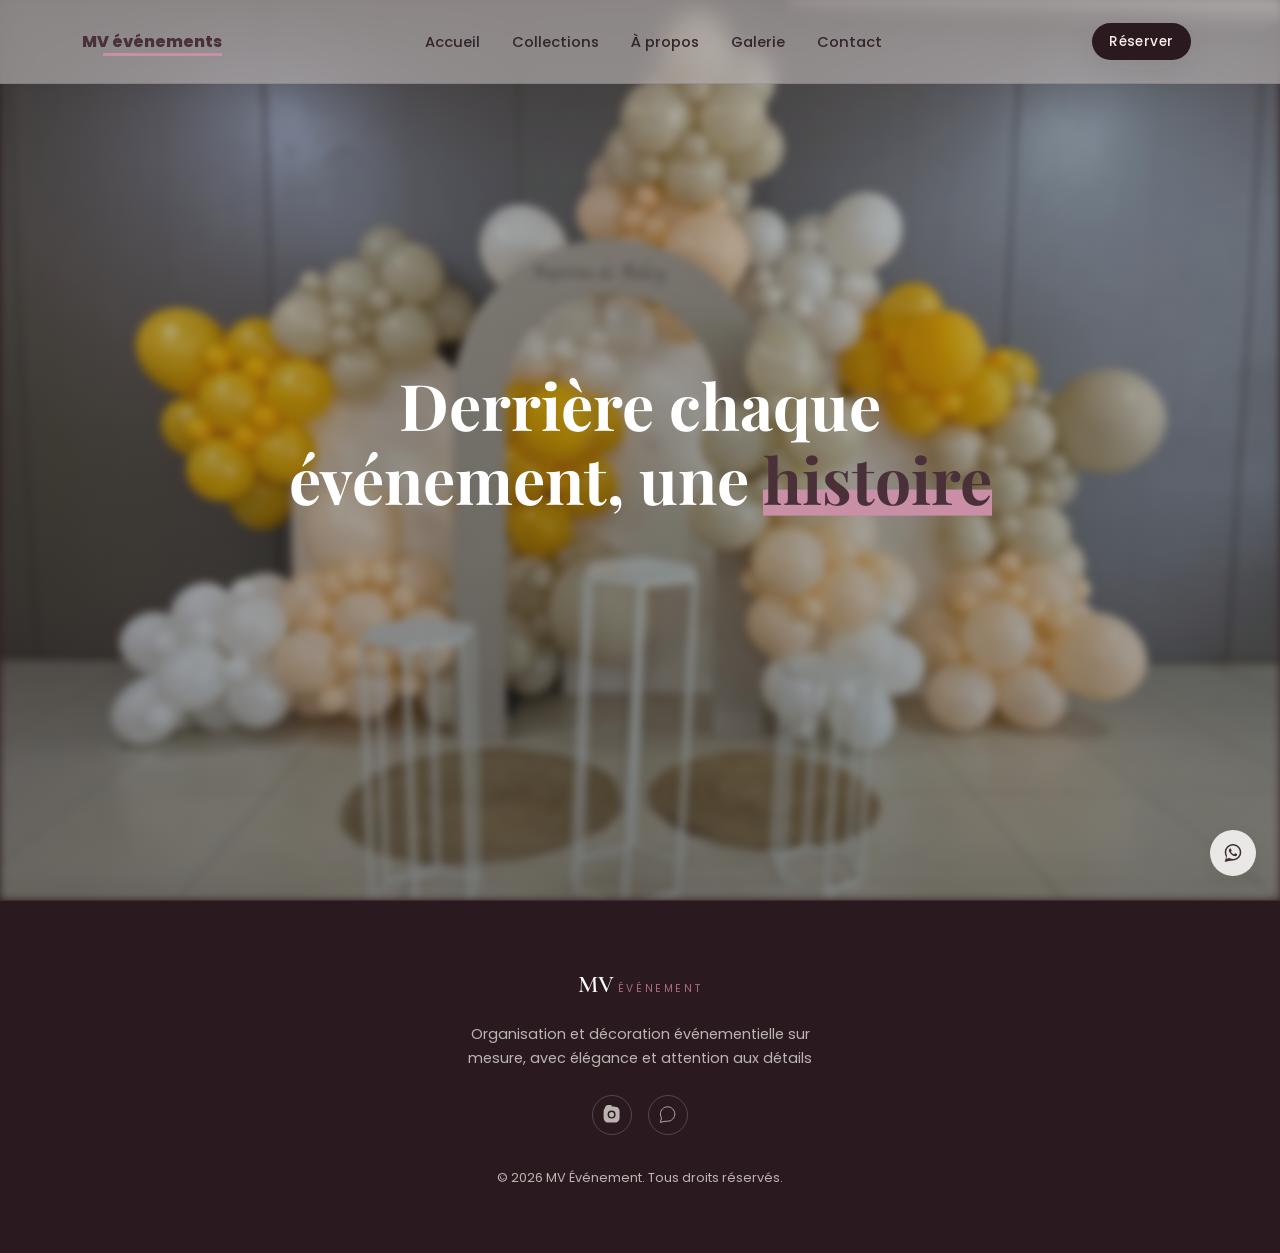
==== about.html @ 64c8d7f6 "about hero" ====
<!doctype html>
<html lang="fr">
  <head>
    <meta charset="UTF-8" />
    <meta name="viewport" content="width=device-width, initial-scale=1.0" />
    <title>MV Événement — Organisation &amp; décoration événementielle</title>
    <meta
      name="description"
      content="MV Événement : organisation et décoration événementielle à Gignac-la-Nerthe. Mariages, événements d’entreprise, salons et projets sur mesure pour créer des moments élégants et mémorables."
    />

    <link rel="preconnect" href="https://fonts.googleapis.com" />
    <link rel="preconnect" href="https://fonts.gstatic.com" crossorigin />
    <link
      href="https://fonts.googleapis.com/css2?family=Cormorant+Garamond:ital,wght@0,400;0,500;0,600;1,500&family=Poppins:wght@300;400;500;600&display=swap"
      rel="stylesheet"
    />
    <link
      rel="stylesheet"
      href="https://fonts.googleapis.com/css2?family=Inter:wght@300;400;500;600;700&family=Playfair+Display:ital,wght@0,400;0,600;0,700;1,400&display=swap"
    />

    <link rel="stylesheet" href="style.css" />
  </head>
  <body>
    <a href="#main-content" class="skip-link">Aller au contenu principal</a>

    <!-- ============ HEADER ============ -->
    <header class="site-header" id="site-header">
      <div class="header__inner">
        <a
          href="#accueil"
          class="logo"
          aria-label="MV Événement, retour à l'accueil"
        >
          MV événements
        </a>

        <nav class="main-nav" id="main-nav" aria-label="Navigation principale">
          <ul class="main-nav__list">
            <li><a href="index.html" class="main-nav__link">Accueil</a></li>
            <li>
              <a href="#collections" class="main-nav__link">Collections</a>
            </li>
            <li>
              <a href="about.html" class="main-nav__link">À propos</a>
            </li>
            <li><a href="#galerie" class="main-nav__link">Galerie</a></li>
            <li><a href="#contact" class="main-nav__link">Contact</a></li>
          </ul>
        </nav>

        <div class="header__actions">
          <a href="#contact" class="btn btn--gold btn--small header__cta"
            >Réserver</a
          >

          <button
            type="button"
            class="burger"
            id="burger"
            aria-expanded="false"
            aria-controls="main-nav"
            aria-label="Ouvrir le menu"
          >
            <span class="burger__bar"></span>
            <span class="burger__bar"></span>
            <span class="burger__bar"></span>
          </button>
        </div>
      </div>
    </header>

    <main id="main-content">
        <section class="section hero">
            <img
            class="hero__image"
            src="assets/images/about-hero.webp"
            alt="Décoration événementielle MV Événement"
            onerror="this.style.display = 'none'"
            />
            <div class="hero__overlay" aria-hidden="true"></div>
            <div class="hero__content">
                <h1 class="hero__title reveal">Derrière chaque événement, une <span class="highlight">histoire</span></h1>
                <p class="hero__subtitle"></p>
            </div>
            
        </section>
        
    </main>

    <!-- ============ FOOTER ============ -->
    <footer class="site-footer">
      <div class="container site-footer__inner">
        <div class="site-footer__brand">
          <span class="logo__main">MV</span>
          <span class="logo__sub">Événement</span>
        </div>
        <p class="site-footer__tagline">
          Organisation et décoration événementielle sur mesure, avec élégance et attention aux détails
        </p>
        <div class="site-footer__socials">
          <a
            href="https://www.instagram.com/mv_evenement/"
            target="_blank"
            rel="noopener noreferrer"
            aria-label="Instagram MV Événement"
          >
            <svg viewBox="0 0 24 24" aria-hidden="true">
              <path
                d="M12 2c2.7 0 3.06.01 4.12.06 1.06.05 1.79.22 2.43.47.66.26 1.22.6 1.77 1.15.55.55.9 1.11 1.15 1.77.25.64.42 1.37.47 2.43.05 1.06.06 1.42.06 4.12s-.01 3.06-.06 4.12c-.05 1.06-.22 1.79-.47 2.43a4.9 4.9 0 0 1-1.15 1.77 4.9 4.9 0 0 1-1.77 1.15c-.64.25-1.37.42-2.43.47-1.06.05-1.42.06-4.12.06s-3.06-.01-4.12-.06c-1.06-.05-1.79-.22-2.43-.47a4.9 4.9 0 0 1-1.77-1.15 4.9 4.9 0 0 1-1.15-1.77c-.25-.64-.42-1.37-.47-2.43C2.01 15.06 2 14.7 2 12s.01-3.06.06-4.12c.05-1.06.22-1.79.47-2.43.26-.66.6-1.22 1.15-1.77A4.9 4.9 0 0 1 5.45.53C6.09.28 6.82.11 7.88.06 8.94.01 9.3 0 12 0zm0 5a5 5 0 1 0 0 10 5 5 0 0 0 0-10zm0 8.2a3.2 3.2 0 1 1 0-6.4 3.2 3.2 0 0 1 0 6.4zm5.2-8.4a1.2 1.2 0 1 1-2.4 0 1.2 1.2 0 0 1 2.4 0z"
              />
            </svg>
          </a>
          <!-- ⚠️ À VÉRIFIER : numéro WhatsApp à remplacer par le vôtre -->
          <a
            href="https://wa.me/33652282930"
            target="_blank"
            rel="noopener noreferrer"
            aria-label="WhatsApp MV Événement"
          >
            <svg viewBox="0 0 32 32" aria-hidden="true">
              <path
                d="M16.001 3C9.373 3 4 8.373 4 15c0 2.386.696 4.607 1.897 6.475L4 29l7.72-1.86A11.94 11.94 0 0 0 16 27c6.628 0 12-5.373 12-12S22.629 3 16.001 3z"
                fill="none"
                stroke="currentColor"
                stroke-width="1.5"
              />
            </svg>
          </a>
        </div>
        <p class="site-footer__copy">
          © <span id="current-year">2026</span> MV Événement. Tous droits
          réservés.
        </p>
      </div>
    </footer>

    <!-- ============ BOUTON WHATSAPP FLOTTANT ============ -->
    <!-- ⚠️ À VÉRIFIER : numéro WhatsApp à remplacer par le vôtre -->
    <a
      href="https://wa.me/33652282930"
      target="_blank"
      rel="noopener noreferrer"
      class="whatsapp-float"
      aria-label="Contacter MV Événement sur WhatsApp"
    >
      <svg viewBox="0 0 32 32" aria-hidden="true">
        <path
          d="M16.001 3C9.373 3 4 8.373 4 15c0 2.386.696 4.607 1.897 6.475L4 29l7.72-1.86A11.94 11.94 0 0 0 16 27c6.628 0 12-5.373 12-12S22.629 3 16.001 3zm0 21.8a9.76 9.76 0 0 1-4.98-1.363l-.357-.213-4.583 1.104 1.223-4.47-.232-.367A9.76 9.76 0 0 1 6.2 15c0-5.404 4.397-9.8 9.801-9.8 5.403 0 9.8 4.396 9.8 9.8 0 5.404-4.397 9.8-9.8 9.8zm5.377-7.34c-.294-.147-1.74-.859-2.01-.957-.27-.098-.466-.147-.663.147-.196.294-.76.957-.933 1.153-.172.196-.343.22-.637.073-.294-.147-1.24-.457-2.362-1.457-.873-.779-1.463-1.74-1.635-2.034-.172-.294-.018-.453.129-.6.132-.132.294-.343.441-.514.147-.172.196-.294.294-.49.098-.196.049-.367-.024-.514-.073-.147-.663-1.597-.909-2.187-.239-.574-.482-.497-.663-.506l-.564-.01c-.196 0-.514.073-.784.367-.27.294-1.03 1.006-1.03 2.455 0 1.448 1.055 2.848 1.202 3.044.147.196 2.076 3.17 5.032 4.444.703.303 1.251.484 1.679.62.705.224 1.347.192 1.854.117.566-.084 1.74-.712 1.985-1.4.245-.69.245-1.28.172-1.4-.073-.122-.269-.196-.563-.343z"
        />
      </svg>
    </a>

    <script src="script.js"></script>
  </body>
</html>
---- style.css ----
/* ==========================================================================
   AIGLE BLANC DÉCORATION
   Feuille de style principale
   Toutes les couleurs, polices et espacements passent par les variables
   ci-dessous : modifie uniquement ces valeurs pour changer le style global.
   ========================================================================== */

:root {
  /* Couleurs — thème clair, accent doré */
  --color-ink: #2a1a20;
  --color-ink-light: #4a3038;
  --color-cream: #f8eee8;
  --color-cream-dark: #eeddd5;
  --color-surface: #fffdfc;
  --color-text: #33252b;
  --color-text-muted: #7b6970;
  --color-gold: #c98fa6;
  --color-gold-dark: #a86d84;
  --color-gold-light: #d691a8;
  --color-burgundy: #b45c78;
  --color-white: #ffffff;
  --color-border: rgba(51, 37, 43, 0.12);

  /* Typographie */
  --font-display: "Cormorant Garamond", Georgia, serif;
  --font-body: "Poppins", "Segoe UI", sans-serif;

  --fs-h1: clamp(2.4rem, 5vw + 1rem, 4.6rem);
  --fs-h2: clamp(1.9rem, 3vw + 1rem, 3rem);
  --fs-h3: clamp(1.3rem, 1.5vw + 1rem, 1.6rem);
  --fs-body: 1rem;
  --fs-small: 0.875rem;

  /* Espacements */
  --space-xs: 0.5rem;
  --space-sm: 1rem;
  --space-md: 2rem;
  --space-lg: 4rem;
  --space-xl: 7rem;

  --container-width: 1180px;
  --radius-sm: 6px;
  --radius-md: 14px;
  --radius-full: 999px;

  --transition-fast: 0.2s ease;
  --transition-mid: 0.4s ease;
  --shadow-soft: 0 10px 30px rgba(28, 23, 18, 0.08);
  --shadow-strong: 0 20px 50px rgba(28, 23, 18, 0.18);

  --header-height: 84px;
}

/* ==========================================================================
   RESET & BASE
   ========================================================================== */

*,
*::before,
*::after {
  box-sizing: border-box;
  margin: 0;
  padding: 0;
}

html {
  scroll-behavior: smooth;
  scroll-padding-top: var(--header-height);
}

@media (prefers-reduced-motion: reduce) {
  html {
    scroll-behavior: auto;
  }
  *,
  *::before,
  *::after {
    animation-duration: 0.01ms !important;
    animation-iteration-count: 1 !important;
    transition-duration: 0.01ms !important;
    scroll-behavior: auto !important;
  }
}

body {
  font-family: var(--font-body);
  font-size: var(--fs-body);
  line-height: 1.7;
  color: var(--color-text);
  background: var(--color-cream);
  overflow-x: hidden;
}

img {
  max-width: 100%;
  display: block;
}

a {
  color: inherit;
  text-decoration: none;
}

ul {
  list-style: none;
}

button {
  font-family: inherit;
  cursor: pointer;
  border: none;
  background: none;
  color: inherit;
}

svg {
  width: 1.2em;
  height: 1.2em;
  fill: currentColor;
}

/* Focus visible clair et cohérent partout */
a:focus-visible,
button:focus-visible,
input:focus-visible {
  outline: 2px solid var(--color-gold-dark);
  outline-offset: 3px;
  border-radius: var(--radius-sm);
}

.container {
  width: 100%;
  max-width: var(--container-width);
  margin-inline: auto;
  padding-inline: var(--space-md);
}

/* Lien d'évitement accessibilité */
.skip-link {
  position: absolute;
  top: -100px;
  inset-inline-start: var(--space-sm);
  background: var(--color-ink);
  color: var(--color-white);
  padding: 0.75rem 1.25rem;
  border-radius: var(--radius-sm);
  z-index: 1000;
  transition: top var(--transition-fast);
}

.skip-link:focus {
  top: var(--space-sm);
}

/* ==========================================================================
   TYPOGRAPHIE PARTAGÉE
   ========================================================================== */

   .highlight {
    color: var(--color-ink-light);
    position: relative;
    z-index: 0;
   }

   .highlight::after {
    content: "";
    width: 100%;
    height: 30%;
    bottom: 0;
    left: 0;
    translate: 0 -25%;
    position: absolute;
    background: var(--color-gold);
    z-index: -1;
    transform: scaleX(0);
    transform-origin: left;
    animation: highlight-show forwards 1s ease-out .8s;
   }

   @keyframes highlight-show {
    from {
      transform: scaleX(0%);
    }
    to {
      transform: scaleX(100%);
    }
   }

.eyebrow {
  font-family: var(--font-body);
  font-size: var(--fs-small);
  letter-spacing: 0.18em;
  text-transform: uppercase;
  color: var(--color-gold-light);
  font-weight: 600;
  margin-bottom: var(--space-xs);
}

.eyebrow--on-dark {
  color: var(--color-gold-light);
}

.section__title {
  font-family: var(--font-display);
  font-weight: 500;
  font-size: var(--fs-h2);
  line-height: 1.2;
  max-width: 20ch;
  margin-inline: auto;
  text-align: center;
}

.section__title--left {
  margin-inline: 0;
  text-align: start;
}

.section__title--on-dark {
  color: var(--color-white);
}

.divider {
  display: flex;
  justify-content: center;
  align-items: center;
  margin: var(--space-md) auto;
  width: 140px;
}

.divider span {
  flex: 1;
  height: 1px;
  background: var(--color-gold);
  position: relative;
}

.divider::before,
.divider::after {
  content: "";
  width: 6px;
  height: 6px;
  background: var(--color-gold);
  transform: rotate(45deg);
}

.divider::before {
  margin-inline-end: 10px;
}
.divider::after {
  margin-inline-start: 10px;
}

/* ==========================================================================
   BOUTONS
   ========================================================================== */

.btn {
  display: inline-flex;
  align-items: center;
  gap: 0.6em;
  font-family: var(--font-body);
  font-weight: 500;
  font-size: 0.95rem;
  letter-spacing: 0.03em;
  padding: 0.9em 2em;
  margin: 0 0.5em;
  border-radius: var(--radius-full);
  transition:
    background var(--transition-fast),
    color var(--transition-fast),
    transform var(--transition-fast),
    border-color var(--transition-fast);
}

.btn:hover {
  transform: translateY(-2px);
}

.btn--gold {
  background: var(--color-ink);
  color: var(--color-cream);
  box-shadow: var(--shadow-soft);
}

.btn--gold:hover {
  background: var(--color-gold-dark);
}

.btn--outline {
  border: 2px solid var(--color-gold);
  color: var(--color-cream);
  background: hsla(0, 0%, 0%, 0.05);
}

.btn--outline:hover {
  background: var(--color-gold);
  color: var(--color-ink);
}

.btn--small {
  padding: 0.5em 1.3em;
  font-size: 0.85rem;
}

/* ==========================================================================
   HEADER
   ========================================================================== */

.site-header {
  position: fixed;
  inset-inline: 0;
  top: 0;
  height: var(--header-height);
  z-index: 500;
  background: rgba(185, 178, 178, 0.65);
  backdrop-filter: blur(10px);
  border-bottom: 1px solid var(--color-border);
}

.header__inner {
  max-width: var(--container-width);
  margin-inline: auto;
  height: 100%;
  padding-inline: var(--space-md);
  display: flex;
  align-items: center;
  justify-content: space-between;
  gap: var(--space-md);
}

.logo {
  display: flex;
  flex-direction: column;
  line-height: 1.1;
}

.logo img {
  height: calc(var(--header-height) - 10px);
}

.logo:not(:has(img)) {
  color: var(--color-ink-light);
  font-weight: 800;
  position: relative;
}

.logo:not(:has(img))::after {
  content: "";
  width: 85%;
  bottom: -6px;
  height: 3px;
  right: 0;
  position: absolute;
  background: var(--color-gold);
  transition: width var(--transition-fast);
}

.logo:not(:has(img)):hover::after {
  width: 110%;
}

.logo__main {
  font-family: var(--font-display);
  font-size: 1.5rem;
  font-weight: 600;
  color: var(--color-text);
}

.logo__sub {
  font-size: 0.65rem;
  letter-spacing: 0.25em;
  text-transform: uppercase;
  color: var(--color-gold-dark);
}

.main-nav__list {
  display: flex;
  gap: var(--space-md);
}

.main-nav__link {
  font-size: 0.92rem;
  font-weight: 500;
  position: relative;
  padding-block: 0.3em;
}

.main-nav__link::after {
  content: "";
  position: absolute;
  inset-inline: 0;
  bottom: 0;
  height: 1.5px;
  background: var(--color-gold);
  transform: scaleX(0);
  transition: transform var(--transition-fast);
}

.main-nav__link:hover::after,
.main-nav__link:focus-visible::after {
  transform: scaleX(1);
}

.header__actions {
  display: flex;
  align-items: center;
  gap: var(--space-sm);
}

.header__cta {
  white-space: nowrap;
}

.burger {
  display: none;
  flex-direction: column;
  gap: 5px;
  width: 26px;
  padding: 4px;
}

.burger__bar {
  height: 2px;
  width: 100%;
  background: var(--color-text);
  transition:
    transform var(--transition-fast),
    opacity var(--transition-fast);
}

.burger[aria-expanded="true"] .burger__bar:nth-child(1) {
  transform: translateY(7px) rotate(45deg);
}
.burger[aria-expanded="true"] .burger__bar:nth-child(2) {
  opacity: 0;
}
.burger[aria-expanded="true"] .burger__bar:nth-child(3) {
  transform: translateY(-7px) rotate(-45deg);
}

/* ==========================================================================
   HERO
   ========================================================================== */

.hero {
  position: relative;
  min-height: 100vh;
  display: flex;
  align-items: center;
  justify-content: center;
  padding-top: var(--header-height);
  background: linear-gradient(
    160deg,
    var(--color-ink) 0%,
    var(--color-ink-light) 100%
  );
  overflow: hidden;
}

.hero__image {
  position: absolute;
  inset: 0;
  width: 100%;
  height: 100%;
  object-fit: cover;
  object-position: center 25%;
  filter: blur(4px);
}

.hero__overlay {
  position: absolute;
  inset: 0;
  background: linear-gradient(
    180deg,
    rgba(28, 23, 18, 0.25) 0%,
    rgba(28, 23, 18, 0.45) 100%
  );
}

.hero__content {
  position: relative;
  z-index: 2;
  text-align: center;
  max-width: 780px;
  padding-inline: var(--space-md);
  color: var(--color-white);
}

.hero__title {
  font-family: "Playfair Display", sans-serif;
  font-size: clamp(2.2rem, 5.5vw, 4rem);
  font-weight: 700;
  line-height: 1.15;
  margin-block: var(--space-sm) var(--space-md);
  text-wrap: balance;
}

/* Mot animé façon "machine à écrire" dans le hero */
.hero__typewriter {
  display: inline-block;
  min-width: 0.5ch;
  color: var(--color-gold-light);
  font-style: normal;
  border-inline-end: 3px solid var(--color-gold-light);
  padding-inline-end: 4px;
  animation: hero-caret-blink 0.9s step-end infinite;
}

@keyframes hero-caret-blink {
  50% {
    border-color: transparent;
  }
}

.hero__btn {
  margin-top: var(--space-sm);
}

/* ==========================================================================
   SECTIONS GÉNÉRIQUES
   ========================================================================== */

.section {
  padding-block: var(--space-xl);
}

.collections {
  background: var(--color-cream);
  overflow: hidden;
}

/* ==========================================================================
   COLLECTIONS — CARROUSEL
   ========================================================================== */

.carousel {
  position: relative;
  margin-top: var(--space-lg);
}

/* Flèches de navigation — masquées sur mobile (on garde le swipe tactile) */
.carousel__arrow {
  display: none;
  position: absolute;
  top: 50%;
  transform: translateY(-50%);
  z-index: 10;
  width: 48px;
  height: 48px;
  border-radius: var(--radius-full);
  border: 1.5px solid var(--color-border);
  background: rgba(23, 19, 15, 0.9);
  backdrop-filter: blur(8px);
  -webkit-backdrop-filter: blur(8px);
  cursor: pointer;
  align-items: center;
  justify-content: center;
  box-shadow: var(--shadow-soft);
  transition:
    background var(--transition-mid),
    border-color var(--transition-mid),
    box-shadow var(--transition-mid),
    transform var(--transition-mid);
}

.carousel__arrow svg {
  width: 20px;
  height: 20px;
  stroke: var(--color-gold-light);
  transition: stroke var(--transition-mid);
  fill: transparent;
}

.carousel__arrow:hover {
  background: var(--color-gold);
  border-color: var(--color-gold);
  box-shadow: var(--shadow-strong);
  transform: translateY(-50%) scale(1.08);
}

.carousel__arrow:hover svg {
  stroke: var(--color-ink);
}

.carousel__arrow:active {
  transform: translateY(-50%) scale(0.96);
}

.carousel__arrow--left {
  left: 4px;
}
.carousel__arrow--right {
  right: 4px;
}

.carousel__arrow.disabled {
  opacity: 0.3;
  pointer-events: none;
}

@media (min-width: 900px) {
  .carousel__arrow {
    display: flex;
  }
}

.carousel__track {
  display: flex;
  gap: var(--space-md);
  overflow-x: auto;
  scroll-snap-type: x mandatory;
  -webkit-overflow-scrolling: touch;
  padding: var(--space-sm) var(--space-xs) 0;
  margin-bottom: var(--space-md);
  scrollbar-width: none;
}

.carousel__track::-webkit-scrollbar {
  display: none;
}

/* Carte individuelle */
.card {
  flex: 0 0 280px;
  scroll-snap-align: start;
  background: var(--color-surface);
  border: 1px solid var(--color-border);
  border-radius: var(--radius-md);
  overflow: hidden;
  transition:
    transform var(--transition-mid),
    box-shadow var(--transition-mid);
  display: flex;
  flex-direction: column;
}

.card:hover {
  transform: translateY(-6px);
  box-shadow: var(--shadow-strong);
}

.card__image {
  width: 100%;
  height: 200px;
  overflow: hidden;
  position: relative;
  background: linear-gradient(
    135deg,
    var(--color-gold-light),
    var(--color-cream-dark)
  );
}

.card__image img {
  width: 100%;
  height: 100%;
  object-fit: cover;
  transition: transform 0.6s ease;
}

.card:hover .card__image img {
  transform: scale(1.06);
}

.card__image.is-placeholder::after {
  content: "✦";
  position: absolute;
  inset: 0;
  display: flex;
  align-items: center;
  justify-content: center;
  font-size: 2rem;
  color: var(--color-gold-light);
}

.card__body {
  padding: var(--space-md);
  display: flex;
  flex-direction: column;
  flex: 1;
}

.card__title {
  font-family: var(--font-display);
  font-size: 1.2rem;
  color: var(--color-gold-light);
  font-weight: 900;
  margin-bottom: 0.5rem;
}

.card__text {
  font-size: 0.88rem;
  color: var(--color-text-muted);
  line-height: 1.6;
  margin-bottom: var(--space-md);
  flex: 1;
}

.card__link {
  display: inline-flex;
  align-items: center;
  gap: 0.4rem;
  font-size: 0.85rem;
  font-weight: 600;
  color: var(--color-gold);
  width: fit-content;
  transition:
    gap var(--transition-mid),
    color var(--transition-mid);
}

.card__link:hover {
  gap: 0.7rem;
  color: var(--color-gold-light);
}

.card__link svg {
  width: 16px;
  height: 16px;
  transition: transform var(--transition-mid);
}

.card__link:hover svg {
  transform: translateX(3px);
}

/* ==========================================================================
   INSTAGRAM / VIDÉOS
   ========================================================================== */

.instagram {
  background: var(--color-cream-dark);
}

.instagram__grid {
  display: grid;
  grid-template-columns: repeat(4, 1fr);
  gap: var(--space-sm);
  margin-top: var(--space-lg);
}

.ig-card {
  display: flex;
  flex-direction: column;
  gap: 0.6em;
}

.ig-card__media {
  position: relative;
  aspect-ratio: 9 / 16;
  border-radius: var(--radius-md);
  overflow: hidden;
  background: linear-gradient(145deg, var(--color-ink), var(--color-ink-light));
  box-shadow: var(--shadow-soft);
}

.ig-card__video {
  width: 100%;
  height: 100%;
  object-fit: cover;
}

.ig-card__play {
  position: absolute;
  inset: 0;
  margin: auto;
  width: 56px;
  height: 56px;
  border-radius: 50%;
  background: rgba(250, 246, 238, 0.9);
  color: var(--color-ink);
  display: flex;
  align-items: center;
  justify-content: center;
  transition:
    transform var(--transition-fast),
    background var(--transition-fast);
}

.ig-card__play svg {
  width: 22px;
  height: 22px;
  margin-inline-start: 3px;
}

.ig-card__play:hover {
  transform: scale(1.08);
  background: var(--color-gold);
}

.ig-card__media.is-playing .ig-card__play {
  opacity: 0;
  pointer-events: none;
}

.ig-card__reel-link {
  display: inline-flex;
  align-items: center;
  justify-content: center;
  gap: 0.3em;
  font-size: 0.8rem;
  font-weight: 500;
  color: var(--color-gold-light);
  transition:
    color var(--transition-fast),
    gap var(--transition-fast);
}

.ig-card__reel-link:hover {
  gap: 0.5em;
  color: var(--color-gold);
}

.ig-card__reel-link svg {
  width: 14px;
  height: 14px;
}

.instagram__btn {
  display: flex;
  width: fit-content;
  margin: var(--space-lg) auto 0;
}

/* ==========================================================================
   NOTRE APPROCHE
   ========================================================================== */

.approach__inner {
  display: grid;
  grid-template-columns: 1fr 1fr;
  gap: var(--space-xl);
  align-items: center;
}

.approach__media {
  aspect-ratio: 4 / 5;
  border-radius: var(--radius-md);
  overflow: hidden;
  background: linear-gradient(
    135deg,
    var(--color-gold-light),
    var(--color-cream-dark)
  );
  box-shadow: var(--shadow-soft);
  position: relative;
}

.approach__media img {
  width: 100%;
  height: 100%;
  object-fit: cover;
}

.approach__media.is-placeholder::after {
  content: "✦";
  position: absolute;
  inset: 0;
  display: flex;
  align-items: center;
  justify-content: center;
  font-size: 3rem;
  color: var(--color-gold-light);
}

.approach__text {
  margin-block: var(--space-sm) var(--space-md);
  color: var(--color-text-muted);
  max-width: 55ch;
}

.approach__signature {
  font-family: var(--font-display);
  font-style: italic;
  font-size: 1.2rem;
  color: var(--color-gold-light);
}

/* ==========================================================================
   AVIS CLIENTS — style Trustindex
   ========================================================================== */

.reviews {
  background: var(--color-cream-dark);
}

.reviews__summary {
  display: flex;
  align-items: center;
  justify-content: center;
  gap: var(--space-sm);
  margin-top: var(--space-lg);
}

.reviews__score {
  font-family: var(--font-display);
  font-size: 3rem;
  font-weight: 700;
  line-height: 1;
  color: var(--color-gold-light);
}

.reviews__summary-details {
  text-align: start;
}

.reviews__summary-stars {
  color: var(--color-gold);
  letter-spacing: 0.15em;
  font-size: 1.1rem;
}

.reviews__summary-text {
  font-size: 0.85rem;
  color: var(--color-text-muted);
  margin-top: 0.2em;
}

.reviews__grid {
  display: flex;
  overflow-x: auto;
  scroll-snap-type: x mandatory;
  scrollbar-width: none;
  -ms-overflow-style: none;
  gap: var(--space-md);
  margin-top: var(--space-lg);
  padding-bottom: var(--space-md);
}

.reviews__grid::-webkit-scrollbar {
  display: none;
}

.review-card {
  flex: 0 1 85%;
  max-width: 600px;
  min-width: 280px;
  background: var(--color-surface);
  border: 1px solid var(--color-border);
  border-radius: var(--radius-md);
  padding: var(--space-md);
  box-shadow: var(--shadow-soft);
}

.review-card__top {
  display: flex;
  flex-direction: row;
  align-items: start;
  justify-content: space-between;
}

.review-card__header {
  display: flex;
  align-items: start;
  justify-content: left;
  gap: var(--space-xs);
  margin-bottom: var(--space-sm);
  flex-direction: column;
}

.review-card__avatar {
  flex-shrink: 0;
  width: 48px;
  height: 48px;
  border-radius: 50%;
  display: flex;
  align-items: center;
  justify-content: center;
  background: linear-gradient(
    135deg,
    var(--color-gold),
    var(--color-gold-dark)
  );
  color: var(--color-ink);
  font-family: var(--font-display);
  font-weight: 700;
  font-size: 1.1rem;
}

.review-card__identity {
  display: flex;
  flex-direction: row;
  gap: var(--space-sm);
}

.review-card__author {
  font-size: 1.05rem;
  font-weight: 600;
  color: var(--color-gold-light);
  margin-bottom: 0.15em;
}

.review-card__stars {
  color: var(--color-gold);
  letter-spacing: 0.15em;
  font-size: 1.4rem;
}

.review-card__text {
  font-family: var(--font-display);
  font-size: 1.3rem;
  font-style: italic;
  line-height: 1.5;
  text-align: auto;
}

.review-card__date {
  text-align: left;
  font-size: 0.85rem;
  color: var(--color-text-muted);
}

.reviews__google-icon svg {
  width: 1.8rem;
  height: 1.8rem;
}

.reviews__arrow {
  width: 42px;
  height: 42px;
  border-radius: 50%;
  border: 1px solid var(--color-border);
  display: flex;
  align-items: center;
  justify-content: center;
  transition: background var(--transition-fast);
}

.reviews__arrow:hover {
  background: var(--color-gold-light);
}

.reviews__dots {
  display: flex;
  gap: 0.5em;
}

.reviews__dot {
  width: 8px;
  height: 8px;
  border-radius: 50%;
  background: var(--color-border);
  transition:
    background var(--transition-fast),
    transform var(--transition-fast);
}

.reviews__dot.is-active {
  background: var(--color-gold);
  transform: scale(1.3);
}

/* ========================================================================== TRUST SECTION ========================================================================== */
.section.trust {
  display: flex;
  flex-direction: column;
  align-items: center;
  overflow: hidden;
} /* ---------- Carousel ---------- */
.logos {
  position: relative;
  width: 100%;
  overflow-x: auto;
  overflow-y: hidden;
  margin-top: var(--space-lg); /* Permet le scroll tactile sur mobile */
  touch-action: pan-x; /* Cache la scrollbar */
  scrollbar-width: none; /* Fondu sur les côtés */
  mask-image: linear-gradient(
    to right,
    transparent 0%,
    black 8%,
    black 92%,
    transparent 100%
  );
  -webkit-mask-image: linear-gradient(
    to right,
    transparent 0%,
    black 8%,
    black 92%,
    transparent 100%
  );
}
.logos::-webkit-scrollbar {
  display: none;
} /* ---------- Track ---------- */
.logos__track {
  display: flex;
  width: max-content;
  animation: logo-scroll 36s linear infinite;
  will-change: transform;
} /* Pause quand on passe dessus */
.logos:hover .logos__track {
  animation-play-state: paused;
} /* ---------- Groups ---------- */
.logos__group {
  display: flex;
  align-items: center;
  gap: clamp(3rem, 6vw, 7rem);
  padding-right: clamp(3rem, 6vw, 7rem);
  flex-shrink: 0;
} /* ---------- Logos ---------- */
.trust__image {
  width: 130px;
  height: 80px;
  object-fit: contain;
  filter: grayscale(100%);
  opacity: 0.55;
  transition:
    filter var(--transition-fast),
    opacity var(--transition-fast),
    transform var(--transition-fast);
  flex-shrink: 0;
}
.trust__image:hover {
  filter: grayscale(0%);
  opacity: 1;
  transform: scale(1.08);
} /* ---------- Animation ---------- */
@keyframes logo-scroll {
  from {
    transform: translateX(0);
  }
  to {
    transform: translateX(-50%);
  }
} /* ---------- Mobile ---------- */
@media (max-width: 768px) {
  .logos {
    /* * Sur mobile, on laisse l'utilisateur contrôler * le défilement avec son doigt. */
    overflow-x: auto; /* * On désactive l'animation automatique. * Le carousel devient un vrai scroll tactile. */
    mask-image: linear-gradient(
      to right,
      transparent 0%,
      black 5%,
      black 95%,
      transparent 100%
    );
    -webkit-mask-image: linear-gradient(
      to right,
      transparent 0%,
      black 5%,
      black 95%,
      transparent 100%
    );
  }
  .logos__track {
    animation: none;
  }
  .logos__group {
    gap: 3rem;
    padding-right: 3rem;
  }
  .trust__image {
    width: 105px;
    height: 65px;
  }
} /* ---------- Reduced motion ---------- */
@media (prefers-reduced-motion: reduce) {
  .logos__track {
    animation: none;
  }
}

/* ==========================================================================
   GALERIE
   ========================================================================== */

.gallery__slider {
  position: relative;
  margin-top: var(--space-lg);
  overflow: hidden;
  border-radius: var(--radius-md);
}

.gallery__track {
  display: flex;
  transition: transform var(--transition-mid);
}

.gallery__slide {
  flex: 0 0 100%;
  aspect-ratio: 16 / 9;
  background: transparent;
  position: relative;
}

.gallery__slide img {
  width: 100%;
  height: 100%;
  object-fit: contain;
  background: #96703f42;
}

.gallery__slide.is-placeholder::after {
  content: "Failed to load ressource";
  position: absolute;
  inset: 0;
  display: flex;
  align-items: center;
  justify-content: center;
  font-size: 3rem;
  color: var(--color-gold-light);
}

.gallery__arrow {
  position: absolute;
  top: 50%;
  transform: translateY(-50%);
  width: 46px;
  height: 46px;
  border-radius: 50%;
  background: var(--color-cream);
  display: flex;
  align-items: center;
  justify-content: center;
  box-shadow: var(--shadow-soft);
  transition: background var(--transition-fast);
}

.gallery__arrow svg {
  fill: var(--color-ink);
}

.gallery__arrow:hover {
  background: var(--color-gold);
}

.gallery__arrow--prev {
  inset-inline-start: var(--space-sm);
}
.gallery__arrow--next {
  inset-inline-end: var(--space-sm);
}

.gallery__cta {
  display: flex;
  justify-content: center;
  margin-top: var(--space-lg);
}

/* ==========================================================================
   CONTACT
   ========================================================================== */

.contact {
  background: var(--color-ink);
  text-align: center;
}

.contact__inner {
  display: flex;
  flex-direction: column;
  align-items: center;
  max-width: 640px;
}

.contact__text {
  color: rgba(250, 246, 238, 0.75);
  margin-block: var(--space-sm) var(--space-md);
}

.contact__btn-icon {
  width: 1.3em;
  height: 1.3em;
}

.contact__infos {
  margin-top: var(--space-lg);
  display: flex;
  gap: var(--space-lg);
  flex-wrap: wrap;
  justify-content: center;
  color: rgba(250, 246, 238, 0.75);
  font-size: 0.9rem;
}

.contact__infos li {
  display: flex;
  align-items: center;
  gap: 0.6em;
}

.contact__infos svg {
  color: var(--color-gold);
  flex-shrink: 0;
}

/* ==========================================================================
   FOOTER
   ========================================================================== */

.site-footer {
  background: var(--color-ink);
  border-top: 1px solid rgba(250, 246, 238, 0.1);
  padding-block: var(--space-lg);
  color: rgba(250, 246, 238, 0.7);
  text-align: center;
}

.site-footer__inner {
  display: flex;
  flex-direction: column;
  align-items: center;
  gap: var(--space-sm);
}

.site-footer__brand .logo__main {
  color: var(--color-white);
}

.site-footer__tagline {
  font-size: 0.9rem;
  max-width: 40ch;
}

.site-footer__socials {
  display: flex;
  gap: var(--space-sm);
  margin-top: var(--space-xs);
}

.site-footer__socials a {
  width: 40px;
  height: 40px;
  border-radius: 50%;
  border: 1px solid rgba(250, 246, 238, 0.2);
  display: flex;
  align-items: center;
  justify-content: center;
  transition:
    background var(--transition-fast),
    border-color var(--transition-fast);
}

.site-footer__socials a:hover {
  background: var(--color-gold);
  border-color: var(--color-gold);
  color: var(--color-ink);
}

.site-footer__copy {
  font-size: 0.8rem;
  margin-top: var(--space-sm);
}

/* ==========================================================================
   BOUTON WHATSAPP FLOTTANT
   ========================================================================== */

.whatsapp-float {
  position: fixed;
  bottom: 1.5rem;
  inset-inline-end: 1.5rem;
  width: 46px;
  height: 46px;
  border-radius: 50%;
  background: var(--color-surface);
  color: var(--color-text);
  display: flex;
  align-items: center;
  justify-content: center;
  box-shadow: var(--shadow-soft);
  opacity: 0.85;
  z-index: 400;
  transition:
    opacity var(--transition-fast),
    transform var(--transition-fast),
    background var(--transition-fast);
}

.whatsapp-float svg {
  width: 22px;
  height: 22px;
}

.whatsapp-float:hover {
  opacity: 1;
  transform: scale(1.08);
  background: #25d366;
  color: var(--color-white);
}

/* ==========================================================================
   REVEAL AU SCROLL
   ========================================================================== */

.reveal {
  opacity: 0;
  transform: translateY(24px);
  transition:
    opacity 0.7s ease,
    transform 0.7s ease;
}

.reveal.is-visible {
  opacity: 1;
  transform: translateY(0);
}

/* ==========================================================================
   RESPONSIVE
   ========================================================================== */

@media (max-width: 1024px) {
  .instagram__grid {
    grid-template-columns: repeat(2, 1fr);
  }
  .approach__inner {
    gap: var(--space-lg);
  }
}

@media (max-width: 860px) {
  .main-nav {
    position: fixed;
    top: var(--header-height);
    inset-inline: 0;
    background: var(--color-cream);
    border-bottom: 1px solid var(--color-border);
    transform: translateY(-8px);
    opacity: 0;
    visibility: hidden;
    transition:
      transform var(--transition-fast),
      opacity var(--transition-fast),
      visibility var(--transition-fast);
  }

  .main-nav.is-open {
    transform: translateY(0);
    opacity: 1;
    visibility: visible;
  }

  .main-nav__list {
    flex-direction: column;
    padding: var(--space-md);
    gap: var(--space-sm);
    text-align: center;
  }

  .header__cta {
    display: none;
  }

  .burger {
    display: flex;
  }

  .approach__inner {
    grid-template-columns: 1fr;
  }

  .approach__media {
    max-width: 420px;
    margin-inline: auto;
  }
}

@media (max-width: 640px) {
  :root {
    --space-xl: 4.5rem;
    --space-lg: 2.5rem;
  }

  .instagram__grid {
    grid-template-columns: repeat(2, 1fr);
  }

  .reviews__summary {
    flex-direction: column;
    gap: 0.3em;
  }

  .reviews__summary-details {
    text-align: center;
  }

  .contact__infos {
    flex-direction: column;
    gap: var(--space-sm);
  }
}


/* ==========================================================================
   A propos
   ========================================================================== */
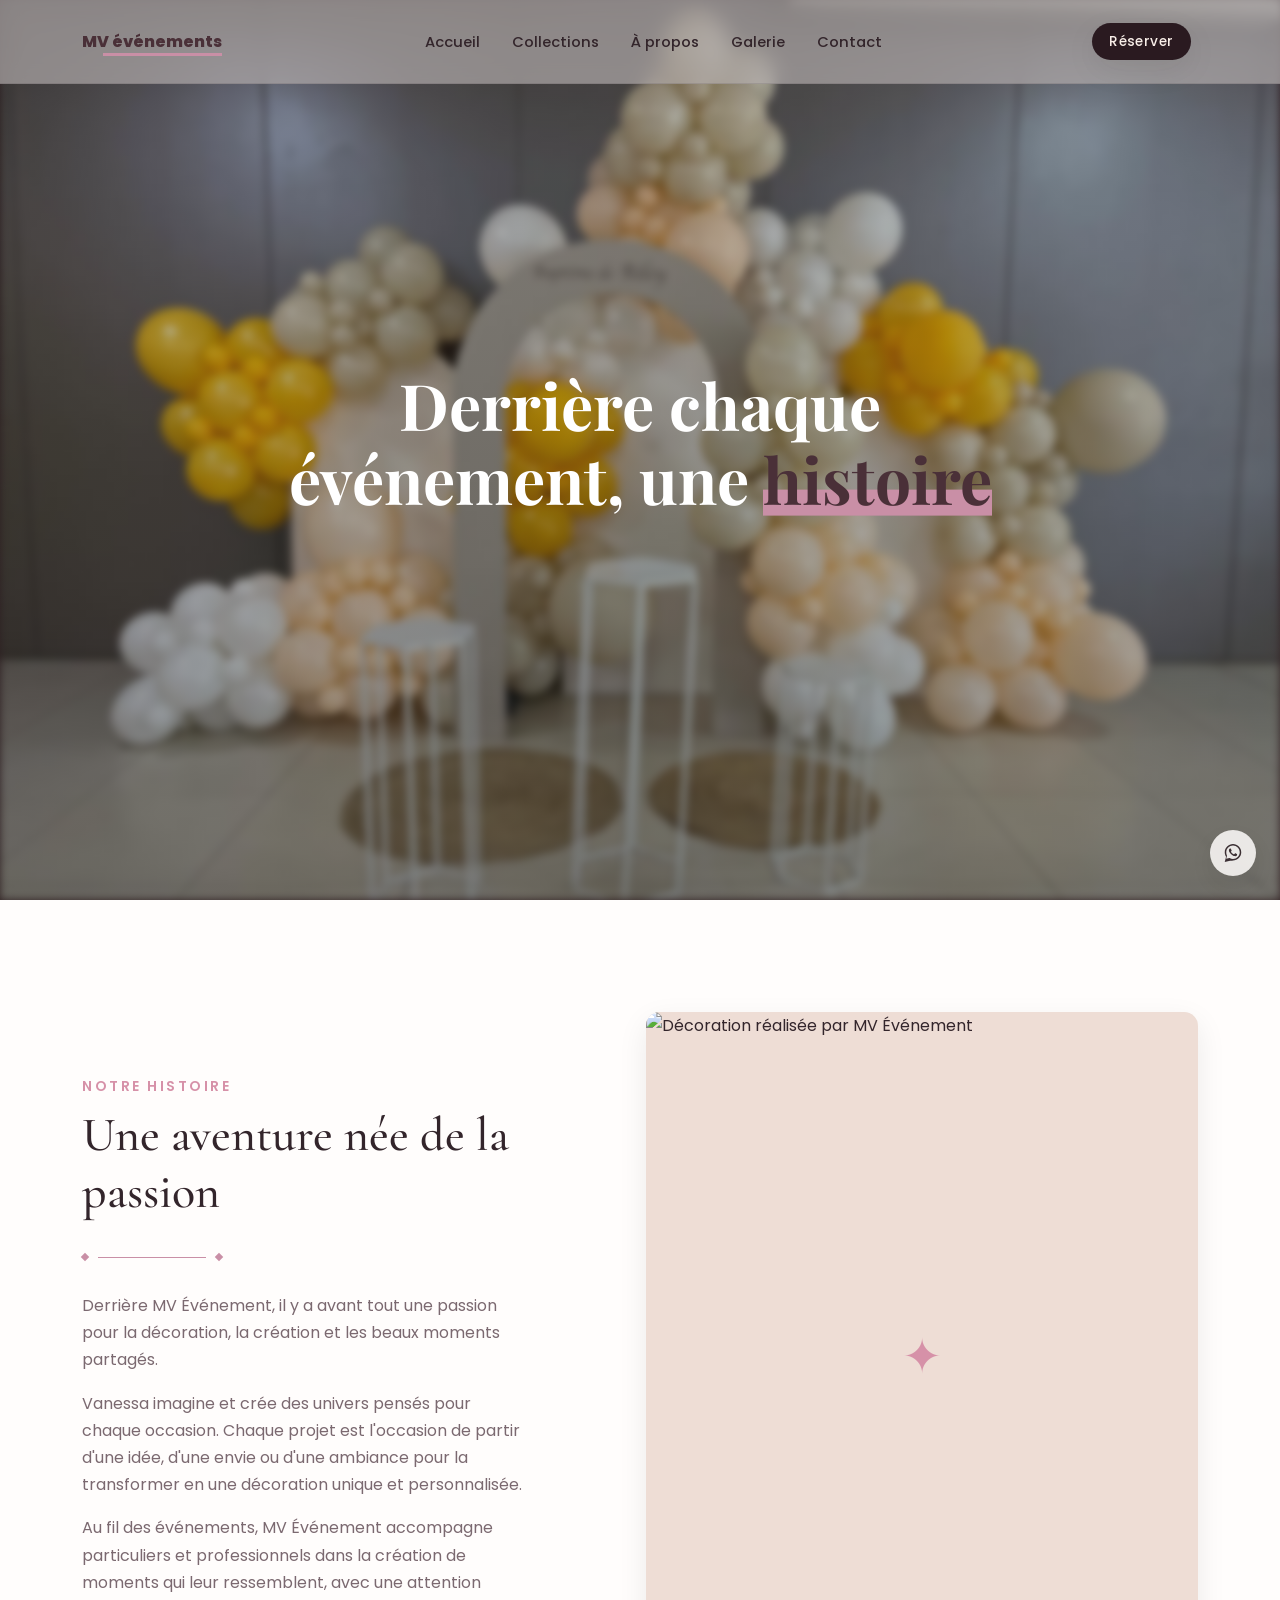
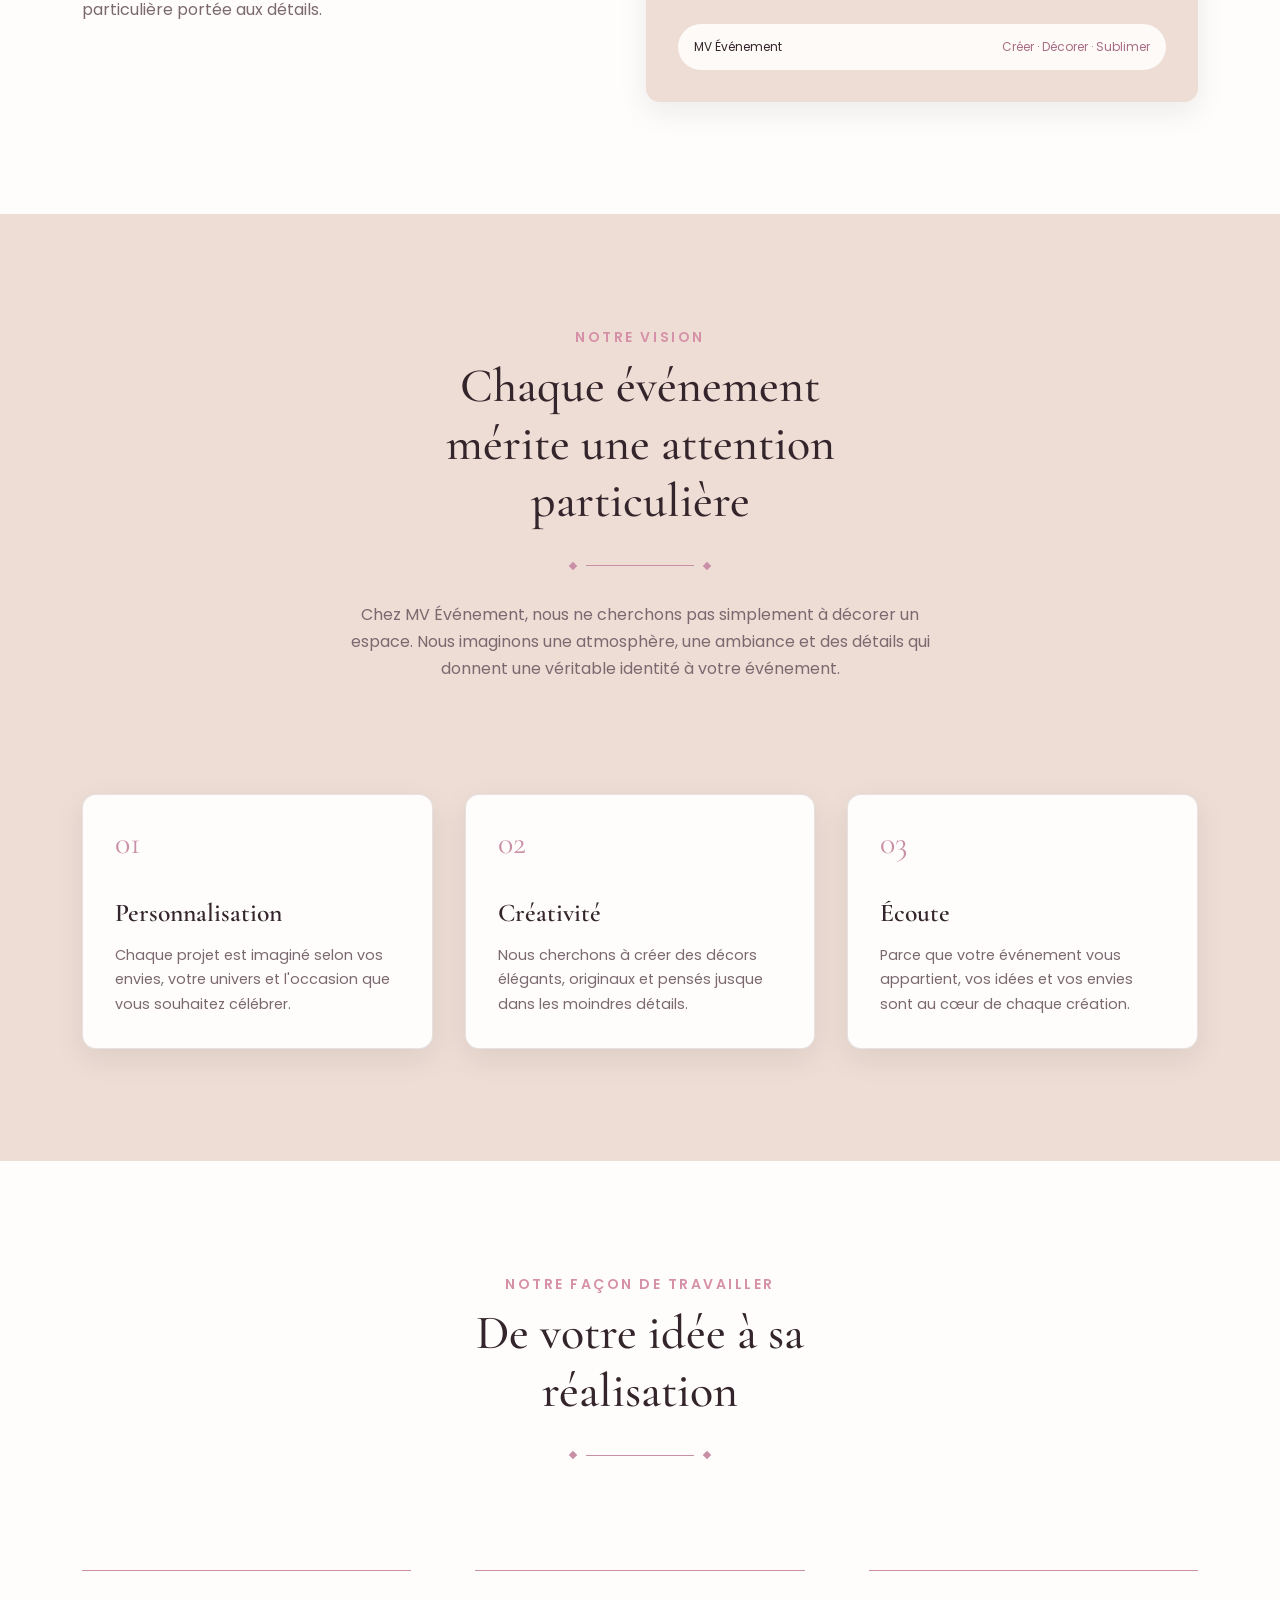
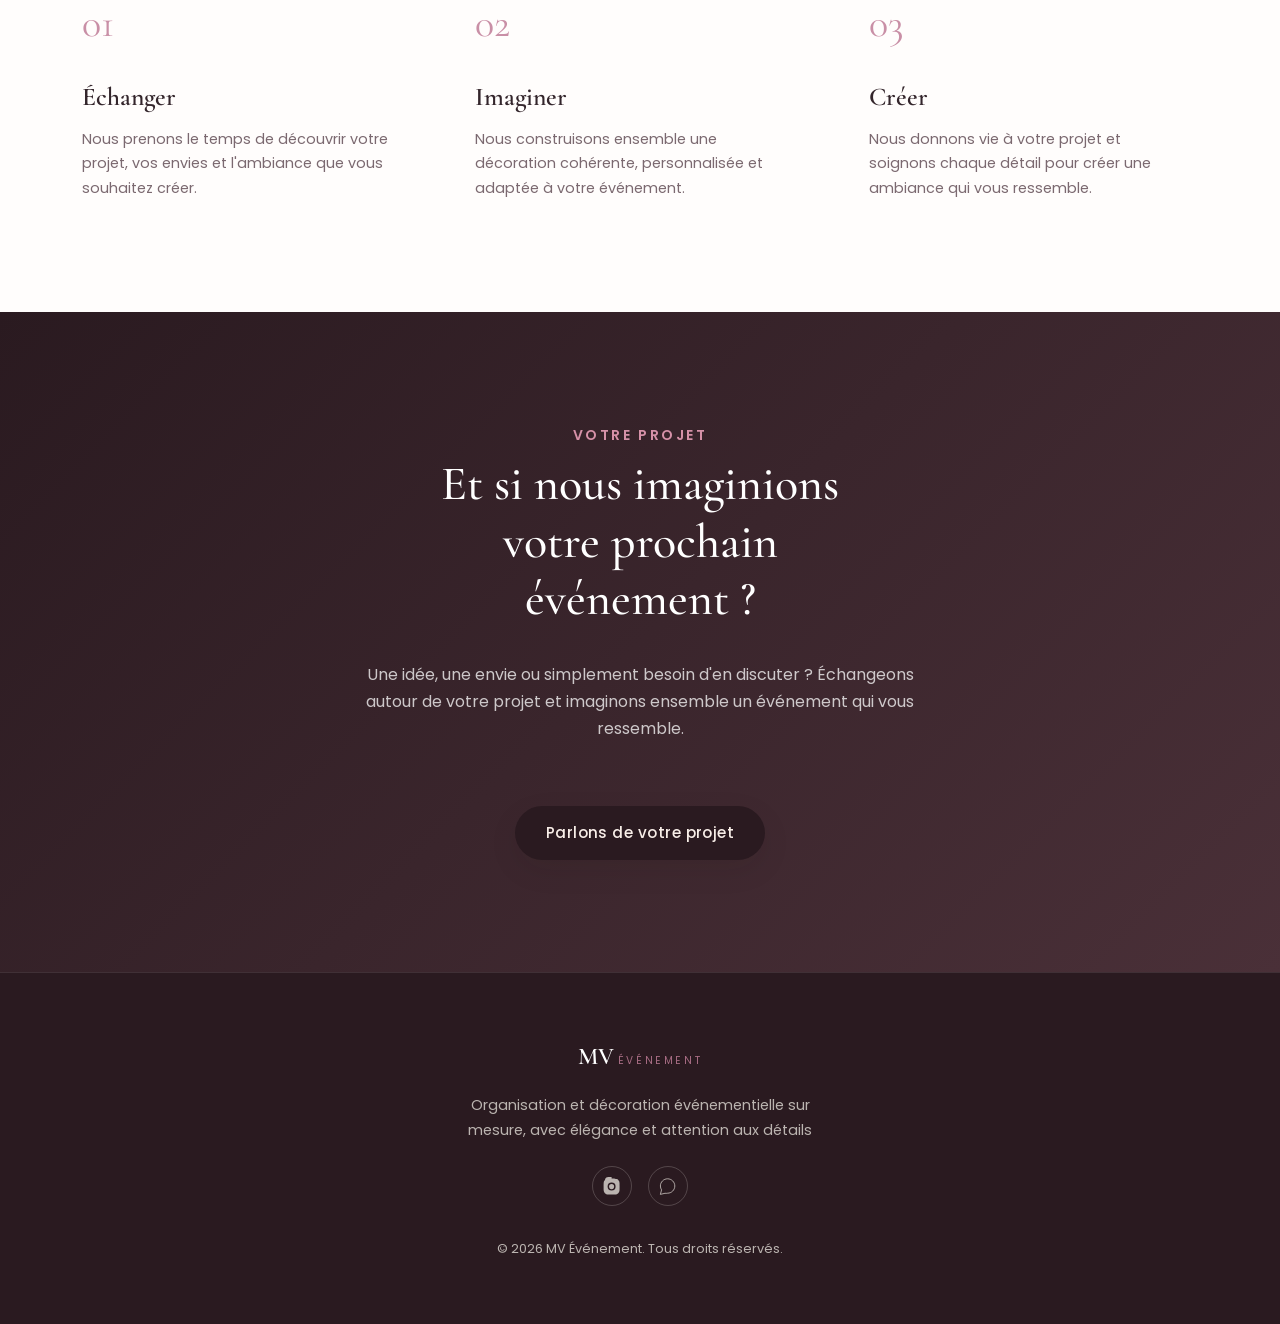
==== commit 851a0ebf: "about v1" ====
--- a/about.html
+++ b/about.html
@@ -87,6 +87,196 @@
             
         </section>
         
+        <!-- ============ NOTRE HISTOIRE ============ -->
+        <section class="section about-story" id="notre-histoire">
+          <div class="container about-story__inner">
+            <div class="about-story__content">
+              <p class="eyebrow">Notre histoire</p>
+
+              <h2 class="section__title section__title--left">
+                Une aventure née de la passion
+              </h2>
+
+              <div class="divider divider--left" aria-hidden="true">
+                <span></span>
+              </div>
+
+              <p class="about-story__text">
+                Derrière MV Événement, il y a avant tout une passion pour la
+                décoration, la création et les beaux moments partagés.
+              </p>
+
+              <p class="about-story__text">
+                Vanessa imagine et crée des univers pensés pour chaque
+                occasion. Chaque projet est l'occasion de partir d'une idée,
+                d'une envie ou d'une ambiance pour la transformer en une
+                décoration unique et personnalisée.
+              </p>
+
+              <p class="about-story__text">
+                Au fil des événements, MV Événement accompagne particuliers et
+                professionnels dans la création de moments qui leur ressemblent,
+                avec une attention particulière portée aux détails.
+              </p>
+            </div>
+
+            <div class="about-story__media">
+              <img
+                src="assets/images/about-story.webp"
+                alt="Décoration réalisée par MV Événement"
+                loading="lazy"
+                onerror="this.parentElement.classList.add('is-placeholder')"
+              />
+
+              <div class="about-story__caption">
+                <span>MV Événement</span>
+                <span>Créer · Décorer · Sublimer</span>
+              </div>
+            </div>
+          </div>
+        </section>
+
+
+        <!-- ============ NOTRE VISION ============ -->
+        <section class="section about-vision">
+          <div class="container">
+            <div class="about-vision__header">
+              <p class="eyebrow">Notre vision</p>
+
+              <h2 class="section__title">
+                Chaque événement mérite une attention particulière
+              </h2>
+
+              <div class="divider" aria-hidden="true">
+                <span></span>
+              </div>
+
+              <p class="about-vision__intro">
+                Chez MV Événement, nous ne cherchons pas simplement à décorer
+                un espace. Nous imaginons une atmosphère, une ambiance et des
+                détails qui donnent une véritable identité à votre événement.
+              </p>
+            </div>
+
+            <div class="about-values">
+              <article class="about-value">
+                <span class="about-value__number">01</span>
+
+                <div>
+                  <h3>Personnalisation</h3>
+                  <p>
+                    Chaque projet est imaginé selon vos envies, votre univers
+                    et l'occasion que vous souhaitez célébrer.
+                  </p>
+                </div>
+              </article>
+
+              <article class="about-value">
+                <span class="about-value__number">02</span>
+
+                <div>
+                  <h3>Créativité</h3>
+                  <p>
+                    Nous cherchons à créer des décors élégants, originaux et
+                    pensés jusque dans les moindres détails.
+                  </p>
+                </div>
+              </article>
+
+              <article class="about-value">
+                <span class="about-value__number">03</span>
+
+                <div>
+                  <h3>Écoute</h3>
+                  <p>
+                    Parce que votre événement vous appartient, vos idées et
+                    vos envies sont au cœur de chaque création.
+                  </p>
+                </div>
+              </article>
+            </div>
+          </div>
+        </section>
+
+
+        <!-- ============ NOTRE FAÇON DE TRAVAILLER ============ -->
+        <section class="section about-process">
+          <div class="container">
+            <div class="about-process__header">
+              <p class="eyebrow">Notre façon de travailler</p>
+
+              <h2 class="section__title">
+                De votre idée à sa réalisation
+              </h2>
+
+              <div class="divider" aria-hidden="true">
+                <span></span>
+              </div>
+            </div>
+
+            <div class="process">
+              <article class="process__item">
+                <span class="process__number">01</span>
+
+                <div class="process__content">
+                  <h3>Échanger</h3>
+                  <p>
+                    Nous prenons le temps de découvrir votre projet, vos envies
+                    et l'ambiance que vous souhaitez créer.
+                  </p>
+                </div>
+              </article>
+
+              <article class="process__item">
+                <span class="process__number">02</span>
+
+                <div class="process__content">
+                  <h3>Imaginer</h3>
+                  <p>
+                    Nous construisons ensemble une décoration cohérente,
+                    personnalisée et adaptée à votre événement.
+                  </p>
+                </div>
+              </article>
+
+              <article class="process__item">
+                <span class="process__number">03</span>
+
+                <div class="process__content">
+                  <h3>Créer</h3>
+                  <p>
+                    Nous donnons vie à votre projet et soignons chaque détail
+                    pour créer une ambiance qui vous ressemble.
+                  </p>
+                </div>
+              </article>
+            </div>
+          </div>
+        </section>
+
+
+        <!-- ============ CTA ============ -->
+        <section class="section about-cta">
+          <div class="container about-cta__inner">
+            <p class="eyebrow">Votre projet</p>
+
+            <h2 class="section__title">
+              Et si nous imaginions votre prochain événement ?
+            </h2>
+
+            <p class="about-cta__text">
+              Une idée, une envie ou simplement besoin d'en discuter ?
+              Échangeons autour de votre projet et imaginons ensemble un
+              événement qui vous ressemble.
+            </p>
+
+            <a href="index.html#contact" class="btn btn--gold">
+              Parlons de votre projet
+            </a>
+          </div>
+        </section>
+
+
     </main>
 
     <!-- ============ FOOTER ============ -->
--- a/style.css
+++ b/style.css
@@ -1482,7 +1482,278 @@
   }
 }
 
-
 /* ==========================================================================
-   A propos
-   ========================================================================== */+   À PROPOS
+   ========================================================================== */
+
+/* ---------- NOTRE HISTOIRE ---------- */
+
+.about-story {
+  background: var(--color-surface);
+}
+
+.about-story__inner {
+  display: grid;
+  grid-template-columns: 0.9fr 1.1fr;
+  gap: var(--space-xl);
+  align-items: center;
+}
+
+.about-story__content {
+  max-width: 560px;
+}
+
+.about-story__text {
+  color: var(--color-text-muted);
+  margin-bottom: var(--space-sm);
+  max-width: 55ch;
+}
+
+.divider--left {
+  justify-content: flex-start;
+  margin-inline: 0;
+}
+
+.about-story__media {
+  position: relative;
+  aspect-ratio: 4 / 5;
+  border-radius: var(--radius-md);
+  overflow: hidden;
+  background: var(--color-cream-dark);
+  box-shadow: var(--shadow-soft);
+}
+
+.about-story__media img {
+  width: 100%;
+  height: 100%;
+  object-fit: cover;
+  transition: transform 0.7s ease;
+}
+
+.about-story__media:hover img {
+  transform: scale(1.03);
+}
+
+.about-story__media.is-placeholder::after {
+  content: "✦";
+  position: absolute;
+  inset: 0;
+  display: flex;
+  align-items: center;
+  justify-content: center;
+  font-size: 3rem;
+  color: var(--color-gold-light);
+}
+
+.about-story__caption {
+  position: absolute;
+  left: var(--space-md);
+  right: var(--space-md);
+  bottom: var(--space-md);
+  display: flex;
+  justify-content: space-between;
+  gap: var(--space-sm);
+  align-items: center;
+  padding: 0.8rem 1rem;
+  border-radius: var(--radius-full);
+  background: rgba(255, 253, 252, 0.9);
+  backdrop-filter: blur(8px);
+  font-size: 0.75rem;
+  color: var(--color-text);
+}
+
+.about-story__caption span:last-child {
+  color: var(--color-gold-dark);
+}
+
+
+/* ---------- NOTRE VISION ---------- */
+
+.about-vision {
+  background: var(--color-cream-dark);
+}
+
+.about-vision__header {
+  max-width: 760px;
+  margin-inline: auto;
+  text-align: center;
+}
+
+.about-vision__intro {
+  max-width: 62ch;
+  margin: 0 auto;
+  color: var(--color-text-muted);
+}
+
+.about-values {
+  display: grid;
+  grid-template-columns: repeat(3, 1fr);
+  gap: var(--space-md);
+  margin-top: var(--space-xl);
+}
+
+.about-value {
+  padding: var(--space-md);
+  background: var(--color-surface);
+  border: 1px solid var(--color-border);
+  border-radius: var(--radius-md);
+  box-shadow: var(--shadow-soft);
+}
+
+.about-value__number {
+  display: block;
+  margin-bottom: var(--space-md);
+  font-family: var(--font-display);
+  font-size: 2rem;
+  line-height: 1;
+  color: var(--color-gold);
+}
+
+.about-value h3 {
+  margin-bottom: 0.5rem;
+  font-family: var(--font-display);
+  font-size: var(--fs-h3);
+  font-weight: 600;
+  color: var(--color-text);
+}
+
+.about-value p {
+  color: var(--color-text-muted);
+  font-size: 0.9rem;
+  line-height: 1.7;
+}
+
+
+/* ---------- NOTRE FAÇON DE TRAVAILLER ---------- */
+
+.about-process {
+  background: var(--color-surface);
+}
+
+.about-process__header {
+  text-align: center;
+}
+
+.process {
+  display: grid;
+  grid-template-columns: repeat(3, 1fr);
+  gap: var(--space-lg);
+  margin-top: var(--space-xl);
+}
+
+.process__item {
+  position: relative;
+  padding-top: var(--space-md);
+  border-top: 1px solid var(--color-gold);
+}
+
+.process__number {
+  display: block;
+  margin-bottom: var(--space-md);
+  font-family: var(--font-display);
+  font-size: 2.5rem;
+  color: var(--color-gold);
+  line-height: 1;
+}
+
+.process__content h3 {
+  margin-bottom: 0.5rem;
+  font-family: var(--font-display);
+  font-size: var(--fs-h3);
+  font-weight: 600;
+}
+
+.process__content p {
+  color: var(--color-text-muted);
+  font-size: 0.9rem;
+  max-width: 35ch;
+}
+
+
+/* ---------- CTA ---------- */
+
+.about-cta {
+  background:
+    linear-gradient(
+      135deg,
+      var(--color-ink) 0%,
+      var(--color-ink-light) 100%
+    );
+  color: var(--color-white);
+}
+
+.about-cta__inner {
+  text-align: center;
+  max-width: 760px;
+}
+
+.about-cta .section__title {
+  color: var(--color-white);
+  max-width: 18ch;
+}
+
+.about-cta .eyebrow {
+  color: var(--color-gold-light);
+}
+
+.about-cta__text {
+  max-width: 58ch;
+  margin: var(--space-md) auto var(--space-lg);
+  color: rgba(255, 255, 255, 0.75);
+}
+
+
+/* ---------- RESPONSIVE ---------- */
+
+@media (max-width: 800px) {
+  .about-story__inner {
+    grid-template-columns: 1fr;
+    gap: var(--space-lg);
+  }
+
+  .about-story__content {
+    max-width: none;
+  }
+
+  .about-story__media {
+    aspect-ratio: 4 / 3;
+  }
+
+  .about-values,
+  .process {
+    grid-template-columns: 1fr;
+    gap: var(--space-sm);
+  }
+
+  .about-value {
+    display: grid;
+    grid-template-columns: auto 1fr;
+    gap: var(--space-md);
+    align-items: start;
+  }
+
+  .about-value__number {
+    margin: 0;
+  }
+
+  .process {
+    margin-top: var(--space-lg);
+  }
+
+  .process__item {
+    display: grid;
+    grid-template-columns: 70px 1fr;
+    gap: var(--space-sm);
+    padding-top: var(--space-sm);
+  }
+
+  .process__number {
+    margin: 0;
+  }
+
+  .about-story__caption {
+    flex-direction: column;
+    align-items: flex-start;
+    border-radius: var(--radius-md);
+  }
+}
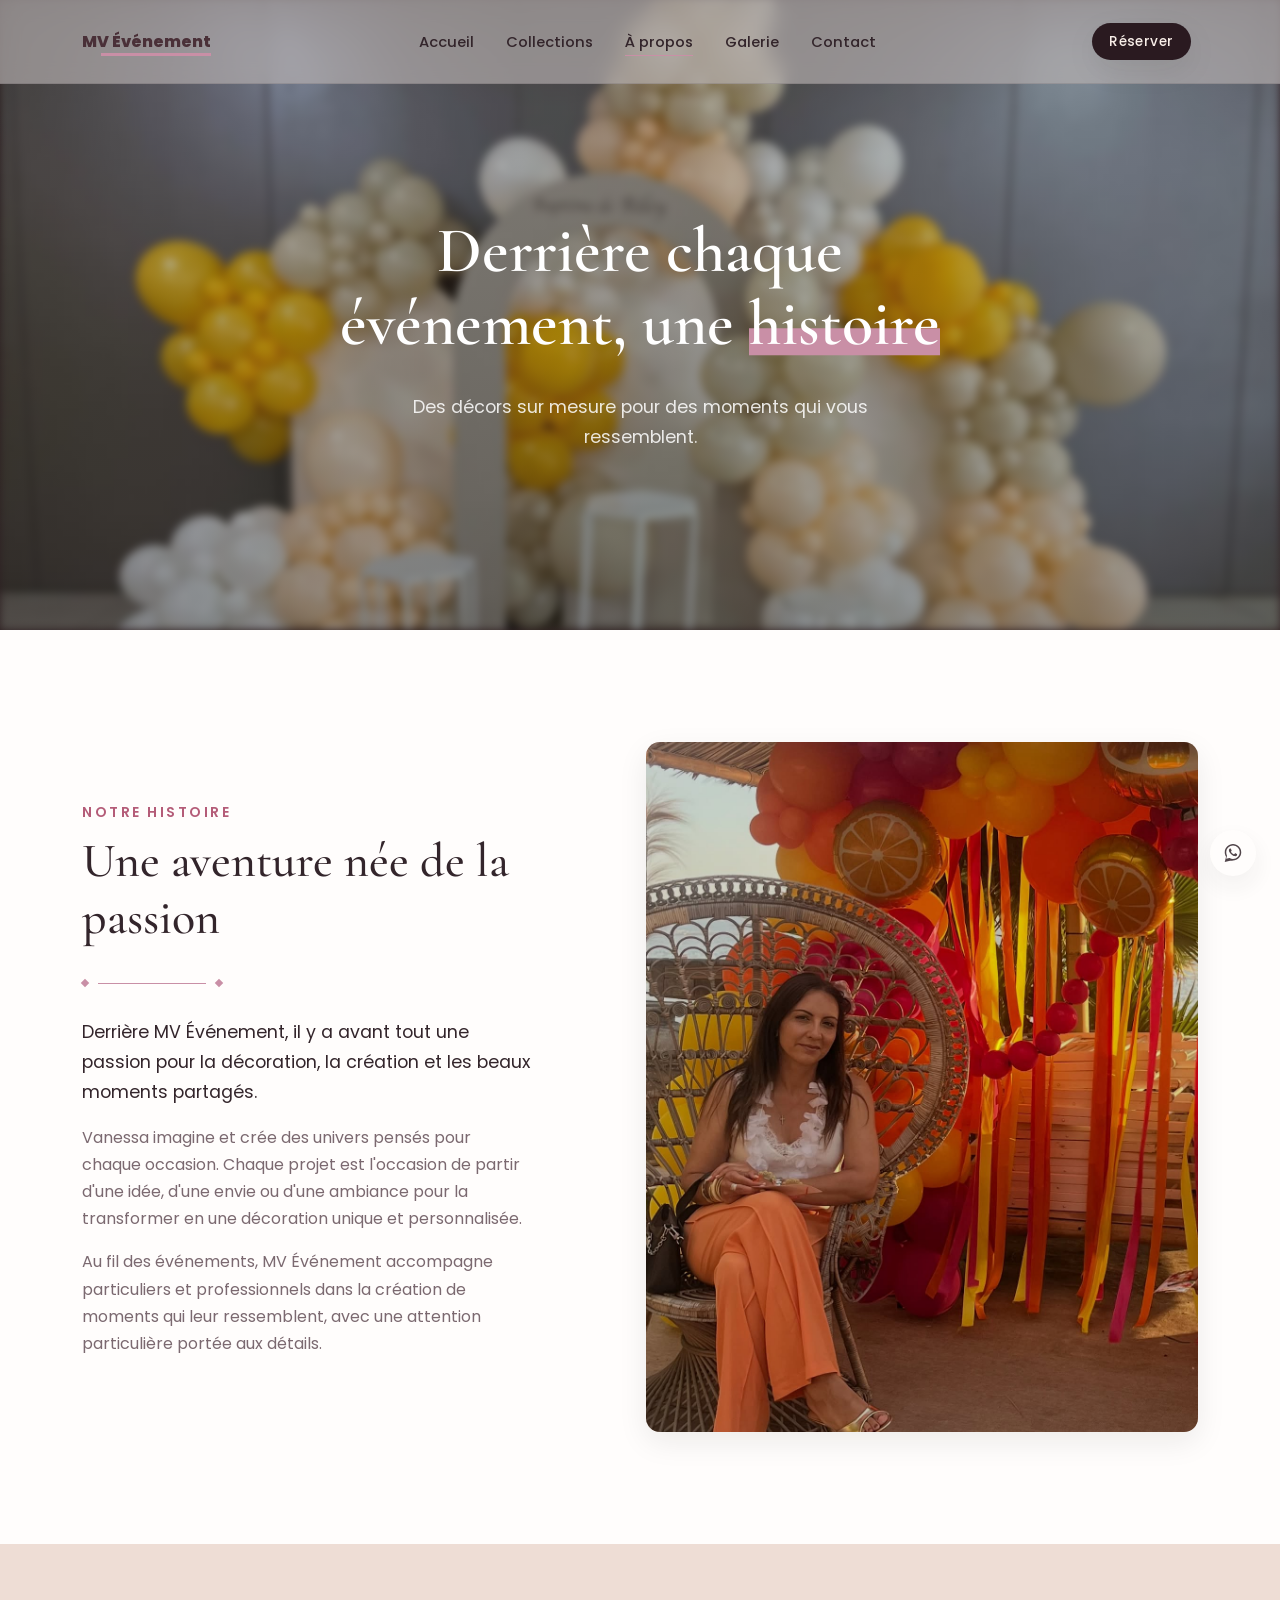
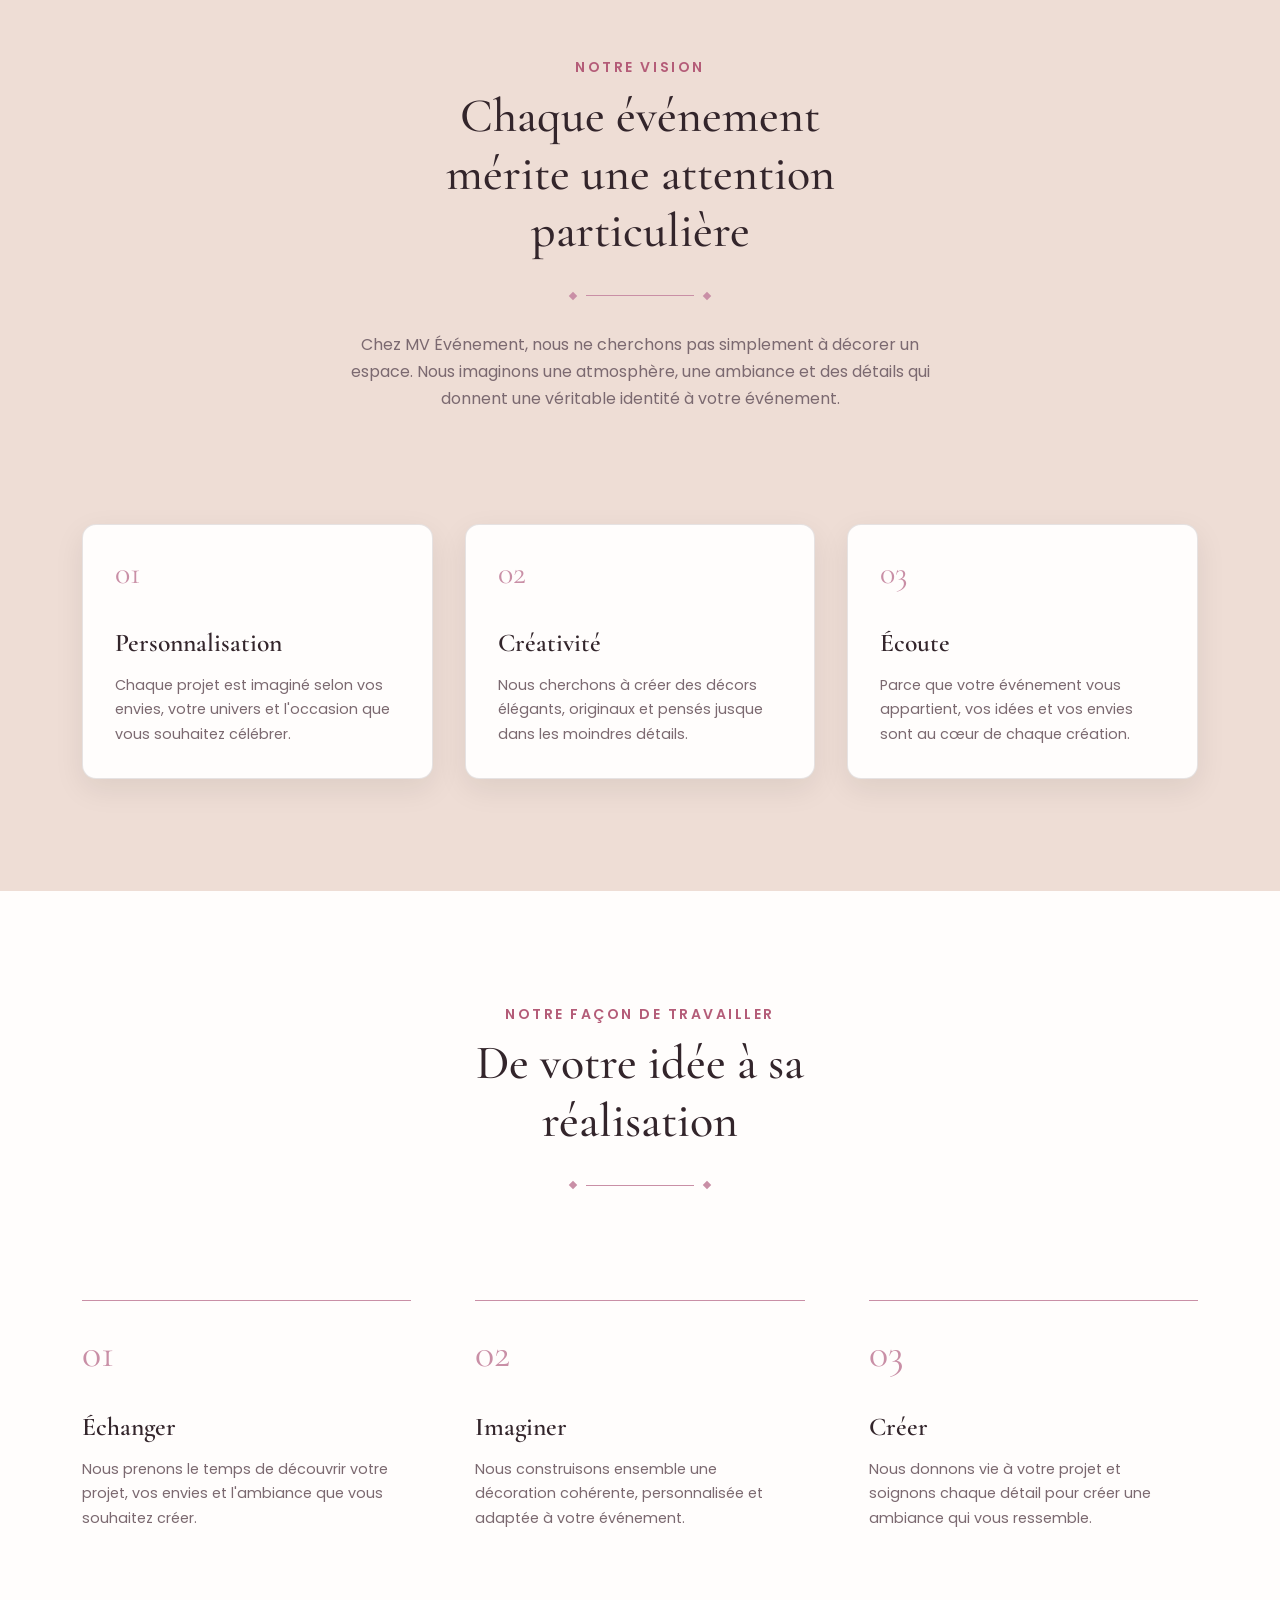
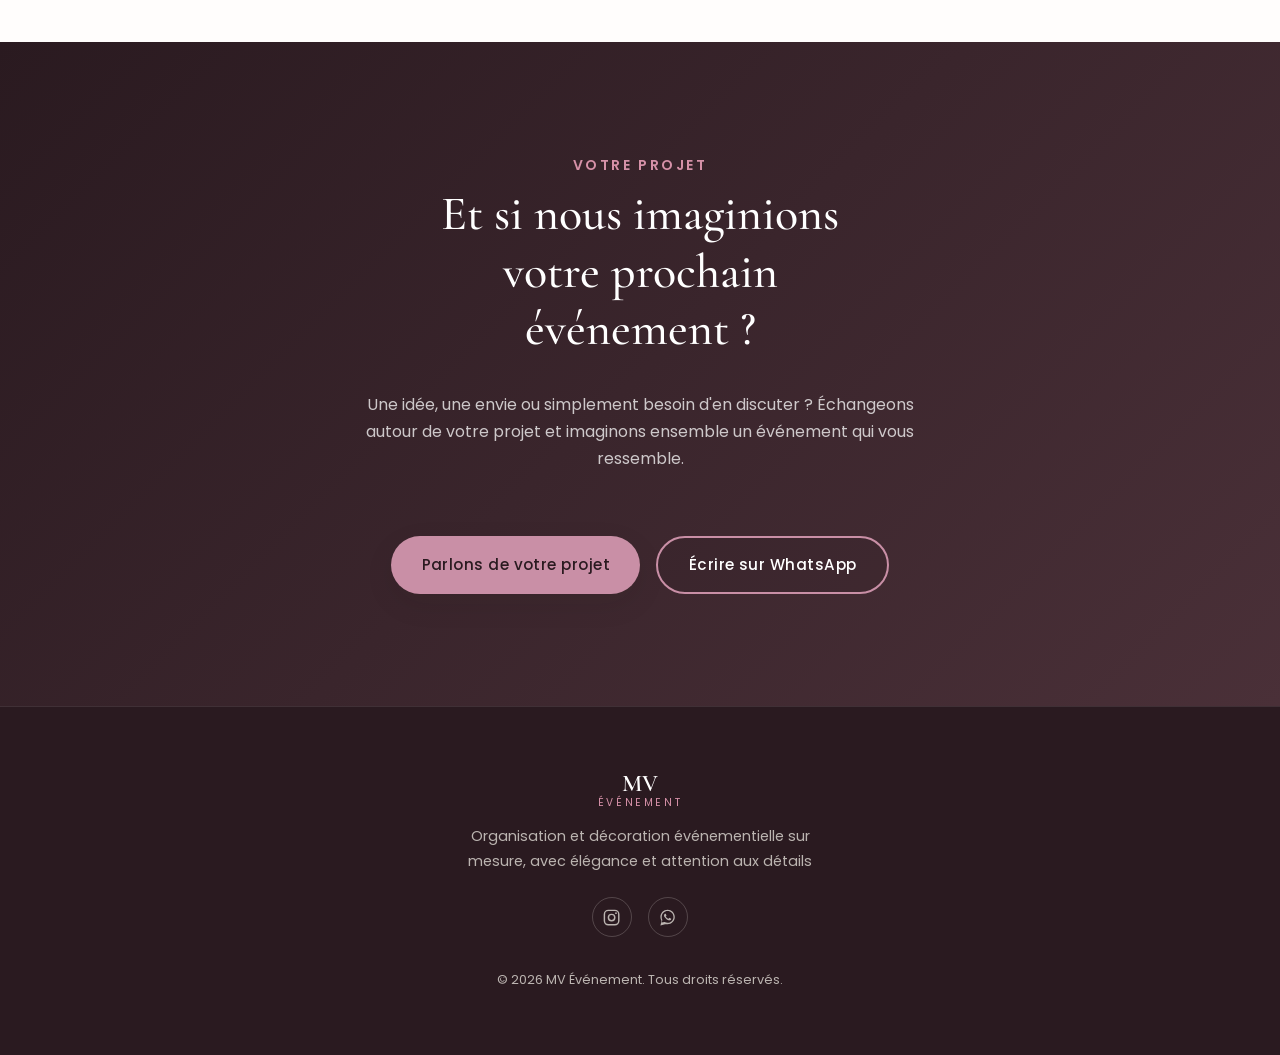
==== commit b1ff139e: "about v2" ====
--- a/about.html
+++ b/about.html
@@ -3,10 +3,21 @@
   <head>
     <meta charset="UTF-8" />
     <meta name="viewport" content="width=device-width, initial-scale=1.0" />
-    <title>MV Événement — Organisation &amp; décoration événementielle</title>
+    <title>À propos — MV Événement | Décoration événementielle à Gignac-la-Nerthe</title>
     <meta
       name="description"
-      content="MV Événement : organisation et décoration événementielle à Gignac-la-Nerthe. Mariages, événements d’entreprise, salons et projets sur mesure pour créer des moments élégants et mémorables."
+      content="Découvrez l'histoire de MV Événement : une passion pour la décoration et les beaux moments. Vanessa imagine des décors sur mesure pour particuliers et professionnels."
+    />
+    <meta name="theme-color" content="#2a1a20" />
+
+    <!-- Open Graph (ajoute og:image et og:url une fois le nom de domaine connu) -->
+    <meta property="og:type" content="website" />
+    <meta property="og:locale" content="fr_FR" />
+    <meta property="og:site_name" content="MV Événement" />
+    <meta property="og:title" content="À propos — MV Événement" />
+    <meta
+      property="og:description"
+      content="Une aventure née de la passion de la décoration : découvrez l'histoire et la façon de travailler de MV Événement."
     />
 
     <link rel="preconnect" href="https://fonts.googleapis.com" />
@@ -15,10 +26,6 @@
       href="https://fonts.googleapis.com/css2?family=Cormorant+Garamond:ital,wght@0,400;0,500;0,600;1,500&family=Poppins:wght@300;400;500;600&display=swap"
       rel="stylesheet"
     />
-    <link
-      rel="stylesheet"
-      href="https://fonts.googleapis.com/css2?family=Inter:wght@300;400;500;600;700&family=Playfair+Display:ital,wght@0,400;0,600;0,700;1,400&display=swap"
-    />
 
     <link rel="stylesheet" href="style.css" />
   </head>
@@ -29,29 +36,33 @@
     <header class="site-header" id="site-header">
       <div class="header__inner">
         <a
-          href="#accueil"
+          href="index.html"
           class="logo"
           aria-label="MV Événement, retour à l'accueil"
         >
-          MV événements
+          MV Événement
         </a>
 
         <nav class="main-nav" id="main-nav" aria-label="Navigation principale">
           <ul class="main-nav__list">
             <li><a href="index.html" class="main-nav__link">Accueil</a></li>
             <li>
-              <a href="#collections" class="main-nav__link">Collections</a>
+              <a href="index.html#collections" class="main-nav__link">Collections</a>
             </li>
             <li>
-              <a href="about.html" class="main-nav__link">À propos</a>
-            </li>
-            <li><a href="#galerie" class="main-nav__link">Galerie</a></li>
-            <li><a href="#contact" class="main-nav__link">Contact</a></li>
+              <a href="about.html" class="main-nav__link" aria-current="page">À propos</a>
+            </li>
+            <li>
+              <a href="index.html#galerie" class="main-nav__link">Galerie</a>
+            </li>
+            <li>
+              <a href="index.html#contact" class="main-nav__link">Contact</a>
+            </li>
           </ul>
         </nav>
 
         <div class="header__actions">
-          <a href="#contact" class="btn btn--gold btn--small header__cta"
+          <a href="index.html#contact" class="btn btn--gold btn--small header__cta"
             >Réserver</a
           >
 
@@ -72,211 +83,212 @@
     </header>
 
     <main id="main-content">
-        <section class="section hero">
+      <!-- ============ HERO ============ -->
+      <section class="hero hero--page">
+        <img
+          class="hero__image"
+          src="assets/images/about-hero.webp"
+          alt=""
+          fetchpriority="high"
+          decoding="async"
+          onerror="this.style.display = 'none'"
+        />
+        <div class="hero__overlay" aria-hidden="true"></div>
+        <div class="hero__content">
+          <h1 class="hero__title">
+            Derrière chaque événement, une <span class="highlight">histoire</span>
+          </h1>
+          <p class="hero__subtitle">
+            Des décors sur mesure pour des moments qui vous ressemblent.
+          </p>
+        </div>
+      </section>
+
+      <!-- ============ NOTRE HISTOIRE ============ -->
+      <section class="section about-story" id="notre-histoire" aria-labelledby="story-title">
+        <div class="container about-story__inner">
+          <div class="about-story__content">
+            <p class="eyebrow">Notre histoire</p>
+
+            <h2 class="section__title section__title--left" id="story-title">
+              Une aventure née de la passion
+            </h2>
+
+            <div class="divider divider--left" aria-hidden="true">
+              <span></span>
+            </div>
+
+            <p class="about-story__text">
+              Derrière MV Événement, il y a avant tout une passion pour la
+              décoration, la création et les beaux moments partagés.
+            </p>
+
+            <p class="about-story__text">
+              Vanessa imagine et crée des univers pensés pour chaque occasion.
+              Chaque projet est l'occasion de partir d'une idée, d'une envie ou
+              d'une ambiance pour la transformer en une décoration unique et
+              personnalisée.
+            </p>
+
+            <p class="about-story__text">
+              Au fil des événements, MV Événement accompagne particuliers et
+              professionnels dans la création de moments qui leur ressemblent,
+              avec une attention particulière portée aux détails.
+            </p>
+          </div>
+
+          <figure class="about-story__media reveal">
             <img
-            class="hero__image"
-            src="assets/images/about-hero.webp"
-            alt="Décoration événementielle MV Événement"
-            onerror="this.style.display = 'none'"
+              src="assets/images/approche.webp"
+              alt="Décoration réalisée par MV Événement"
+              loading="lazy"
+              decoding="async"
+              onerror="this.parentElement.classList.add('is-placeholder')"
             />
-            <div class="hero__overlay" aria-hidden="true"></div>
-            <div class="hero__content">
-                <h1 class="hero__title reveal">Derrière chaque événement, une <span class="highlight">histoire</span></h1>
-                <p class="hero__subtitle"></p>
+          </figure>
+        </div>
+      </section>
+
+      <!-- ============ NOTRE VISION ============ -->
+      <section class="section about-vision" aria-labelledby="vision-title">
+        <div class="container">
+          <div class="about-vision__header">
+            <p class="eyebrow">Notre vision</p>
+
+            <h2 class="section__title" id="vision-title">
+              Chaque événement mérite une attention particulière
+            </h2>
+
+            <div class="divider" aria-hidden="true">
+              <span></span>
             </div>
-            
-        </section>
-        
-        <!-- ============ NOTRE HISTOIRE ============ -->
-        <section class="section about-story" id="notre-histoire">
-          <div class="container about-story__inner">
-            <div class="about-story__content">
-              <p class="eyebrow">Notre histoire</p>
-
-              <h2 class="section__title section__title--left">
-                Une aventure née de la passion
-              </h2>
-
-              <div class="divider divider--left" aria-hidden="true">
-                <span></span>
-              </div>
-
-              <p class="about-story__text">
-                Derrière MV Événement, il y a avant tout une passion pour la
-                décoration, la création et les beaux moments partagés.
-              </p>
-
-              <p class="about-story__text">
-                Vanessa imagine et crée des univers pensés pour chaque
-                occasion. Chaque projet est l'occasion de partir d'une idée,
-                d'une envie ou d'une ambiance pour la transformer en une
-                décoration unique et personnalisée.
-              </p>
-
-              <p class="about-story__text">
-                Au fil des événements, MV Événement accompagne particuliers et
-                professionnels dans la création de moments qui leur ressemblent,
-                avec une attention particulière portée aux détails.
-              </p>
+
+            <p class="about-vision__intro">
+              Chez MV Événement, nous ne cherchons pas simplement à décorer un
+              espace. Nous imaginons une atmosphère, une ambiance et des
+              détails qui donnent une véritable identité à votre événement.
+            </p>
+          </div>
+
+          <div class="about-values reveal">
+            <article class="about-value">
+              <span class="about-value__number" aria-hidden="true">01</span>
+              <div>
+                <h3>Personnalisation</h3>
+                <p>
+                  Chaque projet est imaginé selon vos envies, votre univers et
+                  l'occasion que vous souhaitez célébrer.
+                </p>
+              </div>
+            </article>
+
+            <article class="about-value">
+              <span class="about-value__number" aria-hidden="true">02</span>
+              <div>
+                <h3>Créativité</h3>
+                <p>
+                  Nous cherchons à créer des décors élégants, originaux et
+                  pensés jusque dans les moindres détails.
+                </p>
+              </div>
+            </article>
+
+            <article class="about-value">
+              <span class="about-value__number" aria-hidden="true">03</span>
+              <div>
+                <h3>Écoute</h3>
+                <p>
+                  Parce que votre événement vous appartient, vos idées et vos
+                  envies sont au cœur de chaque création.
+                </p>
+              </div>
+            </article>
+          </div>
+        </div>
+      </section>
+
+      <!-- ============ NOTRE FAÇON DE TRAVAILLER ============ -->
+      <section class="section about-process" aria-labelledby="process-title">
+        <div class="container">
+          <div class="about-process__header">
+            <p class="eyebrow">Notre façon de travailler</p>
+
+            <h2 class="section__title" id="process-title">
+              De votre idée à sa réalisation
+            </h2>
+
+            <div class="divider" aria-hidden="true">
+              <span></span>
             </div>
-
-            <div class="about-story__media">
-              <img
-                src="assets/images/about-story.webp"
-                alt="Décoration réalisée par MV Événement"
-                loading="lazy"
-                onerror="this.parentElement.classList.add('is-placeholder')"
-              />
-
-              <div class="about-story__caption">
-                <span>MV Événement</span>
-                <span>Créer · Décorer · Sublimer</span>
-              </div>
-            </div>
-          </div>
-        </section>
-
-
-        <!-- ============ NOTRE VISION ============ -->
-        <section class="section about-vision">
-          <div class="container">
-            <div class="about-vision__header">
-              <p class="eyebrow">Notre vision</p>
-
-              <h2 class="section__title">
-                Chaque événement mérite une attention particulière
-              </h2>
-
-              <div class="divider" aria-hidden="true">
-                <span></span>
-              </div>
-
-              <p class="about-vision__intro">
-                Chez MV Événement, nous ne cherchons pas simplement à décorer
-                un espace. Nous imaginons une atmosphère, une ambiance et des
-                détails qui donnent une véritable identité à votre événement.
-              </p>
-            </div>
-
-            <div class="about-values">
-              <article class="about-value">
-                <span class="about-value__number">01</span>
-
-                <div>
-                  <h3>Personnalisation</h3>
-                  <p>
-                    Chaque projet est imaginé selon vos envies, votre univers
-                    et l'occasion que vous souhaitez célébrer.
-                  </p>
-                </div>
-              </article>
-
-              <article class="about-value">
-                <span class="about-value__number">02</span>
-
-                <div>
-                  <h3>Créativité</h3>
-                  <p>
-                    Nous cherchons à créer des décors élégants, originaux et
-                    pensés jusque dans les moindres détails.
-                  </p>
-                </div>
-              </article>
-
-              <article class="about-value">
-                <span class="about-value__number">03</span>
-
-                <div>
-                  <h3>Écoute</h3>
-                  <p>
-                    Parce que votre événement vous appartient, vos idées et
-                    vos envies sont au cœur de chaque création.
-                  </p>
-                </div>
-              </article>
-            </div>
-          </div>
-        </section>
-
-
-        <!-- ============ NOTRE FAÇON DE TRAVAILLER ============ -->
-        <section class="section about-process">
-          <div class="container">
-            <div class="about-process__header">
-              <p class="eyebrow">Notre façon de travailler</p>
-
-              <h2 class="section__title">
-                De votre idée à sa réalisation
-              </h2>
-
-              <div class="divider" aria-hidden="true">
-                <span></span>
-              </div>
-            </div>
-
-            <div class="process">
-              <article class="process__item">
-                <span class="process__number">01</span>
-
-                <div class="process__content">
-                  <h3>Échanger</h3>
-                  <p>
-                    Nous prenons le temps de découvrir votre projet, vos envies
-                    et l'ambiance que vous souhaitez créer.
-                  </p>
-                </div>
-              </article>
-
-              <article class="process__item">
-                <span class="process__number">02</span>
-
-                <div class="process__content">
-                  <h3>Imaginer</h3>
-                  <p>
-                    Nous construisons ensemble une décoration cohérente,
-                    personnalisée et adaptée à votre événement.
-                  </p>
-                </div>
-              </article>
-
-              <article class="process__item">
-                <span class="process__number">03</span>
-
-                <div class="process__content">
-                  <h3>Créer</h3>
-                  <p>
-                    Nous donnons vie à votre projet et soignons chaque détail
-                    pour créer une ambiance qui vous ressemble.
-                  </p>
-                </div>
-              </article>
-            </div>
-          </div>
-        </section>
-
-
-        <!-- ============ CTA ============ -->
-        <section class="section about-cta">
-          <div class="container about-cta__inner">
-            <p class="eyebrow">Votre projet</p>
-
-            <h2 class="section__title">
-              Et si nous imaginions votre prochain événement ?
-            </h2>
-
-            <p class="about-cta__text">
-              Une idée, une envie ou simplement besoin d'en discuter ?
-              Échangeons autour de votre projet et imaginons ensemble un
-              événement qui vous ressemble.
-            </p>
-
+          </div>
+
+          <ol class="process reveal">
+            <li class="process__item">
+              <span class="process__number" aria-hidden="true">01</span>
+              <div class="process__content">
+                <h3>Échanger</h3>
+                <p>
+                  Nous prenons le temps de découvrir votre projet, vos envies
+                  et l'ambiance que vous souhaitez créer.
+                </p>
+              </div>
+            </li>
+
+            <li class="process__item">
+              <span class="process__number" aria-hidden="true">02</span>
+              <div class="process__content">
+                <h3>Imaginer</h3>
+                <p>
+                  Nous construisons ensemble une décoration cohérente,
+                  personnalisée et adaptée à votre événement.
+                </p>
+              </div>
+            </li>
+
+            <li class="process__item">
+              <span class="process__number" aria-hidden="true">03</span>
+              <div class="process__content">
+                <h3>Créer</h3>
+                <p>
+                  Nous donnons vie à votre projet et soignons chaque détail
+                  pour créer une ambiance qui vous ressemble.
+                </p>
+              </div>
+            </li>
+          </ol>
+        </div>
+      </section>
+
+      <!-- ============ CTA ============ -->
+      <section class="section about-cta" aria-labelledby="cta-title">
+        <div class="container about-cta__inner">
+          <p class="eyebrow">Votre projet</p>
+
+          <h2 class="section__title" id="cta-title">
+            Et si nous imaginions votre prochain événement ?
+          </h2>
+
+          <p class="about-cta__text">
+            Une idée, une envie ou simplement besoin d'en discuter ? Échangeons
+            autour de votre projet et imaginons ensemble un événement qui vous
+            ressemble.
+          </p>
+
+          <div class="about-cta__actions">
             <a href="index.html#contact" class="btn btn--gold">
               Parlons de votre projet
             </a>
-          </div>
-        </section>
-
-
+            <a
+              href="https://wa.me/33652282930"
+              class="btn btn--outline"
+              target="_blank"
+              rel="noopener noreferrer"
+            >
+              Écrire sur WhatsApp
+            </a>
+          </div>
+        </div>
+      </section>
     </main>
 
     <!-- ============ FOOTER ============ -->
@@ -287,7 +299,8 @@
           <span class="logo__sub">Événement</span>
         </div>
         <p class="site-footer__tagline">
-          Organisation et décoration événementielle sur mesure, avec élégance et attention aux détails
+          Organisation et décoration événementielle sur mesure, avec élégance et
+          attention aux détails
         </p>
         <div class="site-footer__socials">
           <a
@@ -297,12 +310,12 @@
             aria-label="Instagram MV Événement"
           >
             <svg viewBox="0 0 24 24" aria-hidden="true">
-              <path
-                d="M12 2c2.7 0 3.06.01 4.12.06 1.06.05 1.79.22 2.43.47.66.26 1.22.6 1.77 1.15.55.55.9 1.11 1.15 1.77.25.64.42 1.37.47 2.43.05 1.06.06 1.42.06 4.12s-.01 3.06-.06 4.12c-.05 1.06-.22 1.79-.47 2.43a4.9 4.9 0 0 1-1.15 1.77 4.9 4.9 0 0 1-1.77 1.15c-.64.25-1.37.42-2.43.47-1.06.05-1.42.06-4.12.06s-3.06-.01-4.12-.06c-1.06-.05-1.79-.22-2.43-.47a4.9 4.9 0 0 1-1.77-1.15 4.9 4.9 0 0 1-1.15-1.77c-.25-.64-.42-1.37-.47-2.43C2.01 15.06 2 14.7 2 12s.01-3.06.06-4.12c.05-1.06.22-1.79.47-2.43.26-.66.6-1.22 1.15-1.77A4.9 4.9 0 0 1 5.45.53C6.09.28 6.82.11 7.88.06 8.94.01 9.3 0 12 0zm0 5a5 5 0 1 0 0 10 5 5 0 0 0 0-10zm0 8.2a3.2 3.2 0 1 1 0-6.4 3.2 3.2 0 0 1 0 6.4zm5.2-8.4a1.2 1.2 0 1 1-2.4 0 1.2 1.2 0 0 1 2.4 0z"
-              />
+              <rect x="3" y="3" width="18" height="18" rx="5" fill="none" stroke="currentColor" stroke-width="1.8" />
+              <circle cx="12" cy="12" r="4" fill="none" stroke="currentColor" stroke-width="1.8" />
+              <circle cx="17.5" cy="6.5" r="1.1" />
             </svg>
           </a>
-          <!-- ⚠️ À VÉRIFIER : numéro WhatsApp à remplacer par le vôtre -->
+          <!-- ⚠️ À VÉRIFIER : numéro WhatsApp à confirmer avec le client -->
           <a
             href="https://wa.me/33652282930"
             target="_blank"
@@ -311,10 +324,7 @@
           >
             <svg viewBox="0 0 32 32" aria-hidden="true">
               <path
-                d="M16.001 3C9.373 3 4 8.373 4 15c0 2.386.696 4.607 1.897 6.475L4 29l7.72-1.86A11.94 11.94 0 0 0 16 27c6.628 0 12-5.373 12-12S22.629 3 16.001 3z"
-                fill="none"
-                stroke="currentColor"
-                stroke-width="1.5"
+                d="M16.001 3C9.373 3 4 8.373 4 15c0 2.386.696 4.607 1.897 6.475L4 29l7.72-1.86A11.94 11.94 0 0 0 16 27c6.628 0 12-5.373 12-12S22.629 3 16.001 3zm0 21.8a9.76 9.76 0 0 1-4.98-1.363l-.357-.213-4.583 1.104 1.223-4.47-.232-.367A9.76 9.76 0 0 1 6.2 15c0-5.404 4.397-9.8 9.801-9.8 5.403 0 9.8 4.396 9.8 9.8 0 5.404-4.397 9.8-9.8 9.8zm5.377-7.34c-.294-.147-1.74-.859-2.01-.957-.27-.098-.466-.147-.663.147-.196.294-.76.957-.933 1.153-.172.196-.343.22-.637.073-.294-.147-1.24-.457-2.362-1.457-.873-.779-1.463-1.74-1.635-2.034-.172-.294-.018-.453.129-.6.132-.132.294-.343.441-.514.147-.172.196-.294.294-.49.098-.196.049-.367-.024-.514-.073-.147-.663-1.597-.909-2.187-.239-.574-.482-.497-.663-.506l-.564-.01c-.196 0-.514.073-.784.367-.27.294-1.03 1.006-1.03 2.455 0 1.448 1.055 2.848 1.202 3.044.147.196 2.076 3.17 5.032 4.444.703.303 1.251.484 1.679.62.705.224 1.347.192 1.854.117.566-.084 1.74-.712 1.985-1.4.245-.69.245-1.28.172-1.4-.073-.122-.269-.196-.563-.343z"
               />
             </svg>
           </a>
@@ -327,7 +337,6 @@
     </footer>
 
     <!-- ============ BOUTON WHATSAPP FLOTTANT ============ -->
-    <!-- ⚠️ À VÉRIFIER : numéro WhatsApp à remplacer par le vôtre -->
     <a
       href="https://wa.me/33652282930"
       target="_blank"
--- a/style.css
+++ b/style.css
@@ -1756,4 +1756,101 @@
     align-items: flex-start;
     border-radius: var(--radius-md);
   }
-}+}
+
+/* ==========================================================================
+   AJOUTS PAGE À PROPOS — à coller tout en bas de style.css
+   ========================================================================== */
+
+/* ---------- Hero de page (plus court que celui de l'accueil) ---------- */
+
+.hero--page {
+  min-height: 70svh;
+  padding-bottom: var(--space-lg);
+}
+
+.hero--page .hero__title {
+  font-family: var(--font-display);
+  font-weight: 600;
+}
+
+/* Le mot surligné était sombre sur fond sombre : on le passe en blanc */
+.hero--page .highlight {
+  color: var(--color-white);
+}
+
+.hero--page .highlight::after {
+  height: 35%;
+}
+
+.hero__subtitle {
+  max-width: 52ch;
+  margin-inline: auto;
+  color: rgba(255, 255, 255, 0.85);
+  font-size: 1.1rem;
+}
+
+/* ---------- Navigation : page courante ---------- */
+
+.main-nav__link[aria-current="page"]::after {
+  transform: scaleX(1);
+}
+
+/* ---------- Lisibilité ---------- */
+
+/* Meilleur contraste des petits titres sur fond clair */
+.about-story .eyebrow,
+.about-vision .eyebrow,
+.about-process .eyebrow {
+  color: var(--color-burgundy);
+}
+
+/* Premier paragraphe de l'histoire = texte d'introduction */
+.divider + .about-story__text {
+  font-size: 1.1rem;
+  color: var(--color-text);
+}
+
+/* La liste ordonnée du process ne doit pas afficher ses puces */
+ol.process {
+  list-style: none;
+}
+
+/* ---------- CTA : le bouton doré était invisible (sombre sur sombre) ---------- */
+
+.about-cta .btn {
+  margin: 0;
+}
+
+.about-cta .btn--gold {
+  background: var(--color-gold);
+  color: var(--color-ink);
+}
+
+.about-cta .btn--gold:hover {
+  background: var(--color-cream);
+}
+
+.about-cta .btn--outline {
+  color: var(--color-white);
+}
+
+.about-cta__actions {
+  display: flex;
+  flex-wrap: wrap;
+  justify-content: center;
+  gap: var(--space-sm);
+}
+
+/* ---------- Footer : logo MV / Événement empilé ---------- */
+
+.site-footer__brand {
+  display: flex;
+  flex-direction: column;
+  align-items: center;
+  line-height: 1.1;
+}
+
+.site-footer__brand .logo__sub {
+  color: var(--color-gold-light);
+}
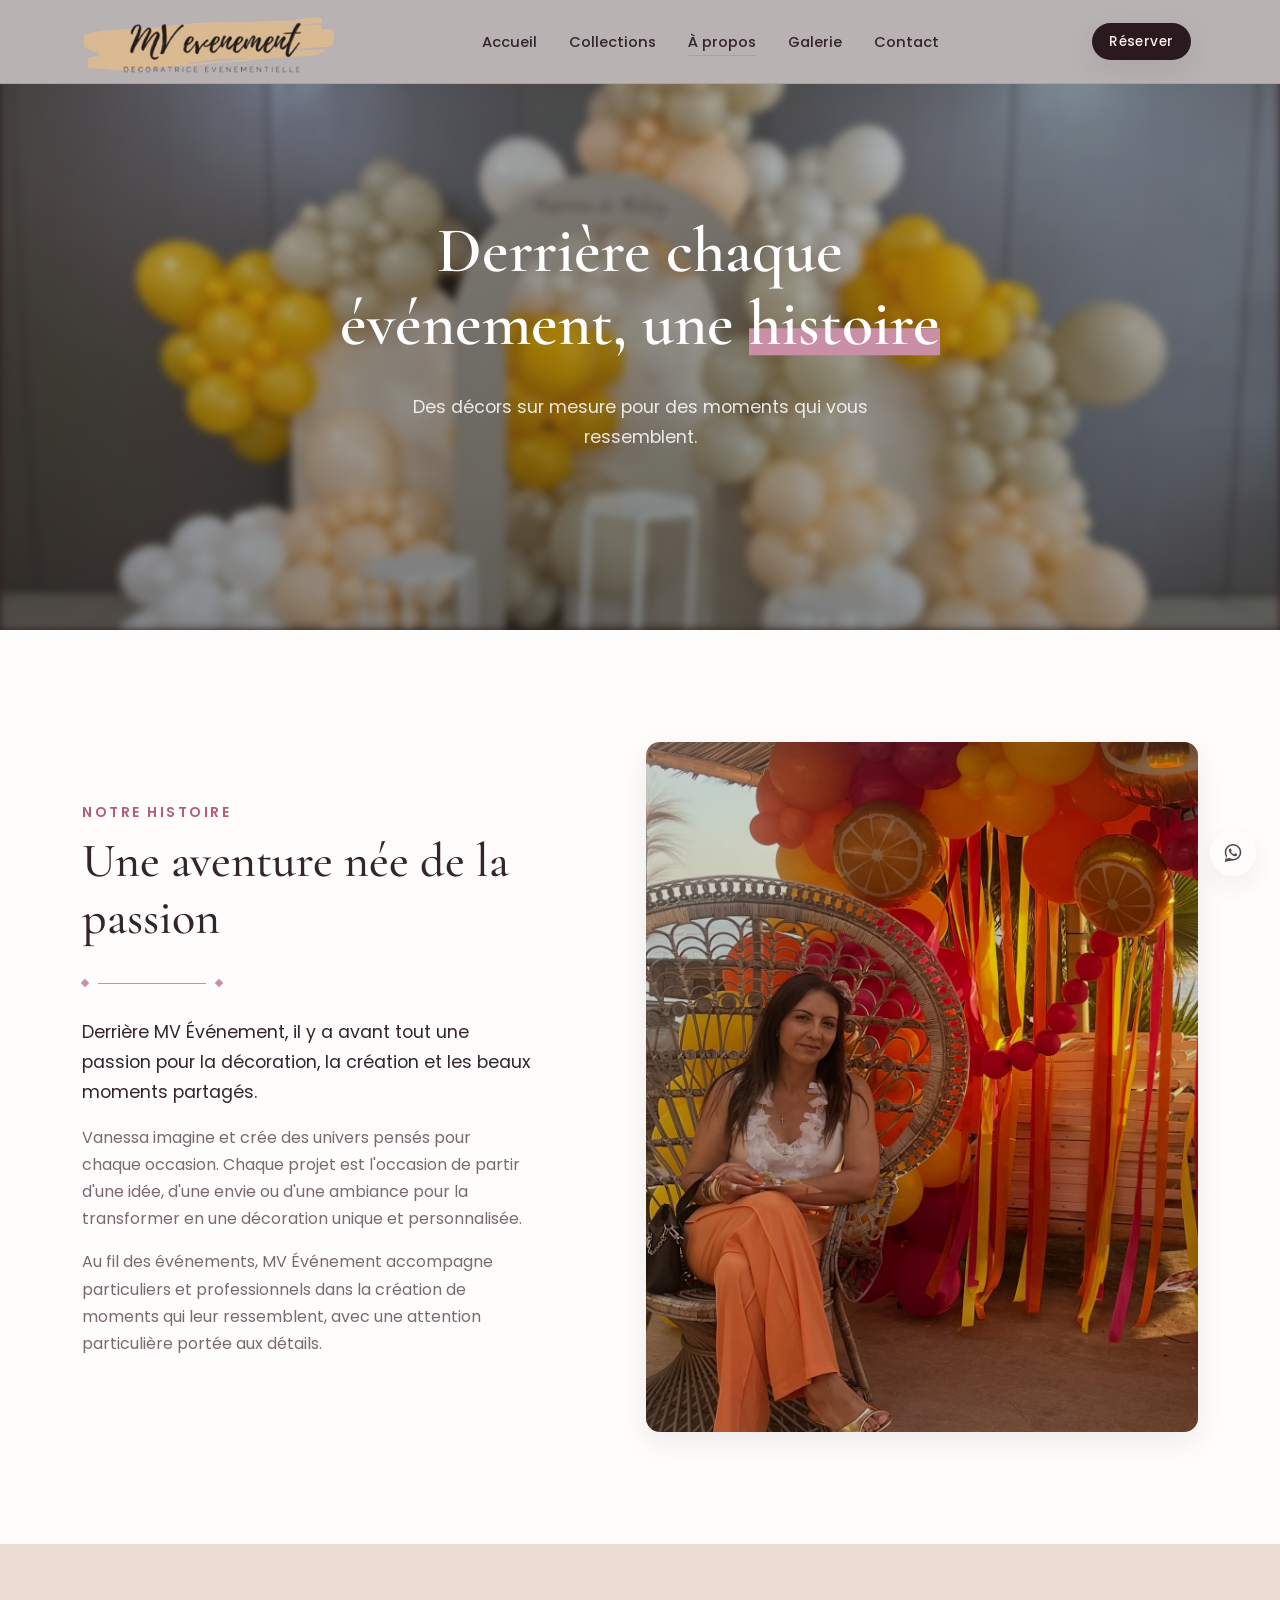
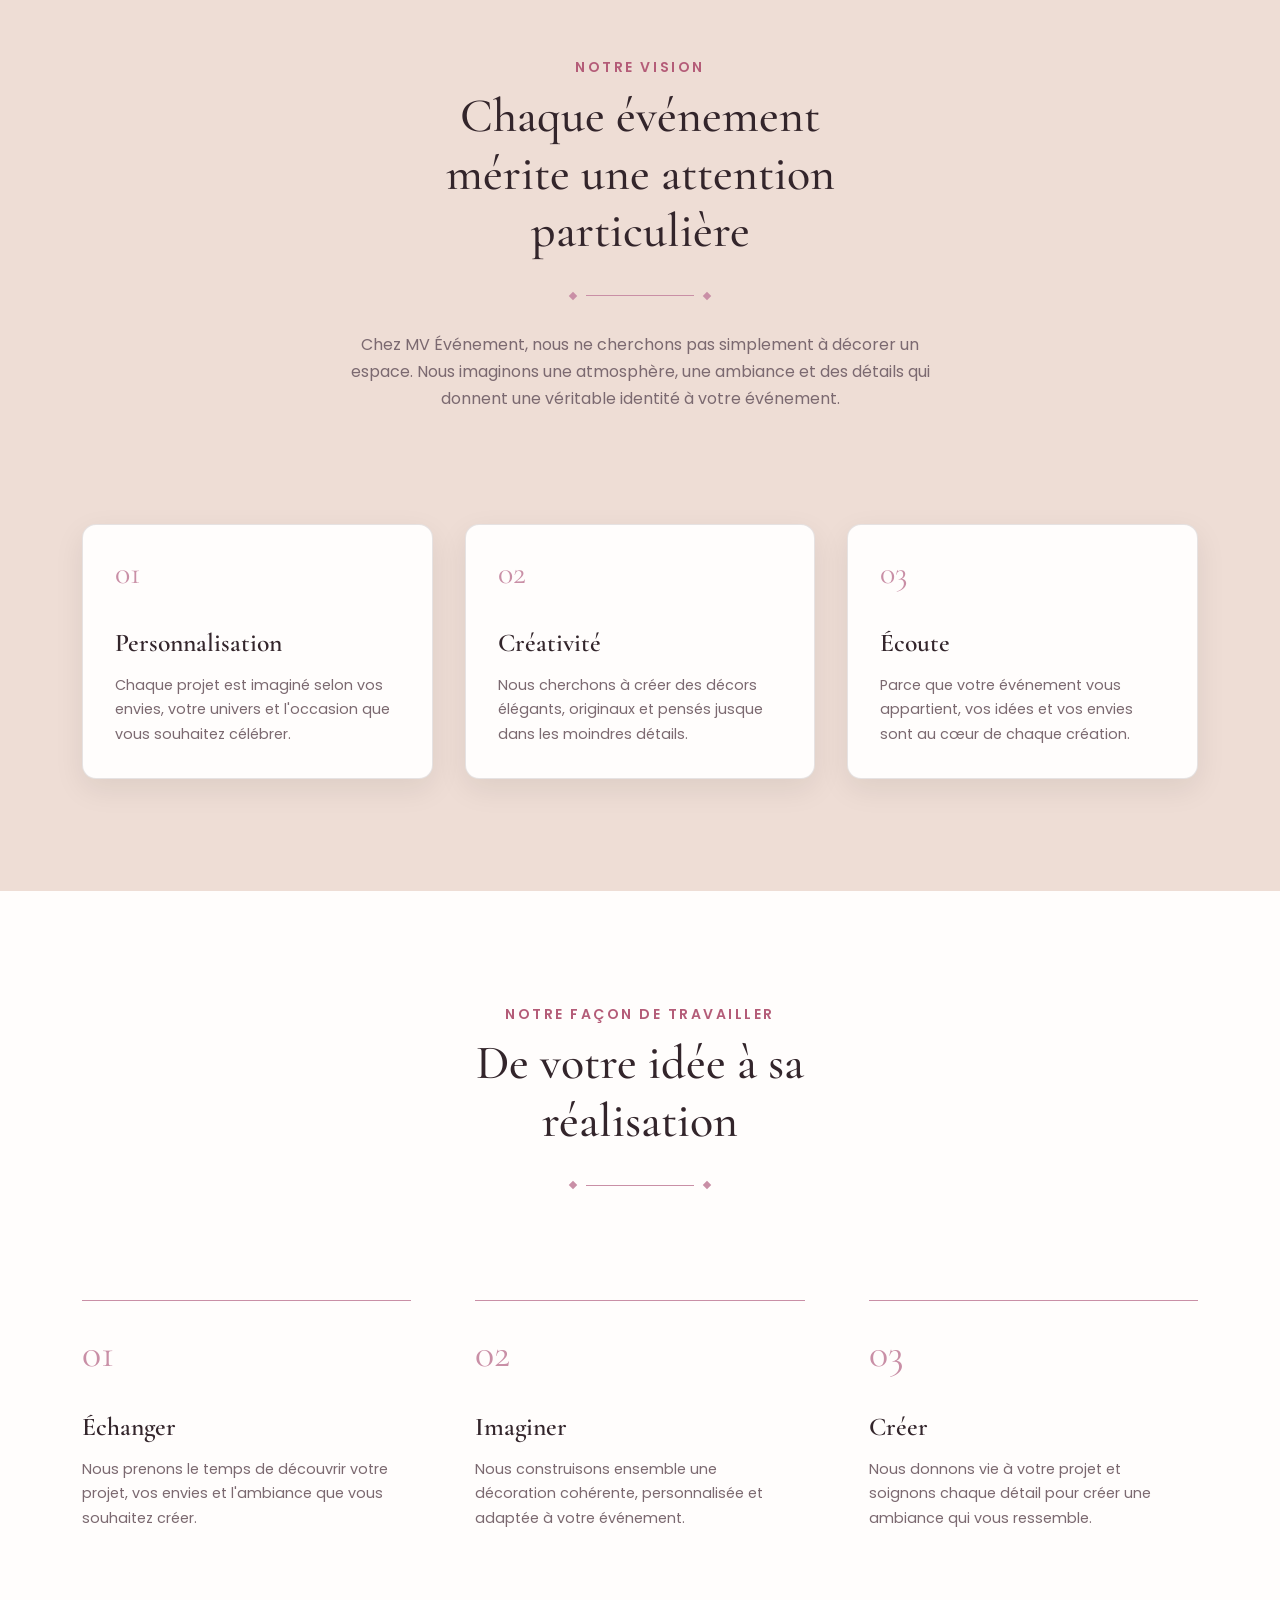
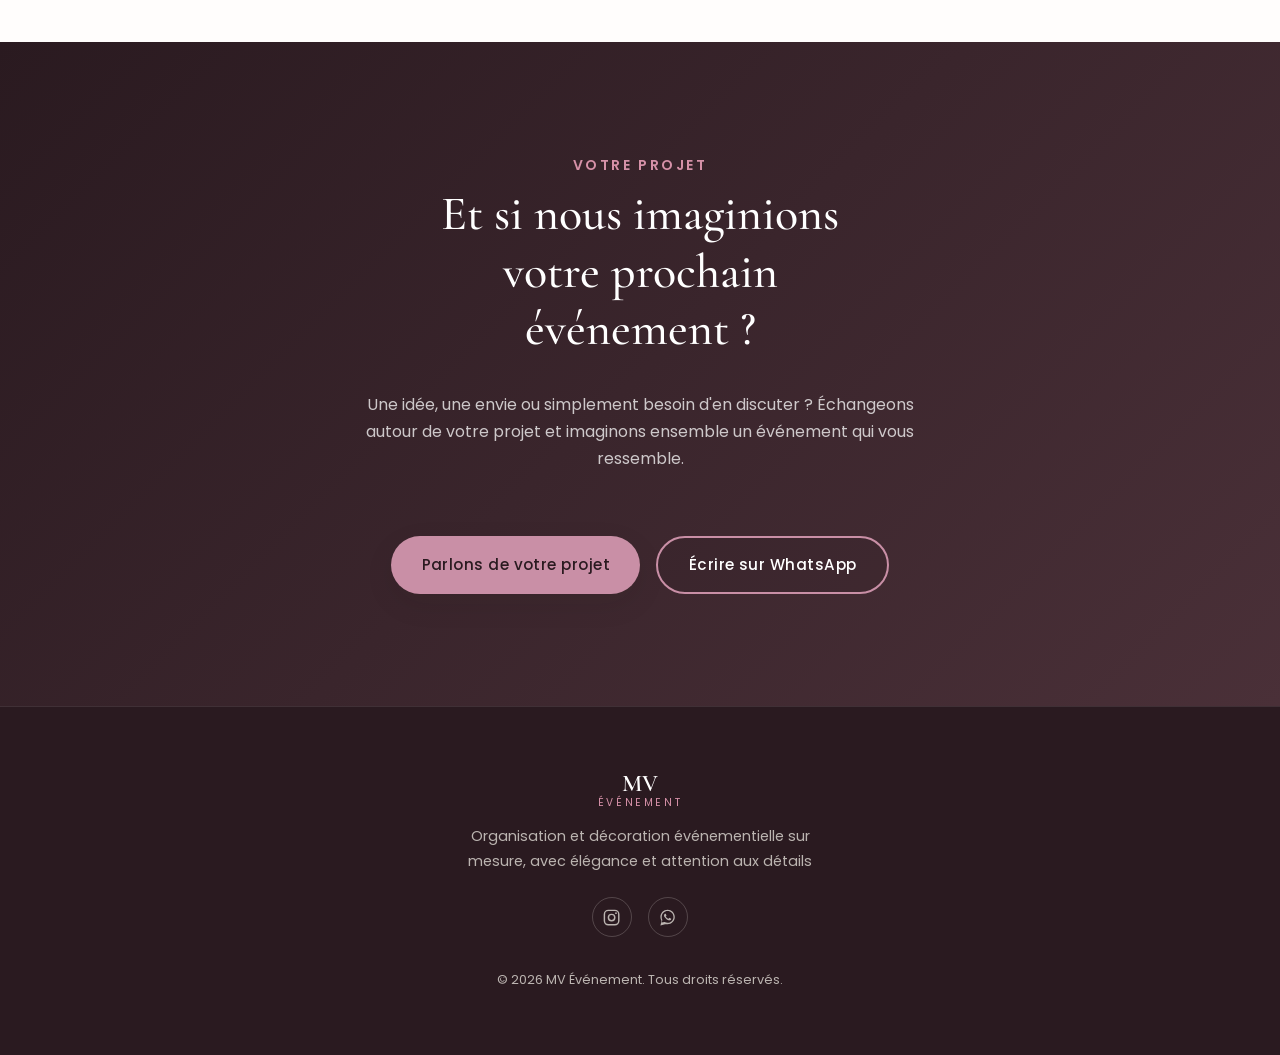
==== commit fae970c5: "added logo to navbar and made it full white" ====
--- a/about.html
+++ b/about.html
@@ -40,7 +40,7 @@
           class="logo"
           aria-label="MV Événement, retour à l'accueil"
         >
-          MV Événement
+          <img src="assets/images/logo.webp" alt="MV événements">
         </a>
 
         <nav class="main-nav" id="main-nav" aria-label="Navigation principale">
--- a/style.css
+++ b/style.css
@@ -312,7 +312,7 @@
   top: 0;
   height: var(--header-height);
   z-index: 500;
-  background: rgba(185, 178, 178, 0.65);
+  background: rgba(185, 178, 178, 1);
   backdrop-filter: blur(10px);
   border-bottom: 1px solid var(--color-border);
 }
@@ -335,7 +335,8 @@
 }
 
 .logo img {
-  height: calc(var(--header-height) - 10px);
+  height: calc(var(--header-height) - 20px);
+  filter: saturate(140%) brightness(85%);
 }
 
 .logo:not(:has(img)) {
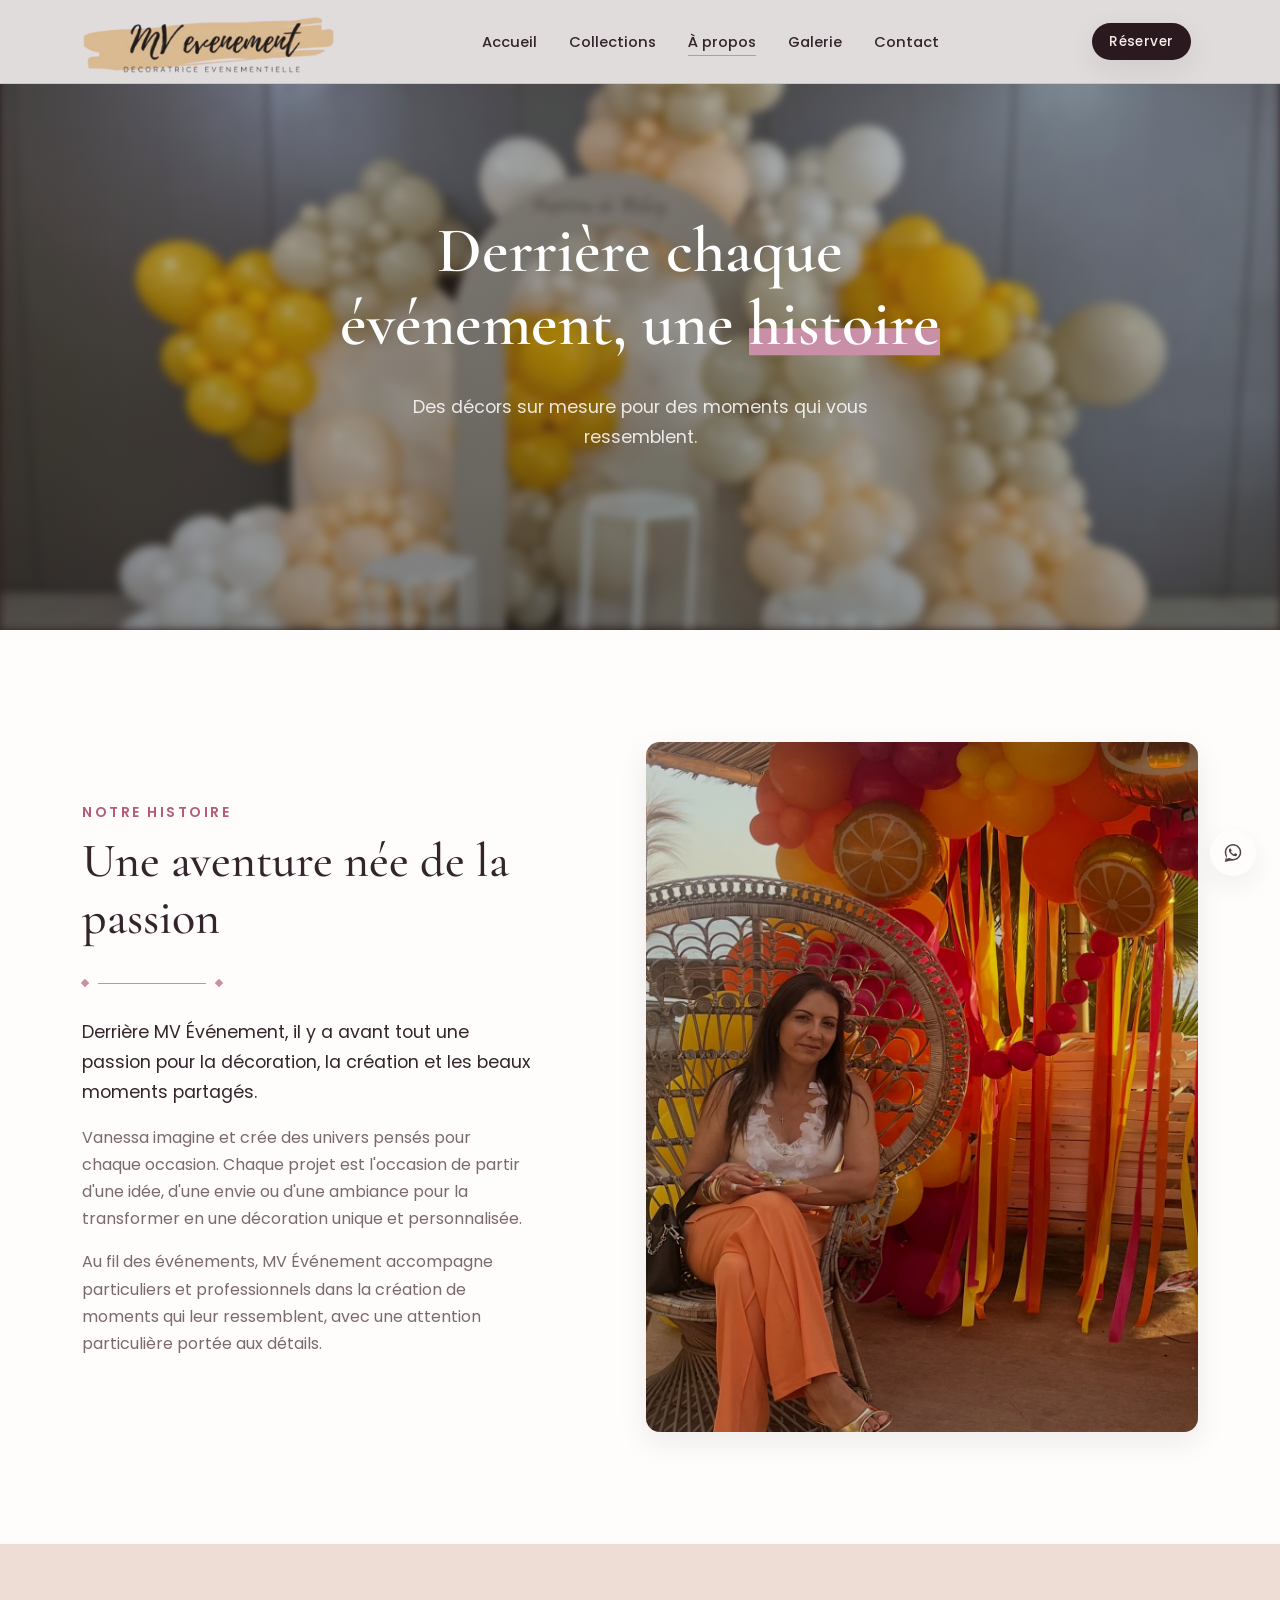
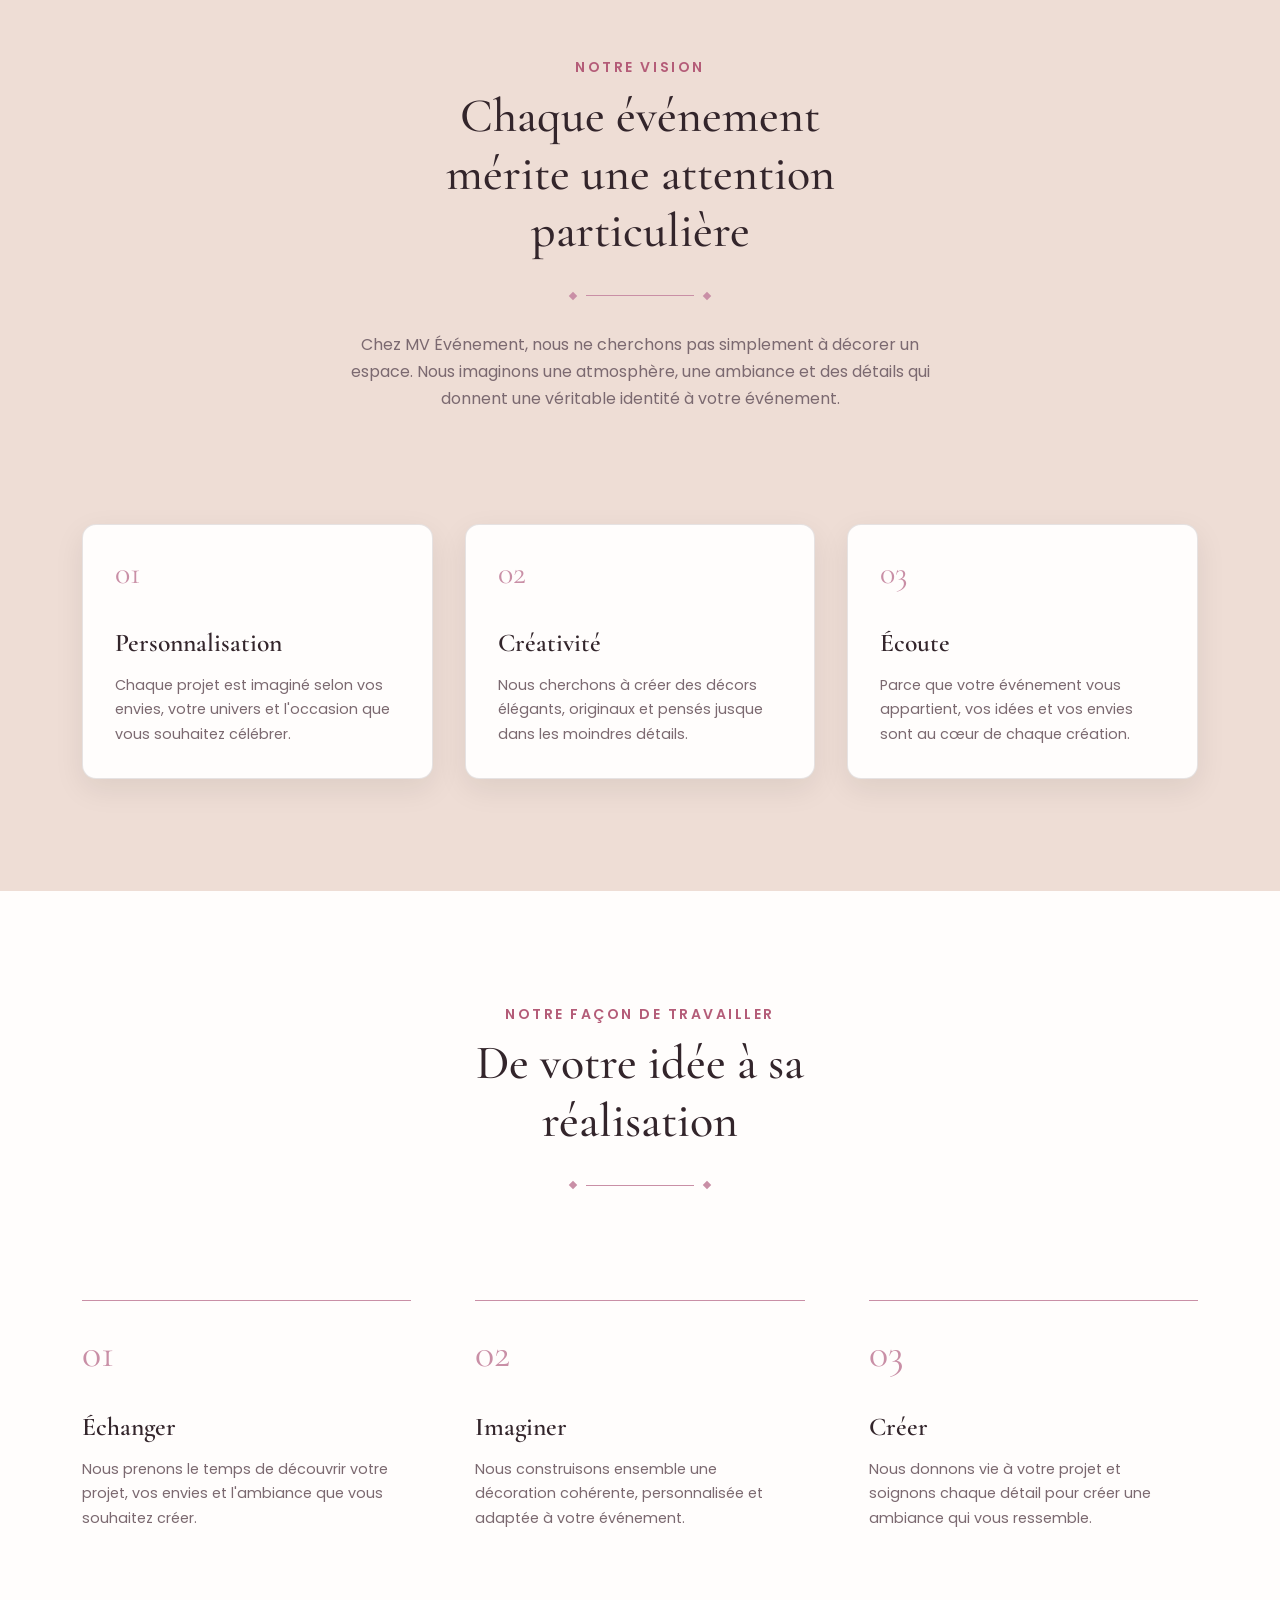
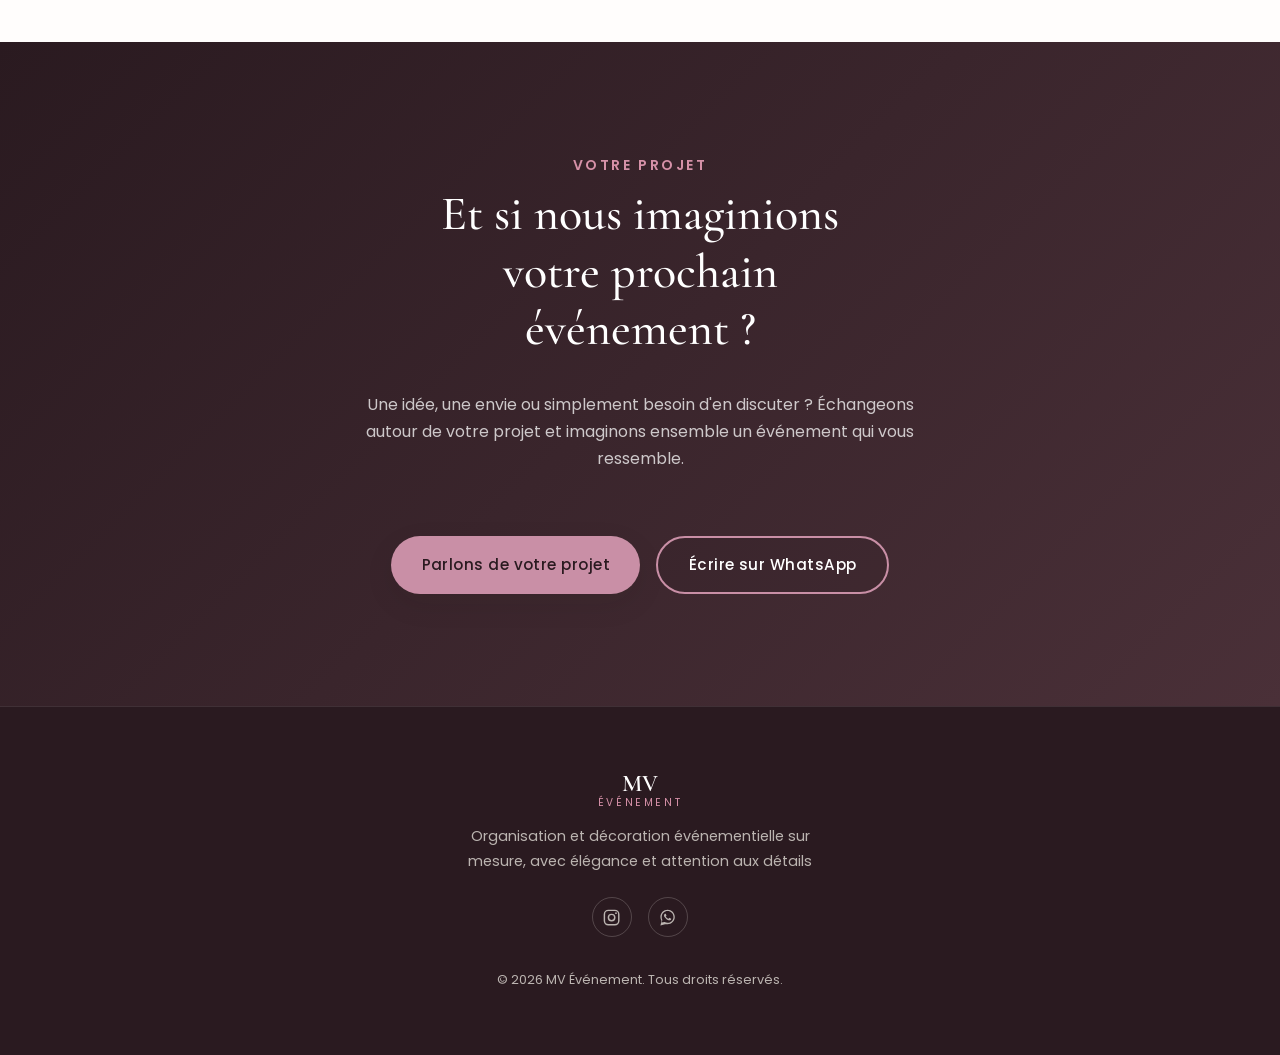
==== commit 7e44e6e9: "added devis page and changed links accordingly" ====
--- a/about.html
+++ b/about.html
@@ -62,7 +62,7 @@
         </nav>
 
         <div class="header__actions">
-          <a href="index.html#contact" class="btn btn--gold btn--small header__cta"
+          <a href="devis.html" class="btn btn--gold btn--small header__cta"
             >Réserver</a
           >
 
--- a/style.css
+++ b/style.css
@@ -312,7 +312,7 @@
   top: 0;
   height: var(--header-height);
   z-index: 500;
-  background: rgba(185, 178, 178, 1);
+  background: rgb(224, 220, 220);
   backdrop-filter: blur(10px);
   border-bottom: 1px solid var(--color-border);
 }
@@ -1188,7 +1188,7 @@
 .gallery__slide img {
   width: 100%;
   height: 100%;
-  object-fit: contain;
+  object-fit: cover;
   background: #96703f42;
 }
 
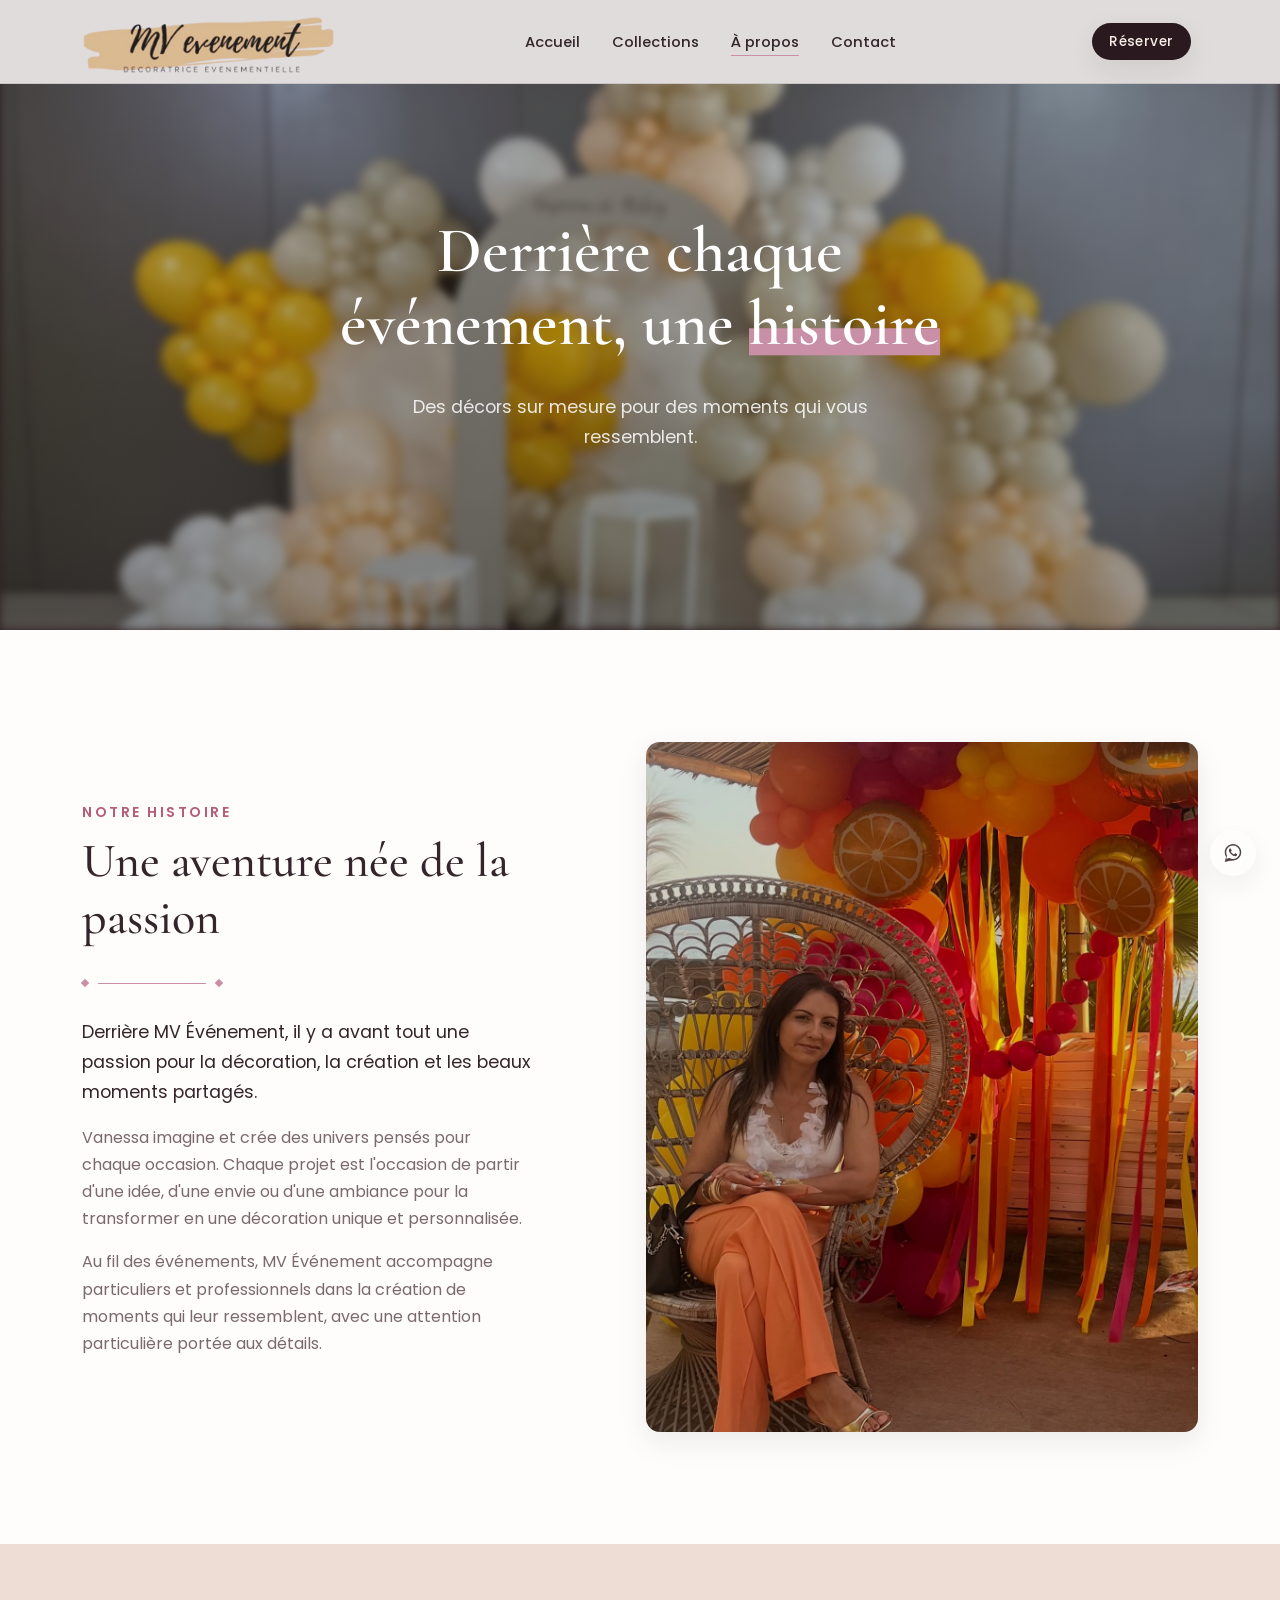
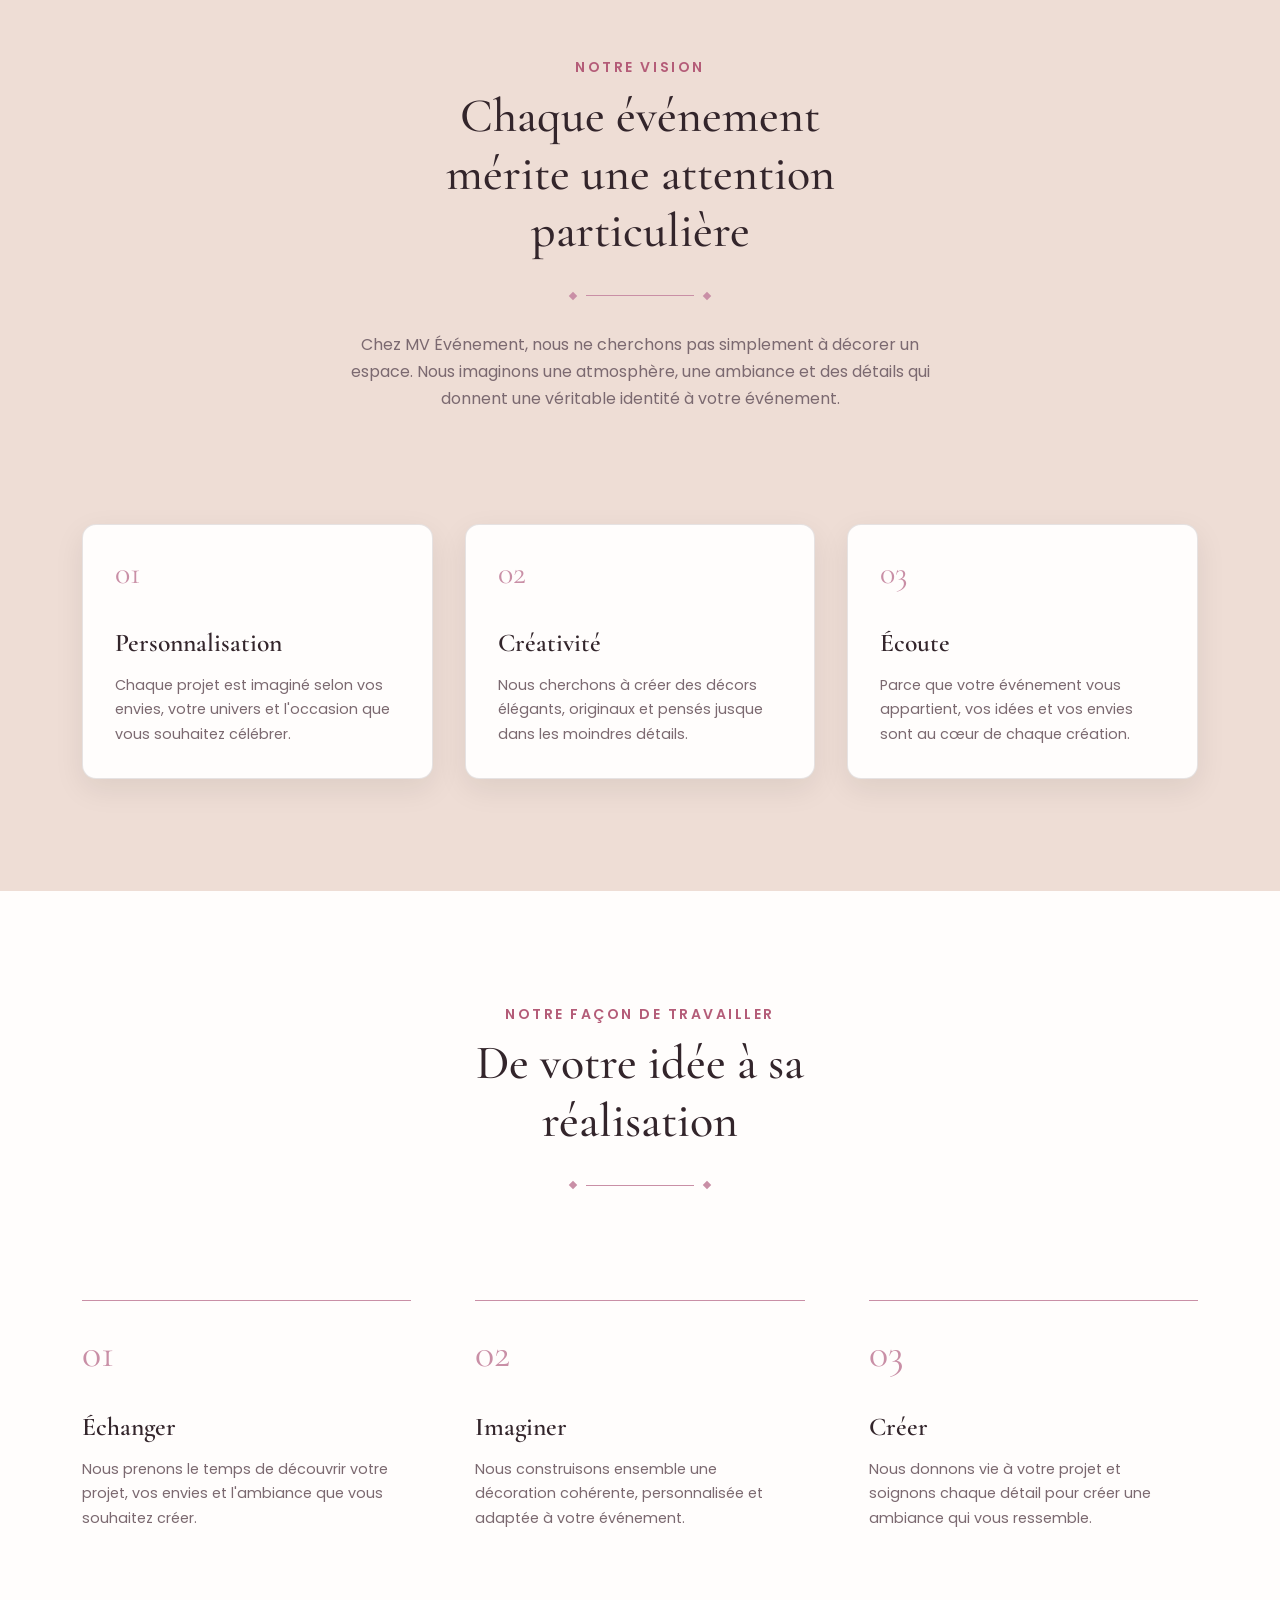
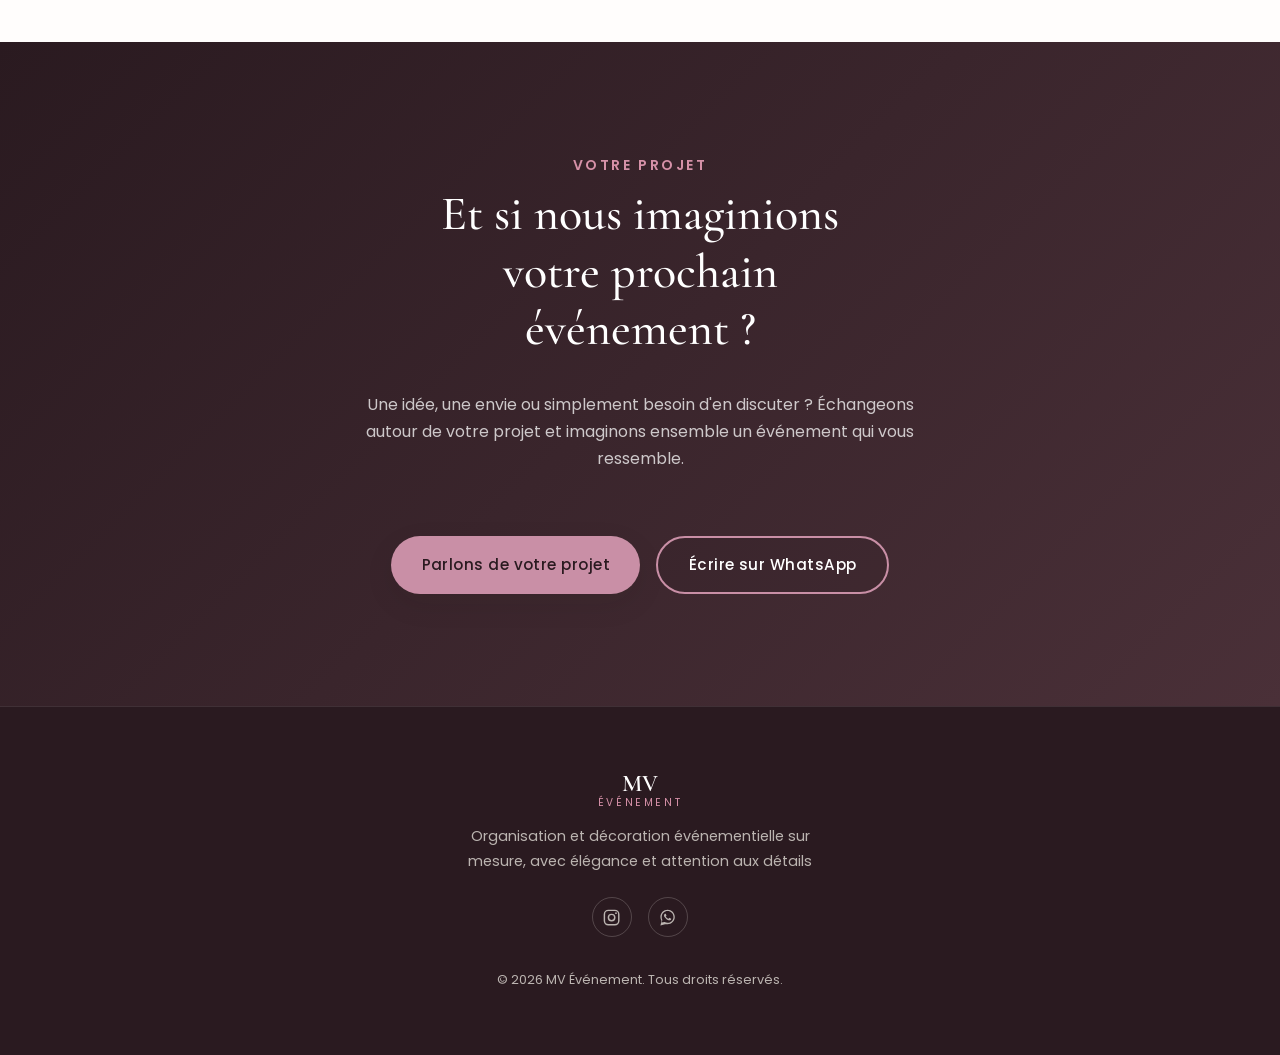
==== commit dad9d512: "collections v1 without pictures" ====
--- a/about.html
+++ b/about.html
@@ -47,16 +47,13 @@
           <ul class="main-nav__list">
             <li><a href="index.html" class="main-nav__link">Accueil</a></li>
             <li>
-              <a href="index.html#collections" class="main-nav__link">Collections</a>
+              <a href="collections.html" class="main-nav__link">Collections</a>
             </li>
             <li>
               <a href="about.html" class="main-nav__link" aria-current="page">À propos</a>
             </li>
             <li>
-              <a href="index.html#galerie" class="main-nav__link">Galerie</a>
-            </li>
-            <li>
-              <a href="index.html#contact" class="main-nav__link">Contact</a>
+              <a href="contact.html" class="main-nav__link">Contact</a>
             </li>
           </ul>
         </nav>
--- a/style.css
+++ b/style.css
@@ -378,6 +378,10 @@
   display: flex;
   gap: var(--space-md);
 }
+
+  .main-nav__cta-item {
+    display: none;
+  }
 
 .main-nav__link {
   font-size: 0.92rem;
@@ -1440,6 +1444,10 @@
     text-align: center;
   }
 
+  .main-nav__cta-item {
+    display: block;
+  }
+
   .header__cta {
     display: none;
   }
@@ -1855,3 +1863,600 @@
 .site-footer__brand .logo__sub {
   color: var(--color-gold-light);
 }
+
+/* ==========================================================================
+   DEMANDE DE DEVIS
+   À coller tout en bas de style.css, EN REMPLACEMENT du bloc
+   « DEMANDE DE DEVIS » existant (.devis__section / .devis__form-wrapper).
+   ========================================================================== */
+
+.devis__section {
+  display: flex;
+  flex-direction: column;
+  align-items: center;
+  background: var(--color-cream);
+  padding-top: calc(var(--header-height) + var(--space-lg));
+}
+
+.devis__intro {
+  max-width: 52ch;
+  margin: var(--space-sm) auto var(--space-lg);
+  text-align: center;
+  color: var(--color-text-muted);
+}
+
+/* ---------- Carte : image + formulaire ---------- */
+
+.devis__form-wrapper {
+  display: grid;
+  grid-template-columns: 0.8fr 1.2fr;
+  width: min(100% - 2 * var(--space-md), 1080px);
+  background: var(--color-surface);
+  border: 1px solid var(--color-border);
+  border-radius: var(--radius-md);
+  box-shadow: var(--shadow-soft);
+  overflow: hidden;
+}
+
+.devis__image {
+  width: 100%;
+  height: 100%;
+  min-height: 320px;
+  object-fit: cover;
+  background: linear-gradient(
+    135deg,
+    var(--color-gold-light),
+    var(--color-cream-dark)
+  );
+}
+
+/* ---------- Formulaire ---------- */
+
+.devis {
+  display: flex;
+  flex-direction: column;
+  gap: var(--space-sm);
+  padding: var(--space-md);
+}
+
+.devis__required-note {
+  font-size: 0.8rem;
+  color: var(--color-text-muted);
+}
+
+.devis__row {
+  display: grid;
+  grid-template-columns: 1fr 1fr;
+  gap: var(--space-sm);
+}
+
+.devis__field {
+  display: flex;
+  flex-direction: column;
+  gap: 0.35rem;
+  min-width: 0;
+}
+
+.devis__label {
+  font-size: 0.85rem;
+  font-weight: 500;
+  color: var(--color-text);
+}
+
+.devis__label span,
+.devis__consent span span,
+.devis__required-note span {
+  color: var(--color-burgundy);
+}
+
+.devis input[type="text"],
+.devis input[type="tel"],
+.devis input[type="date"],
+.devis input[type="email"],
+.devis select,
+.devis textarea {
+  width: 100%;
+  font: inherit;
+  font-size: 0.95rem;
+  color: var(--color-text);
+  background: var(--color-cream);
+  border: 1px solid var(--color-border);
+  border-radius: var(--radius-sm);
+  padding: 0.75em 1em;
+  transition:
+    border-color var(--transition-fast),
+    background var(--transition-fast);
+}
+
+.devis textarea {
+  resize: vertical;
+  min-height: 7rem;
+}
+
+.devis input::placeholder,
+.devis textarea::placeholder {
+  color: var(--color-text-muted);
+  opacity: 0.7;
+}
+
+.devis input:hover,
+.devis select:hover,
+.devis textarea:hover {
+  border-color: var(--color-gold);
+}
+
+.devis input:focus-visible,
+.devis select:focus-visible,
+.devis textarea:focus-visible {
+  outline: 2px solid var(--color-gold-dark);
+  outline-offset: 2px;
+  background: var(--color-white);
+}
+
+/* Erreur : seulement une fois que la personne a touché au champ */
+.devis input:user-invalid,
+.devis select:user-invalid,
+.devis textarea:user-invalid {
+  border-color: var(--color-burgundy);
+}
+
+/* ---------- Consentement ---------- */
+
+.devis__consent {
+  display: flex;
+  align-items: flex-start;
+  gap: 0.7rem;
+  font-size: 0.82rem;
+  line-height: 1.5;
+  color: var(--color-text-muted);
+  cursor: pointer;
+}
+
+.devis__consent input {
+  flex-shrink: 0;
+  width: 1.1rem;
+  height: 1.1rem;
+  margin-top: 0.2rem;
+  accent-color: var(--color-gold-dark);
+  cursor: pointer;
+}
+
+.devis__consent a {
+  color: var(--color-gold-dark);
+  text-decoration: underline;
+  text-underline-offset: 3px;
+}
+
+.devis__consent a:hover {
+  color: var(--color-burgundy);
+}
+
+/* ---------- Bouton ---------- */
+
+.devis__submit {
+  align-self: flex-start;
+  justify-content: center;
+  margin: var(--space-xs) 0 0;
+}
+
+/* ---------- Responsive ---------- */
+
+@media (max-width: 860px) {
+  .devis__form-wrapper {
+    grid-template-columns: 1fr;
+  }
+
+  .devis__image {
+    height: 220px;
+    min-height: 0;
+  }
+}
+
+@media (max-width: 560px) {
+  .devis__row {
+    grid-template-columns: 1fr;
+  }
+
+  .devis {
+    padding: var(--space-sm);
+  }
+
+  .devis__submit {
+    align-self: stretch;
+  }
+}
+
+/* ==========================================================================
+   PAGE CONTACT — FAQ
+   À coller tout en bas de style.css (après le bloc « DEMANDE DE DEVIS »).
+   Le formulaire réutilise les classes .devis__* déjà présentes.
+   ========================================================================== */
+
+.faq {
+  background: var(--color-cream-dark);
+}
+
+.faq__header {
+  display: flex;
+  flex-direction: column;
+  align-items: center;
+  text-align: center;
+}
+
+.faq .eyebrow {
+  color: var(--color-burgundy);
+  padding: 0.35em 1.1em;
+  border-radius: var(--radius-full);
+  background: rgba(255, 253, 252, 0.7);
+  margin-bottom: var(--space-sm);
+}
+
+.faq__subtitle {
+  margin-top: var(--space-sm);
+  color: var(--color-gold-dark);
+  font-size: 1.1rem;
+}
+
+/* ---------- Liste ---------- */
+
+.faq__list {
+  display: grid;
+  gap: 0.8rem;
+  width: min(100% - 2 * var(--space-md), 780px);
+  margin: var(--space-lg) auto 0;
+}
+
+.faq__item {
+  background: var(--color-surface);
+  border: 1px solid var(--color-border);
+  border-radius: var(--radius-md);
+  transition:
+    background var(--transition-mid),
+    border-color var(--transition-mid),
+    box-shadow var(--transition-mid);
+}
+
+.faq__item:hover {
+  border-color: var(--color-gold);
+}
+
+.faq__item[open] {
+  background: var(--color-cream);
+  border-color: var(--color-gold);
+  box-shadow: var(--shadow-soft);
+}
+
+/* ---------- Question (summary natif : clavier + lecteurs d'écran OK) ---------- */
+
+.faq__question {
+  display: flex;
+  align-items: center;
+  justify-content: space-between;
+  gap: var(--space-sm);
+  padding: 1.1rem 1.4rem;
+  cursor: pointer;
+  list-style: none;
+  font-family: var(--font-display);
+  font-size: 1.3rem;
+  font-weight: 600;
+  line-height: 1.3;
+  color: var(--color-text);
+  border-radius: var(--radius-md);
+}
+
+.faq__question::-webkit-details-marker {
+  display: none;
+}
+
+.faq__question:focus-visible {
+  outline: 2px solid var(--color-gold-dark);
+  outline-offset: 3px;
+}
+
+.faq__icon {
+  flex-shrink: 0;
+  width: 36px;
+  height: 36px;
+  display: flex;
+  align-items: center;
+  justify-content: center;
+  border-radius: 50%;
+  border: 1px solid var(--color-border);
+  color: var(--color-gold-dark);
+  transition:
+    transform var(--transition-mid),
+    background var(--transition-mid),
+    color var(--transition-mid),
+    border-color var(--transition-mid);
+}
+
+.faq__icon svg {
+  width: 18px;
+  height: 18px;
+}
+
+.faq__item:hover .faq__icon {
+  border-color: var(--color-gold);
+}
+
+.faq__item[open] .faq__icon {
+  transform: rotate(180deg);
+  background: var(--color-gold-dark);
+  border-color: var(--color-gold-dark);
+  color: var(--color-white);
+}
+
+/* ---------- Réponse ---------- */
+
+.faq__answer {
+  padding: 0 1.4rem 1.3rem;
+  color: var(--color-text-muted);
+  font-size: 0.95rem;
+  line-height: 1.75;
+  max-width: 64ch;
+}
+
+.faq__answer a {
+  color: var(--color-gold-dark);
+  text-decoration: underline;
+  text-underline-offset: 3px;
+}
+
+.faq__answer a:hover {
+  color: var(--color-burgundy);
+}
+
+.faq__item[open] .faq__answer {
+  animation: faq-reveal 0.35s ease both;
+}
+
+@keyframes faq-reveal {
+  from {
+    opacity: 0;
+    transform: translateY(-6px);
+  }
+  to {
+    opacity: 1;
+    transform: translateY(0);
+  }
+}
+
+/* ---------- Lien de fin ---------- */
+
+.faq__more {
+  margin-top: var(--space-md);
+  text-align: center;
+  color: var(--color-text-muted);
+}
+
+.faq__more a {
+  color: var(--color-text);
+  font-weight: 500;
+  text-decoration: underline;
+  text-underline-offset: 4px;
+  transition: color var(--transition-fast);
+}
+
+.faq__more a:hover {
+  color: var(--color-gold-dark);
+}
+
+/* ---------- Mobile ---------- */
+
+@media (max-width: 560px) {
+  .faq__question {
+    padding: 1rem;
+    font-size: 1.15rem;
+  }
+
+  .faq__answer {
+    padding: 0 1rem 1.1rem;
+  }
+
+  .faq__icon {
+    width: 32px;
+    height: 32px;
+  }
+}
+
+/* ==========================================================================
+   PAGE NOS COLLECTIONS — onglets de filtrage + galerie
+   À coller tout en bas de style.css (ou à garder en fichier séparé
+   chargé après style.css, comme dans collections.html).
+   ========================================================================== */
+
+/* Hero un peu plus court que celui des autres pages */
+.hero--compact {
+  min-height: 48svh;
+  padding-bottom: var(--space-md);
+}
+
+/* ---------- Barre d'onglets (collée sous le header) ---------- */
+
+.filters {
+  position: sticky;
+  top: var(--header-height);
+  z-index: 100;
+  background: var(--color-surface);
+  border-bottom: 1px solid var(--color-border);
+}
+
+.filters__list {
+  display: flex;
+  max-width: var(--container-width);
+  margin-inline: auto;
+  overflow-x: auto;
+  scrollbar-width: none;
+  scroll-snap-type: x proximity;
+}
+
+.filters__list::-webkit-scrollbar {
+  display: none;
+}
+
+.filters__tab {
+  flex: 1 0 auto;
+  scroll-snap-align: center;
+  padding: 1.1rem 1.5rem;
+  font-size: 0.82rem;
+  font-weight: 600;
+  letter-spacing: 0.12em;
+  text-transform: uppercase;
+  white-space: nowrap;
+  color: var(--color-text-muted);
+  border-bottom: 3px solid transparent;
+  transition:
+    color var(--transition-fast),
+    border-color var(--transition-fast);
+}
+
+.filters__tab:hover {
+  color: var(--color-text);
+}
+
+.filters__tab[aria-selected="true"] {
+  color: var(--color-ink);
+  border-bottom-color: var(--color-gold-dark);
+}
+
+.filters__tab:focus-visible {
+  outline-offset: -4px;
+}
+
+/* ---------- Galerie ---------- */
+
+.collection {
+  background: var(--color-cream);
+  padding-block: var(--space-lg) var(--space-xl);
+}
+
+.collection__intro {
+  text-align: center;
+  max-width: 56ch;
+  margin: 0 auto var(--space-lg);
+  color: var(--color-text-muted);
+  min-height: 3.4em;
+}
+
+.collection__grid {
+  display: grid;
+  grid-template-columns: 1fr;
+  gap: var(--space-sm);
+}
+
+@media (min-width: 700px) {
+  .collection__grid {
+    grid-template-columns: repeat(2, 1fr);
+    gap: var(--space-md);
+  }
+}
+
+@media (min-width: 1000px) {
+  .collection__grid {
+    grid-template-columns: repeat(3, 1fr);
+  }
+}
+
+.collection__item {
+  position: relative;
+  aspect-ratio: 4 / 5;
+  border-radius: var(--radius-md);
+  overflow: hidden;
+  background: linear-gradient(
+    135deg,
+    var(--color-gold-light),
+    var(--color-cream-dark)
+  );
+  box-shadow: var(--shadow-soft);
+}
+
+.collection__item[hidden] {
+  display: none;
+}
+
+.collection__item img {
+  width: 100%;
+  height: 100%;
+  object-fit: cover;
+  transition: transform 0.6s ease;
+}
+
+.collection__item:hover img {
+  transform: scale(1.04);
+}
+
+/* Étiquette de la prestation, visible sur la vue « Tout » */
+.collection__tag {
+  position: absolute;
+  inset: auto var(--space-sm) var(--space-sm) auto;
+  padding: 0.3em 0.9em;
+  border-radius: var(--radius-full);
+  background: rgba(255, 253, 252, 0.9);
+  backdrop-filter: blur(6px);
+  font-size: 0.72rem;
+  font-weight: 500;
+  color: var(--color-text);
+}
+
+.collection[data-active]:not([data-active="all"]) .collection__tag {
+  display: none;
+}
+
+/* Image manquante : on affiche un petit motif à la place */
+.collection__item.is-placeholder::after {
+  content: "✦";
+  position: absolute;
+  inset: 0;
+  display: flex;
+  align-items: center;
+  justify-content: center;
+  font-size: 2.5rem;
+  color: var(--color-cream);
+}
+
+/* Animation seulement quand on change de filtre (réponse à l'action) */
+.collection__item.is-entering {
+  animation: collection-enter 0.45s ease both;
+}
+
+@keyframes collection-enter {
+  from {
+    opacity: 0;
+    transform: translateY(14px);
+  }
+  to {
+    opacity: 1;
+    transform: translateY(0);
+  }
+}
+
+@media (prefers-reduced-motion: reduce) {
+  .collection__item.is-entering {
+    animation: none;
+  }
+}
+
+/* ---------- Appel à l'action ---------- */
+
+.collection__cta {
+  display: flex;
+  flex-direction: column;
+  align-items: center;
+  gap: var(--space-sm);
+  margin-top: var(--space-lg);
+  text-align: center;
+  color: var(--color-text-muted);
+}
+
+.collection__cta .btn {
+  margin: 0;
+}
+
+/* ---------- Mobile ---------- */
+
+@media (max-width: 560px) {
+  .filters__tab {
+    padding: 1rem 1.1rem;
+    font-size: 0.75rem;
+  }
+}
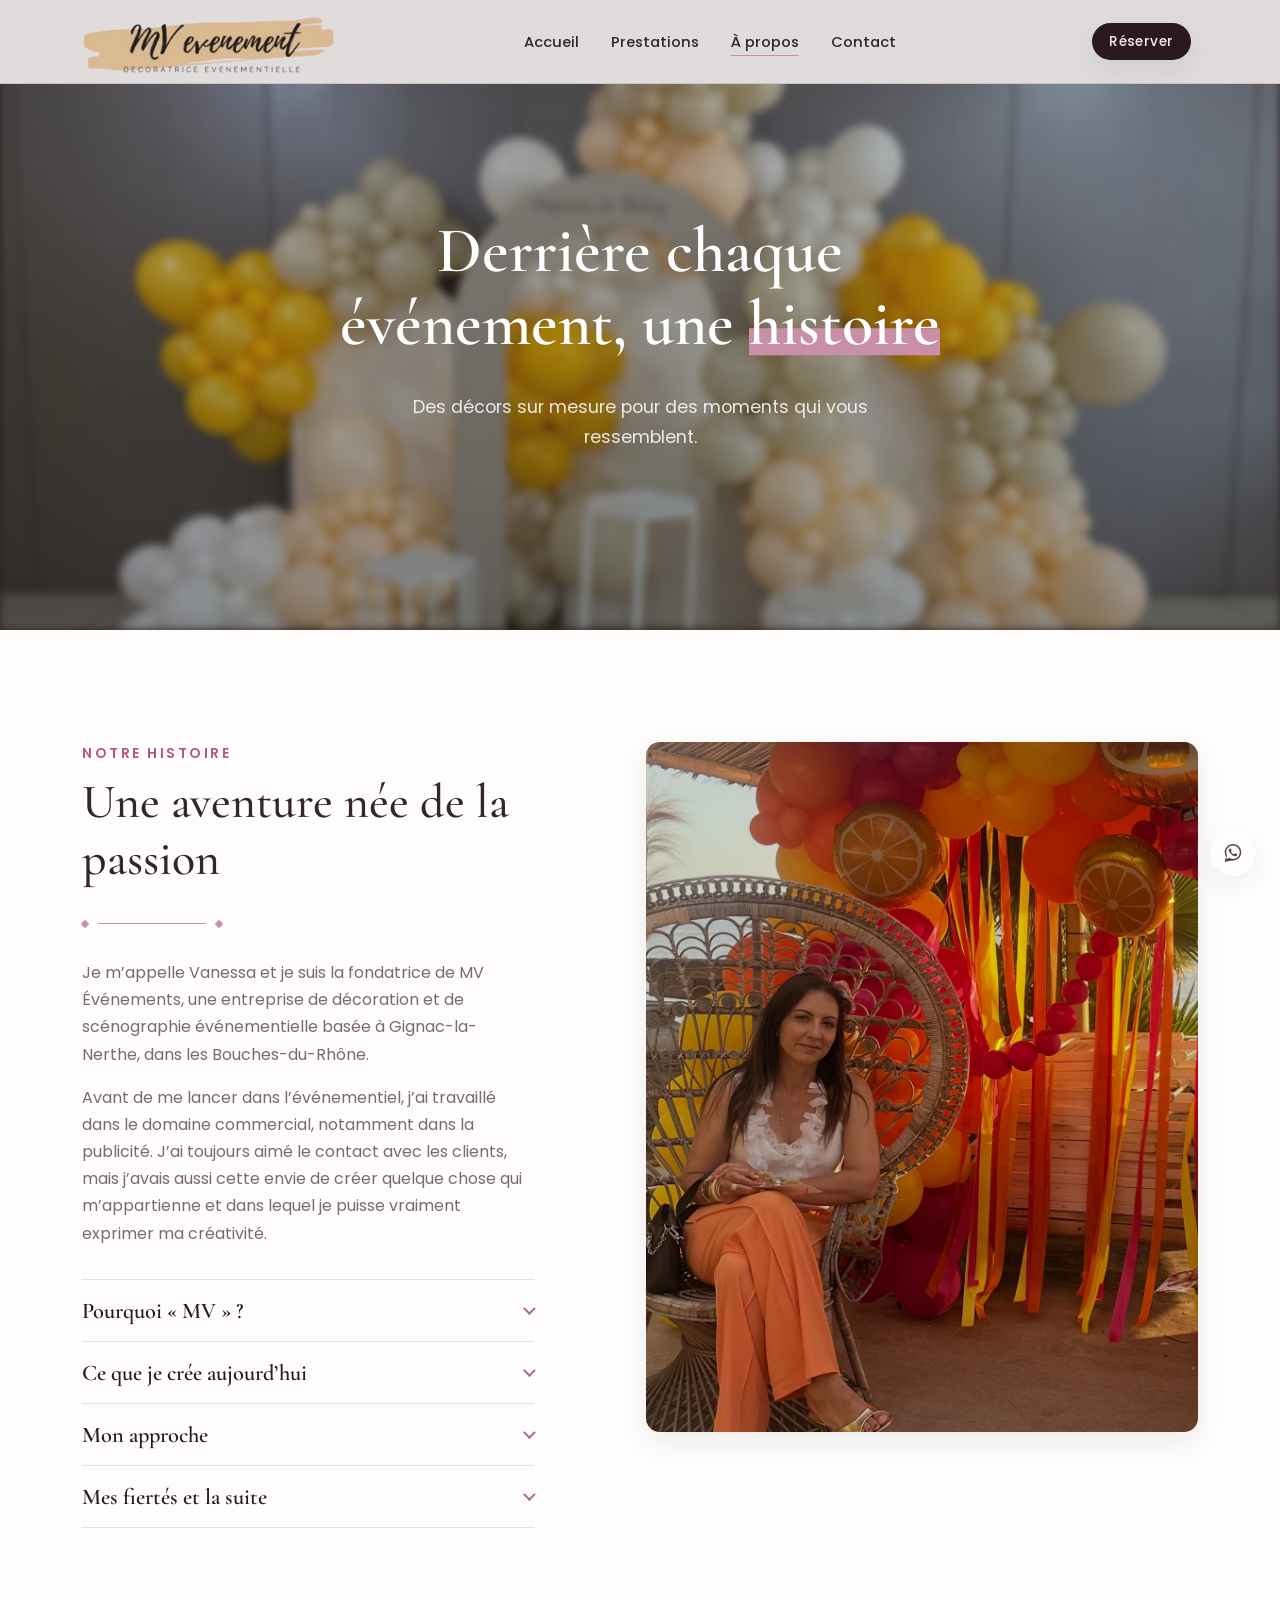
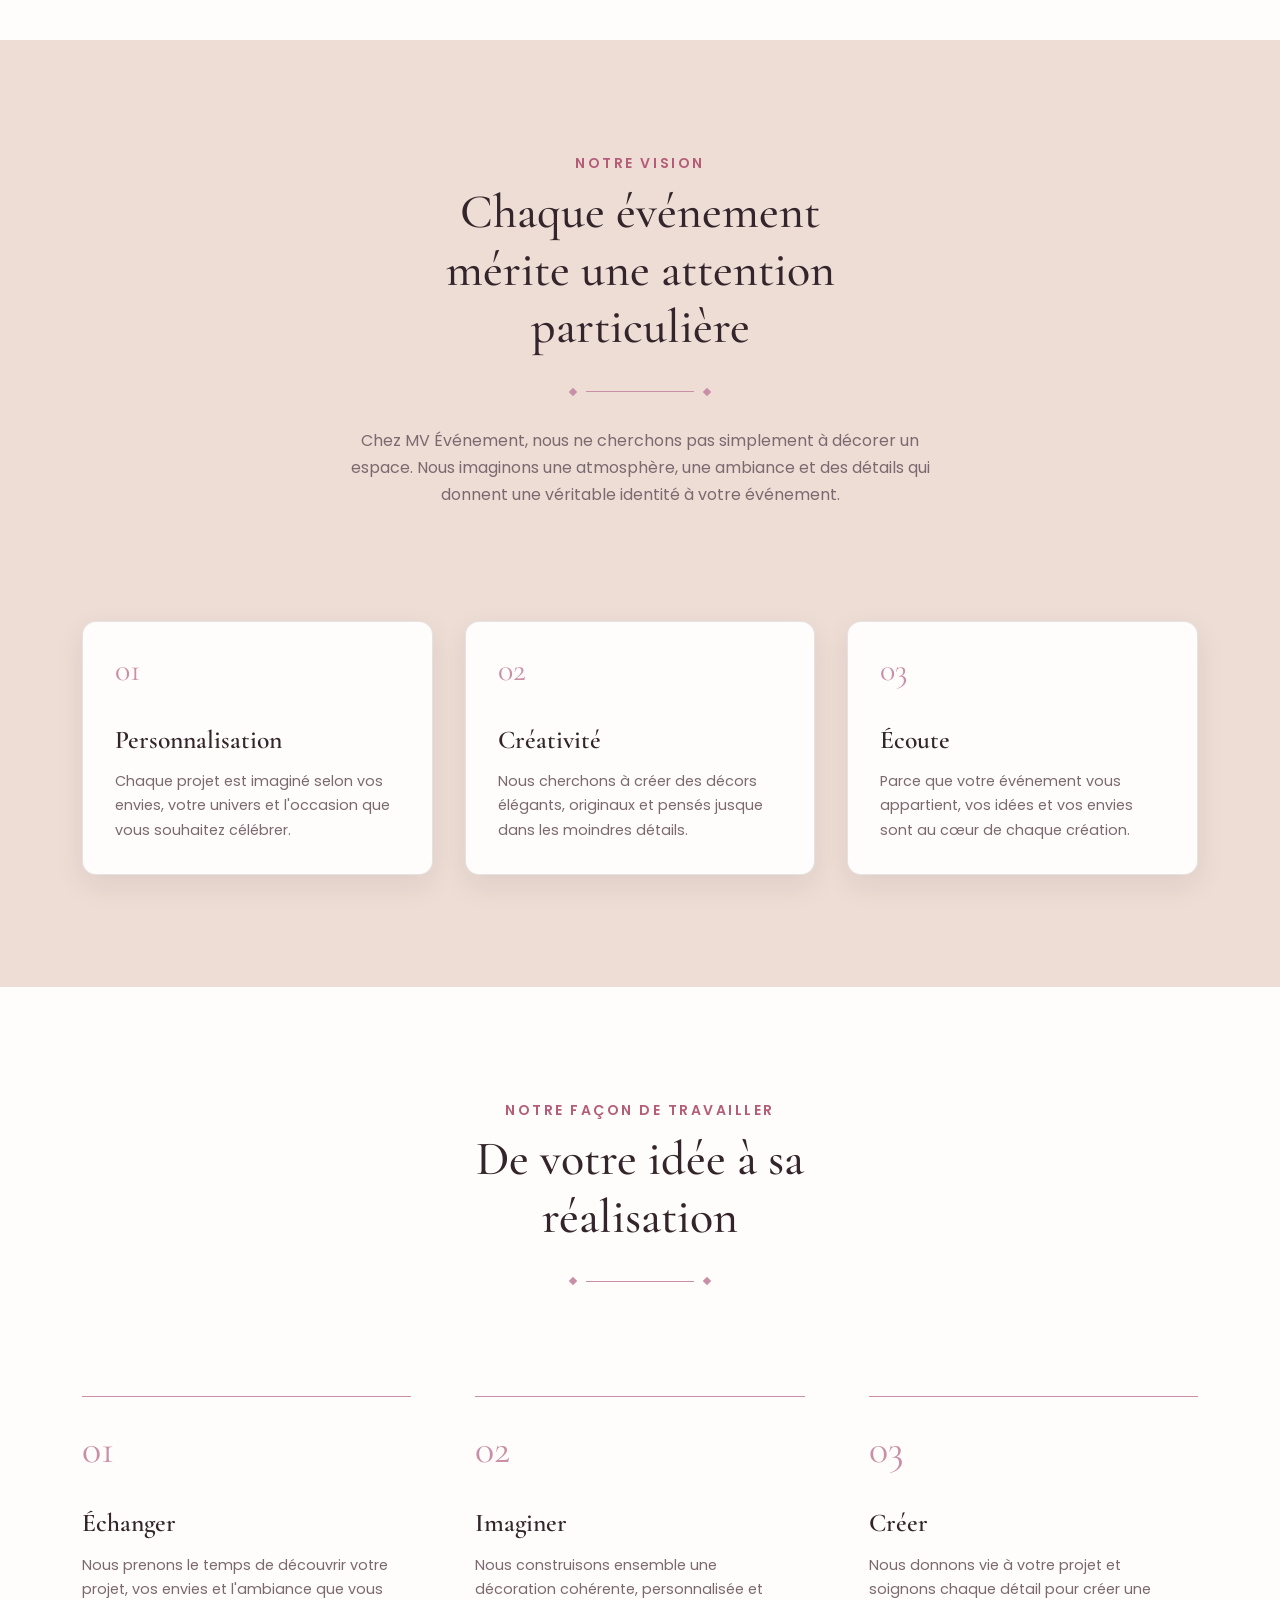
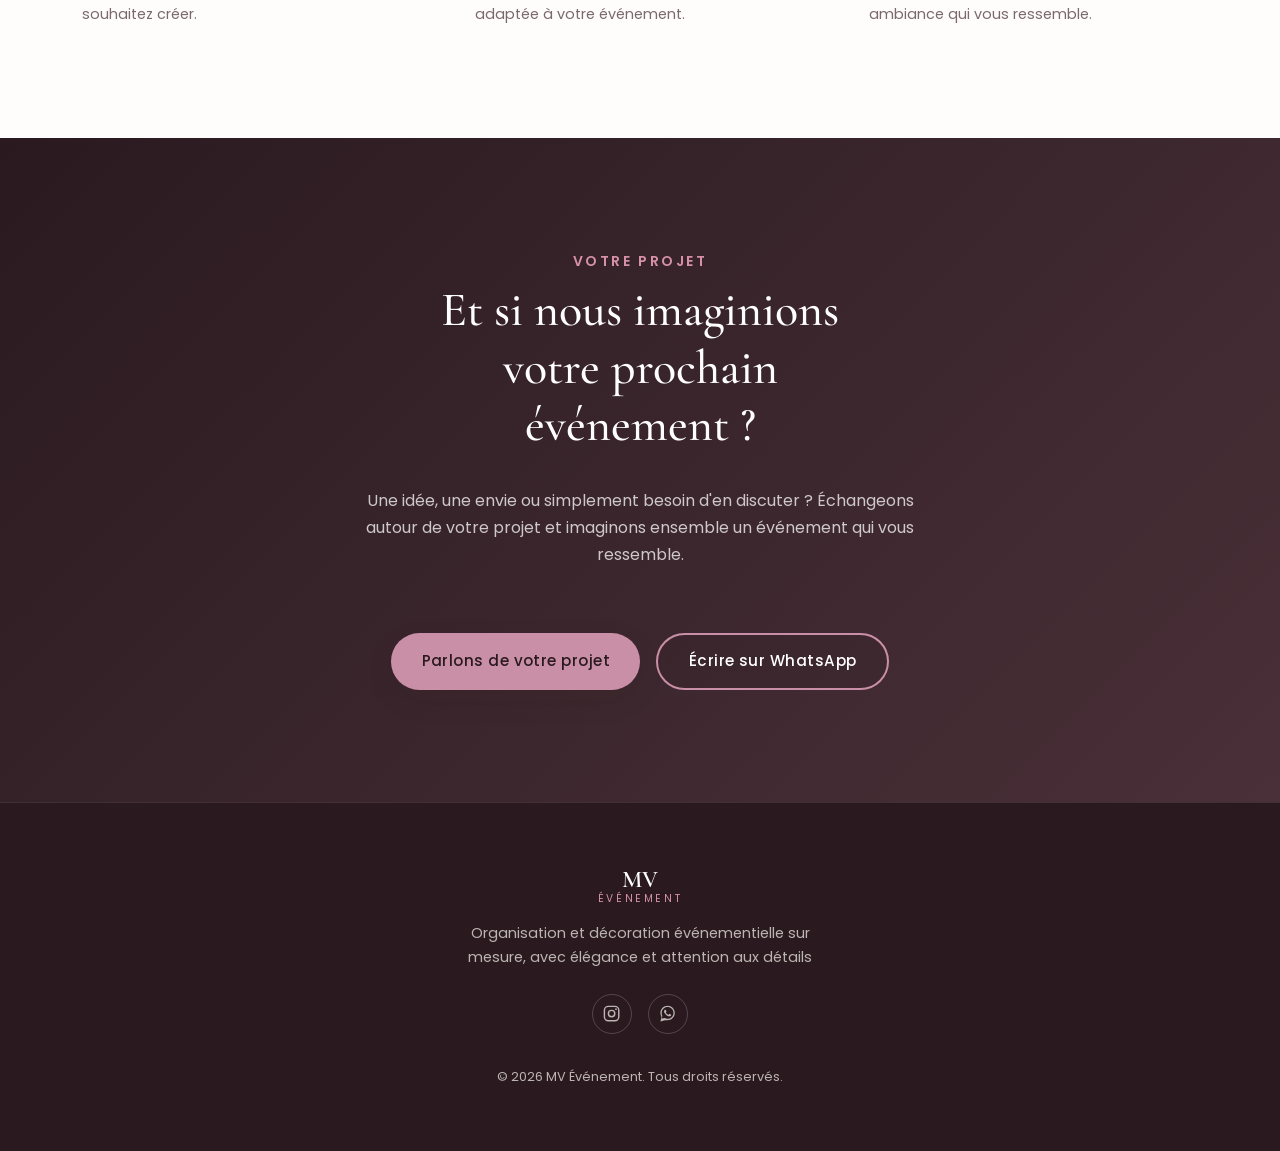
==== commit 17195520: "new prestations" ====
--- a/about.html
+++ b/about.html
@@ -47,7 +47,7 @@
           <ul class="main-nav__list">
             <li><a href="index.html" class="main-nav__link">Accueil</a></li>
             <li>
-              <a href="collections.html" class="main-nav__link">Collections</a>
+              <a href="prestations.html" class="main-nav__link">Prestations</a>
             </li>
             <li>
               <a href="about.html" class="main-nav__link" aria-current="page">À propos</a>
@@ -115,23 +115,42 @@
               <span></span>
             </div>
 
-            <p class="about-story__text">
-              Derrière MV Événement, il y a avant tout une passion pour la
-              décoration, la création et les beaux moments partagés.
-            </p>
-
-            <p class="about-story__text">
-              Vanessa imagine et crée des univers pensés pour chaque occasion.
-              Chaque projet est l'occasion de partir d'une idée, d'une envie ou
-              d'une ambiance pour la transformer en une décoration unique et
-              personnalisée.
-            </p>
-
-            <p class="about-story__text">
-              Au fil des événements, MV Événement accompagne particuliers et
-              professionnels dans la création de moments qui leur ressemblent,
-              avec une attention particulière portée aux détails.
-            </p>
+            <p class="about-story__text">Je m’appelle Vanessa et je suis la fondatrice de MV Événements, une entreprise de décoration et de scénographie événementielle basée à Gignac-la-Nerthe, dans les Bouches-du-Rhône.</p>
+            <p class="about-story__text">Avant de me lancer dans l’événementiel, j’ai travaillé dans le domaine commercial, notamment dans la publicité. J’ai toujours aimé le contact avec les clients, mais j’avais aussi cette envie de créer quelque chose qui m’appartienne et dans lequel je puisse vraiment exprimer ma créativité.</p>
+
+            <!-- La suite de l'histoire : un bloc dépliable par thème (aucun JS nécessaire) -->
+            <div class="about-more">
+              <details class="about-more__item">
+                <summary class="about-more__summary">Pourquoi «&nbsp;MV&nbsp;»&nbsp;?</summary>
+                <div class="about-more__body">
+                  <p class="about-story__text">C’est comme ça qu’est né MV Événements. D’ailleurs, le nom MV a une signification très personnelle : M pour Mia, ma fille, et V pour Vanessa. Mia fait vraiment partie de mon histoire et de ce qui me pousse à avancer dans mon aventure entrepreneuriale.</p>
+                </div>
+              </details>
+              <details class="about-more__item">
+                <summary class="about-more__summary">Ce que je crée aujourd’hui</summary>
+                <div class="about-more__body">
+                  <p class="about-story__text">Aujourd’hui, je réalise des décorations et scénographies pour différents types d’événements : mariages, anniversaires, baptêmes, baby showers, gender reveals, mais également des événements professionnels pour les entreprises, CSE, hôtels, restaurants, concessions automobiles, collectivités, etc. Je propose aussi de la location de matériel de décoration.</p>
+                  <p class="about-story__text">Ce que j’aime particulièrement dans mon métier, c’est partir d’une idée, parfois simplement d’une photo d’inspiration ou de quelques mots du client, et réussir à transformer un lieu pour créer une véritable ambiance. J’aime énormément le moment où le client découvre la décoration terminée et voir sa réaction.</p>
+                </div>
+              </details>
+              <details class="about-more__item">
+                <summary class="about-more__summary">Mon approche</summary>
+                <div class="about-more__body">
+                  <p class="about-story__text">Dans ma façon de travailler, l’écoute est très importante. Je commence par échanger avec le client pour comprendre son événement, ses envies, son univers, ses couleurs, son budget et ce qu’il imagine. Ensuite, je réfléchis à une scénographie cohérente et personnalisée. Je ne veux pas simplement reproduire une décoration déjà vue : j’essaie de l’adapter à chaque personne et à chaque lieu.</p>
+                  <p class="about-story__text">J’accorde beaucoup d’importance aux détails, à l’harmonie de l’ensemble et aux finitions. Mon objectif est que le client puisse profiter de son événement sans avoir à se préoccuper de toute la partie décoration et installation.</p>
+                  <p class="about-story__text">Ce que j’aimerais que mes clients ressentent lorsqu’ils travaillent avec moi, c’est avant tout de la confiance. Je veux qu’ils se sentent écoutés et accompagnés, et qu’ils aient cette émotion lorsqu’ils découvrent le résultat final en se disant : « C’est exactement ce que j’imaginais. »</p>
+                  <p class="about-story__text">Je pense que ce qui me caractérise aussi, c’est mon investissement personnel. Je ne considère pas un événement comme une simple prestation. Quand j’accepte un projet, je m’implique vraiment pour trouver des idées, résoudre les petits imprévus et obtenir le plus beau résultat possible.</p>
+                </div>
+              </details>
+              <details class="about-more__item">
+                <summary class="about-more__summary">Mes fiertés et la suite</summary>
+                <div class="about-more__body">
+                  <p class="about-story__text">Je suis particulièrement fière d’avoir réussi à développer MV Événements tout en étant maman entrepreneuse. Ma fille Mia a aujourd’hui une place importante dans cette aventure, jusque dans le nom de l’entreprise. J’aime l’idée qu’elle puisse me voir construire quelque chose par moi-même, travailler, créer et faire évoluer mon entreprise.</p>
+                  <p class="about-story__text">Je suis également fière de voir mon activité évoluer. J’ai commencé principalement avec des événements privés et aujourd’hui je souhaite développer davantage la partie professionnelle, travailler avec des entreprises, des collectivités, des CSE, des hôtels, des restaurants et créer des scénographies pour leurs événements ou leurs espaces.</p>
+                  <p class="about-story__text">Ce que je souhaite pour la suite de MV Événements, c’est continuer à grandir tout en gardant ce côté humain, créatif et personnalisé qui est important pour moi.</p>
+                </div>
+              </details>
+            </div>
           </div>
 
           <figure class="about-story__media reveal">
--- a/style.css
+++ b/style.css
@@ -1814,11 +1814,6 @@
   color: var(--color-burgundy);
 }
 
-/* Premier paragraphe de l'histoire = texte d'introduction */
-.divider + .about-story__text {
-  font-size: 1.1rem;
-  color: var(--color-text);
-}
 
 /* La liste ordonnée du process ne doit pas afficher ses puces */
 ol.process {
@@ -2262,7 +2257,7 @@
 /* ==========================================================================
    PAGE NOS COLLECTIONS — onglets de filtrage + galerie
    À coller tout en bas de style.css (ou à garder en fichier séparé
-   chargé après style.css, comme dans collections.html).
+   chargé après style.css, comme dans prestations.html).
    ========================================================================== */
 
 /* Hero un peu plus court que celui des autres pages */
@@ -2323,6 +2318,99 @@
   outline-offset: -4px;
 }
 
+/* ---------- Mobile : filtres en menu déroulant ---------- */
+
+.filters__toggle {
+  display: none;
+}
+
+@media (max-width: 700px) {
+  .filters__toggle {
+    display: flex;
+    align-items: center;
+    gap: var(--space-sm);
+    width: 100%;
+    padding: 0.9rem var(--space-md);
+    font-size: 0.9rem;
+    text-align: start;
+    color: var(--color-text-muted);
+  }
+
+  .filters__burger svg:hover {
+    color: var(--color-text);
+  }
+
+  .filters__toggle strong {
+    color: var(--color-ink);
+    font-weight: 600;
+  }
+
+  .filters__burger {
+    display: flex;
+    flex-direction: column;
+    gap: 4px;
+    width: 22px;
+    flex-shrink: 0;
+  }
+
+  .filters__burger span {
+    height: 2px;
+    background: var(--color-text);
+    transition:
+      transform var(--transition-fast),
+      opacity var(--transition-fast);
+  }
+
+  .filters__toggle[aria-expanded="true"] .filters__burger span:nth-child(1) {
+    transform: translateY(6px) rotate(45deg);
+  }
+  .filters__toggle[aria-expanded="true"] .filters__burger span:nth-child(2) {
+    opacity: 0;
+  }
+  .filters__toggle[aria-expanded="true"] .filters__burger span:nth-child(3) {
+    transform: translateY(-6px) rotate(-45deg);
+  }
+
+  /* La liste devient un panneau qui se déplie sous la barre */
+  .filters__list {
+    position: absolute;
+    top: 100%;
+    inset-inline: 0;
+    flex-direction: column;
+    overflow: visible;
+    background: var(--color-surface);
+    border-bottom: 1px solid var(--color-border);
+    box-shadow: var(--shadow-soft);
+    opacity: 0;
+    visibility: hidden;
+    transform: translateY(-8px);
+    transition:
+      opacity var(--transition-fast),
+      transform var(--transition-fast),
+      visibility var(--transition-fast);
+  }
+
+  .filters__list.is-open {
+    opacity: 1;
+    visibility: visible;
+    transform: translateY(0);
+  }
+
+  .filters__tab {
+    flex: none;
+    padding: 1rem var(--space-md);
+    text-align: start;
+    font-size: 0.8rem;
+    border-bottom: 0;
+    border-left: 3px solid transparent;
+  }
+
+  .filters__tab[aria-selected="true"] {
+    border-left-color: var(--color-gold-dark);
+    background: var(--color-cream);
+  }
+}
+
 /* ---------- Galerie ---------- */
 
 .collection {
@@ -2404,7 +2492,7 @@
 
 /* Image manquante : on affiche un petit motif à la place */
 .collection__item.is-placeholder::after {
-  content: "✦";
+  content: "404 : Not found";
   position: absolute;
   inset: 0;
   display: flex;
@@ -2452,11 +2540,494 @@
   margin: 0;
 }
 
-/* ---------- Mobile ---------- */
-
-@media (max-width: 560px) {
-  .filters__tab {
-    padding: 1rem 1.1rem;
-    font-size: 0.75rem;
-  }
+/* ==========================================================================
+   PAGE PRESTATIONS — hero clair + une card par prestation
+   (le filtrage + la galerie en dessous réutilisent le bloc « PAGE NOS COLLECTIONS »)
+   ========================================================================== */
+
+/* ---------- Hero clair (titre centré, mot en italique) ---------- */
+
+.page-hero {
+  padding: calc(var(--header-height) + 4rem) 0 4rem;
+  text-align: center;
+  background: linear-gradient(180deg, var(--color-surface) 0%, var(--color-cream) 100%);
+}
+
+.page-hero__eyebrow {
+  margin-bottom: var(--space-sm);
+  /* plus foncé que l'eyebrow standard pour rester lisible sur fond clair */
+  color: var(--color-burgundy);
+  color: color-mix(in srgb, var(--color-burgundy) 80%, var(--color-ink));
+}
+
+.page-hero__title {
+  font-family: "Playfair Display", Georgia, serif;
+  font-size: clamp(2.4rem, 6vw, 3.6rem);
+  font-weight: 700;
+  line-height: 1.1;
+  color: var(--color-ink);
+  text-wrap: balance;
+}
+
+.page-hero__title em {
+  font-style: italic;
+  font-weight: 400;
+  color: var(--color-gold-dark);
+}
+
+.page-hero__subtitle {
+  max-width: 42ch;
+  margin: var(--space-md) auto 0;
+  font-size: clamp(1.05rem, 0.8rem + 1vw, 1.3rem);
+  font-weight: 300;
+  line-height: 1.7;
+  color: var(--color-text);
+  text-wrap: balance;
+}
+
+/* ---------- Cards des prestations ---------- */
+
+.presta {
+  background: var(--color-cream);
+  padding-block: var(--space-md) var(--space-lg);
+}
+
+.presta__intro {
+  max-width: 56ch;
+  margin: 0 auto var(--space-lg);
+  text-align: center;
+  font-size: 1.05rem;
+  color: var(--color-text-muted);
+}
+
+.presta__grid {
+  display: grid;
+  grid-template-columns: 1fr;
+  gap: var(--space-md);
+}
+
+@media (min-width: 760px) {
+  .presta__grid {
+    grid-template-columns: repeat(2, 1fr);
+  }
+}
+
+.presta-card {
+  position: relative; /* sert d'ancre à la zone cliquable du lien */
+  display: flex;
+  flex-direction: column;
+  background: var(--color-surface);
+  border: 1px solid var(--color-border);
+  border-radius: var(--radius-md);
+  overflow: hidden;
+  box-shadow: var(--shadow-soft);
+  transition:
+    transform var(--transition-mid),
+    box-shadow var(--transition-mid);
+}
+
+.presta-card:hover {
+  transform: translateY(-4px);
+  box-shadow: var(--shadow-strong);
+}
+
+.presta-card__image {
+  position: relative;
+  aspect-ratio: 16 / 10;
+  overflow: hidden;
+  background: linear-gradient(135deg, var(--color-gold-light), var(--color-cream-dark));
+}
+
+.presta-card__image img {
+  width: 100%;
+  height: 100%;
+  object-fit: cover;
+  transition: transform 0.6s ease;
+}
+
+.presta-card:hover .presta-card__image img {
+  transform: scale(1.05);
+}
+
+.presta-card__image.is-placeholder::after {
+  content: "✦";
+  position: absolute;
+  inset: 0;
+  display: flex;
+  align-items: center;
+  justify-content: center;
+  font-size: 2rem;
+  color: var(--color-cream);
+}
+
+.presta-card__body {
+  display: flex;
+  flex-direction: column;
+  flex: 1;
+  padding: var(--space-md);
+}
+
+.presta-card__title {
+  margin-bottom: 0.5rem;
+  font-family: var(--font-display);
+  font-size: clamp(1.6rem, 1rem + 1.5vw, 2rem);
+  font-weight: 600;
+  line-height: 1.2;
+  color: var(--color-ink);
+}
+
+.presta-card__text {
+  flex: 1;
+  margin-bottom: var(--space-md);
+  font-size: 0.95rem;
+  line-height: 1.7;
+  color: var(--color-text-muted);
+}
+
+.presta-card__link {
+  align-self: flex-end;
+  display: inline-flex;
+  align-items: center;
+  gap: 0.5rem;
+  font-size: 0.95rem;
+  font-weight: 500;
+  color: var(--color-ink);
+  transition:
+    gap var(--transition-mid),
+    color var(--transition-mid);
+}
+
+/* Toute la card est cliquable, avec un seul lien pour les lecteurs d'écran */
+.presta-card__link::after {
+  content: "";
+  position: absolute;
+  inset: 0;
+}
+
+.presta-card__link svg {
+  width: 18px;
+  height: 18px;
+  fill: none;
+  stroke: currentColor;
+  stroke-width: 2;
+  stroke-linecap: round;
+  stroke-linejoin: round;
+}
+
+.presta-card:hover .presta-card__link {
+  gap: 0.8rem;
+  color: var(--color-gold-dark);
+}
+
+/* ---------- Titre de la galerie (au-dessus des onglets) ---------- */
+
+.presta-gallery-head {
+  background: var(--color-surface);
+  padding-block: var(--space-lg) var(--space-xs);
+  text-align: center;
+}
+
+.presta-gallery-head .eyebrow {
+  color: var(--color-burgundy);
+  color: color-mix(in srgb, var(--color-burgundy) 80%, var(--color-ink));
+}
+
+.presta-gallery-head .divider {
+  margin-bottom: var(--space-sm);
+}
+
+/* ==========================================================================
+   À PROPOS — histoire dépliable (remplace le long bloc de texte)
+   ========================================================================== */
+
+.about-more {
+  margin-top: var(--space-md);
+  border-top: 1px solid var(--color-border);
+}
+
+.about-more__item {
+  border-bottom: 1px solid var(--color-border);
+}
+
+.about-more__summary {
+  display: flex;
+  align-items: center;
+  justify-content: space-between;
+  gap: var(--space-sm);
+  padding: 1rem 0;
+  list-style: none;
+  cursor: pointer;
+  font-family: var(--font-display);
+  font-size: 1.4rem;
+  font-weight: 600;
+  line-height: 1.3;
+  color: var(--color-ink);
+  transition: color var(--transition-fast);
+}
+
+.about-more__summary::-webkit-details-marker {
+  display: none;
+}
+
+.about-more__summary::after {
+  content: "";
+  flex-shrink: 0;
+  width: 0.55rem;
+  height: 0.55rem;
+  border-right: 2px solid var(--color-gold-dark);
+  border-bottom: 2px solid var(--color-gold-dark);
+  transform: translateY(-2px) rotate(45deg);
+  transition: transform var(--transition-fast);
+}
+
+.about-more__item[open] > .about-more__summary::after {
+  transform: translateY(2px) rotate(-135deg);
+}
+
+.about-more__summary:hover {
+  color: var(--color-gold-dark);
+}
+
+.about-more__summary:focus-visible {
+  outline: 2px solid var(--color-gold-dark);
+  outline-offset: 2px;
+  border-radius: var(--radius-sm);
+}
+
+.about-more__body {
+  padding-bottom: var(--space-xs);
+  animation: about-more-open 0.35s ease;
+}
+
+@keyframes about-more-open {
+  from {
+    opacity: 0;
+    transform: translateY(-6px);
+  }
+  to {
+    opacity: 1;
+    transform: none;
+  }
+}
+
+/* Desktop : la photo reste en haut et suit la lecture quand on déplie un bloc */
+@media (min-width: 801px) {
+  .about-story__inner {
+    align-items: start;
+  }
+
+  .about-story__media {
+    position: sticky;
+    top: calc(var(--header-height) + var(--space-md));
+  }
+}
+
+/* ==========================================================================
+   PAGE PRESTATIONS — hero et cards alignés sur Le Petit Atelier
+   À coller tout en bas de style.css (après le bloc « À PROPOS — histoire
+   dépliable »). Ces règles passent après les anciennes : elles les remplacent
+   visuellement sans rien casser. Une fois collé, tu peux supprimer à ta
+   convenance l'ancien .page-hero, l'ancien .presta__grid et les anciens
+   .presta-card* du bloc « PAGE PRESTATIONS ».
+   ========================================================================== */
+
+/* ---------- Hero : même structure que la galerie du Petit Atelier ---------- */
+
+.presta-hero {
+  position: relative;
+  isolation: isolate;
+  overflow: hidden;
+  padding: calc(var(--header-height) + 64px) 24px 52px;
+  text-align: center;
+  background: var(--color-cream);
+  border-bottom: 1px solid var(--color-border);
+}
+
+/* Halo en bas du hero (derrière le texte) */
+.presta-hero::after {
+  content: "";
+  position: absolute;
+  inset: 0;
+  z-index: -1;
+  background: radial-gradient(
+    ellipse 70% 60% at 50% 120%,
+    color-mix(in srgb, var(--color-gold) 22%, transparent) 0%,
+    transparent 70%
+  );
+  pointer-events: none;
+}
+
+.presta-hero__label {
+  display: inline-block;
+  margin-bottom: 16px;
+  font-size: 0.72rem;
+  font-weight: 600;
+  letter-spacing: 0.22em;
+  text-transform: uppercase;
+  color: var(--color-gold-dark);
+}
+
+.presta-hero__title {
+  margin-bottom: 14px;
+  font-family: "Playfair Display", Georgia, serif;
+  font-size: clamp(2rem, 5vw, 3.2rem);
+  font-weight: 700;
+  line-height: 1.15;
+  color: var(--color-ink);
+}
+
+.presta-hero__title em {
+  font-style: italic;
+  color: var(--color-gold-dark);
+}
+
+.presta-hero__sub {
+  font-size: 0.95rem;
+  font-weight: 300;
+  color: var(--color-text-muted);
+}
+
+/* ---------- Grille : 1 colonne → 2 colonnes → 4 colonnes ---------- */
+
+.presta__grid {
+  display: grid;
+  grid-template-columns: 1fr;
+  gap: 2rem;
+}
+
+@media (min-width: 600px) {
+  .presta__grid {
+    grid-template-columns: repeat(2, 1fr);
+  }
+}
+
+@media (min-width: 1180px) {
+  .presta__grid {
+    grid-template-columns: repeat(4, 1fr);
+  }
+}
+
+/* ---------- Card : même rendu que celles du Petit Atelier ---------- */
+
+.presta-card {
+  position: relative; /* ancre de la zone cliquable du lien */
+  display: flex;
+  flex-direction: column;
+  background: var(--color-surface);
+  border: 0;
+  border-radius: 16px;
+  overflow: hidden;
+  box-shadow: 0 2px 12px rgba(0, 0, 0, 0.06);
+  /* opacity : sert à l'apparition au scroll (classe .reveal) */
+  transition:
+    opacity 0.7s ease,
+    transform var(--transition-mid),
+    box-shadow var(--transition-mid);
+}
+
+.presta-card:hover {
+  transform: translateY(-6px);
+  box-shadow: 0 8px 30px rgba(0, 0, 0, 0.1);
+}
+
+.presta-card__image {
+  position: relative;
+  width: 100%;
+  height: 200px;
+  aspect-ratio: auto;
+  overflow: hidden;
+  background: linear-gradient(135deg, var(--color-gold-light), var(--color-cream-dark));
+}
+
+@media (min-width: 900px) {
+  .presta-card__image {
+    height: 220px;
+  }
+}
+
+.presta-card__image img {
+  width: 100%;
+  height: 100%;
+  object-fit: cover;
+  transition: transform 0.6s ease;
+}
+
+.presta-card:hover .presta-card__image img {
+  transform: scale(1.06);
+}
+
+.presta-card__image.is-placeholder::after {
+  content: "✦";
+  position: absolute;
+  inset: 0;
+  display: flex;
+  align-items: center;
+  justify-content: center;
+  font-size: 2rem;
+  color: var(--color-cream);
+}
+
+.presta-card__body {
+  display: flex;
+  flex-direction: column;
+  flex: 1;
+  padding: 1.5rem;
+  background: var(--color-surface);
+}
+
+.presta-card__title {
+  margin-bottom: 0.5rem;
+  font-family: "Playfair Display", Georgia, serif;
+  font-size: 1.2rem;
+  font-weight: 700;
+  line-height: 1.3;
+  color: var(--color-ink);
+}
+
+.presta-card__text {
+  flex: 1;
+  margin-bottom: 1.5rem;
+  font-size: 0.88rem;
+  line-height: 1.6;
+  color: var(--color-text-muted);
+}
+
+.presta-card__link {
+  align-self: flex-end;
+  display: inline-flex;
+  align-items: center;
+  gap: 0.4rem;
+  font-size: 0.85rem;
+  font-weight: 600;
+  color: var(--color-ink);
+  transition:
+    gap var(--transition-mid),
+    color var(--transition-mid);
+}
+
+/* Toute la card reste cliquable, avec un seul lien pour les lecteurs d'écran */
+.presta-card__link::after {
+  content: "";
+  position: absolute;
+  inset: 0;
+}
+
+.presta-card__link svg {
+  width: 16px;
+  height: 16px;
+  fill: none;
+  stroke: currentColor;
+  stroke-width: 2;
+  stroke-linecap: round;
+  stroke-linejoin: round;
+  transition: transform var(--transition-mid);
+}
+
+.presta-card:hover .presta-card__link {
+  gap: 0.7rem;
+  color: var(--color-gold-dark);
+}
+
+.presta-card:hover .presta-card__link svg {
+  transform: translateX(3px);
 }
